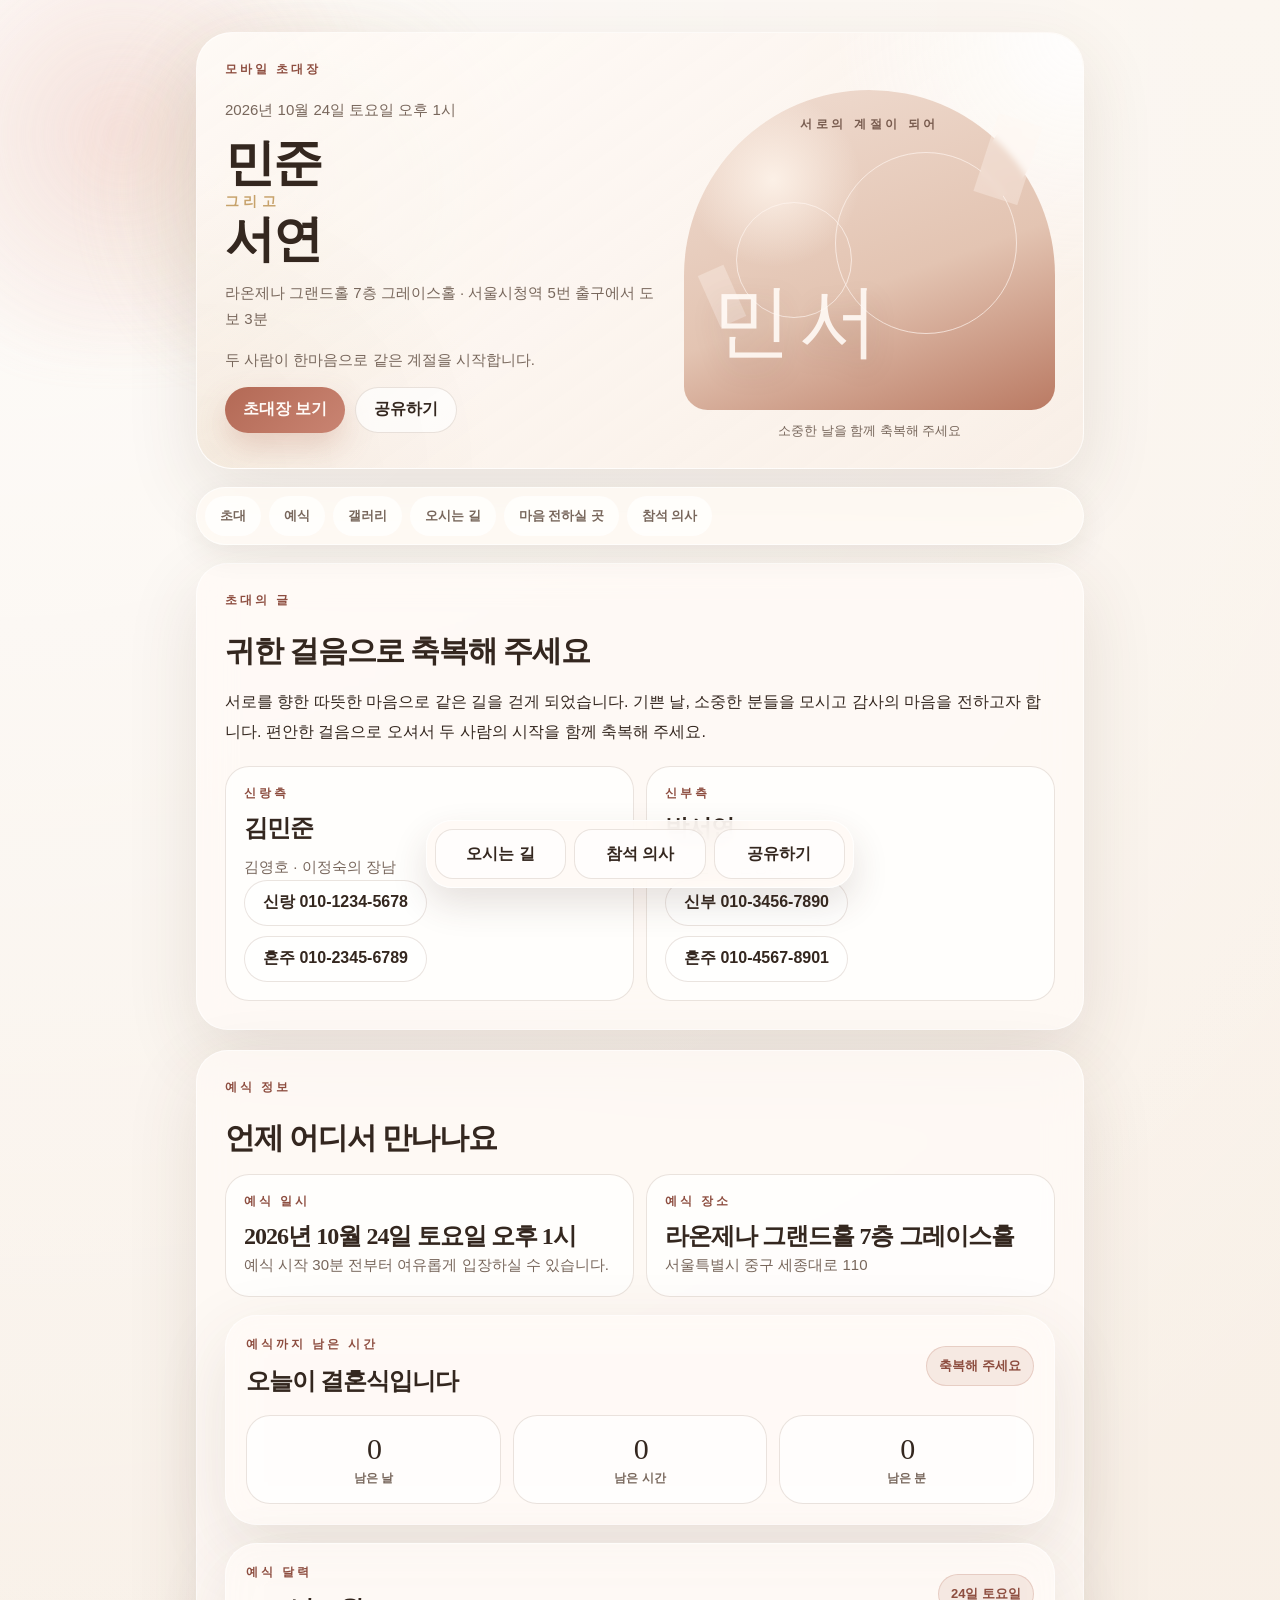
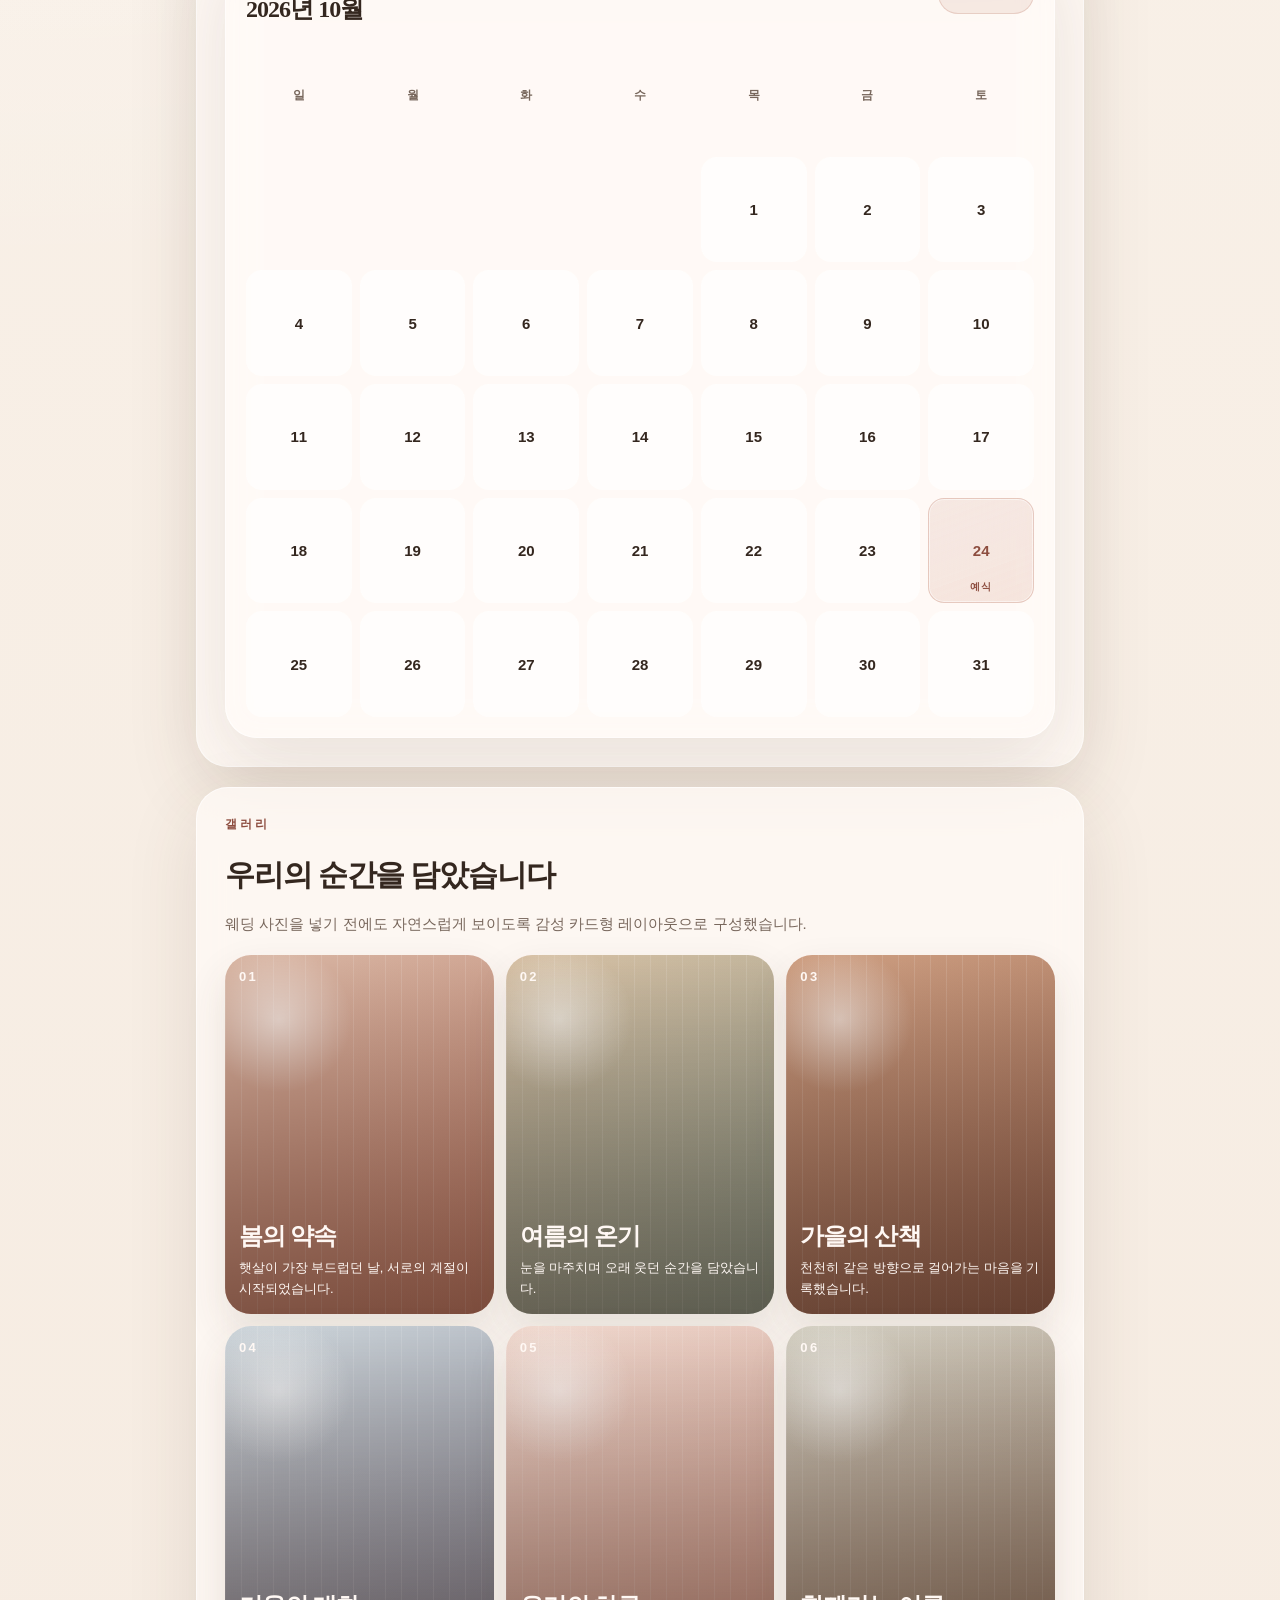
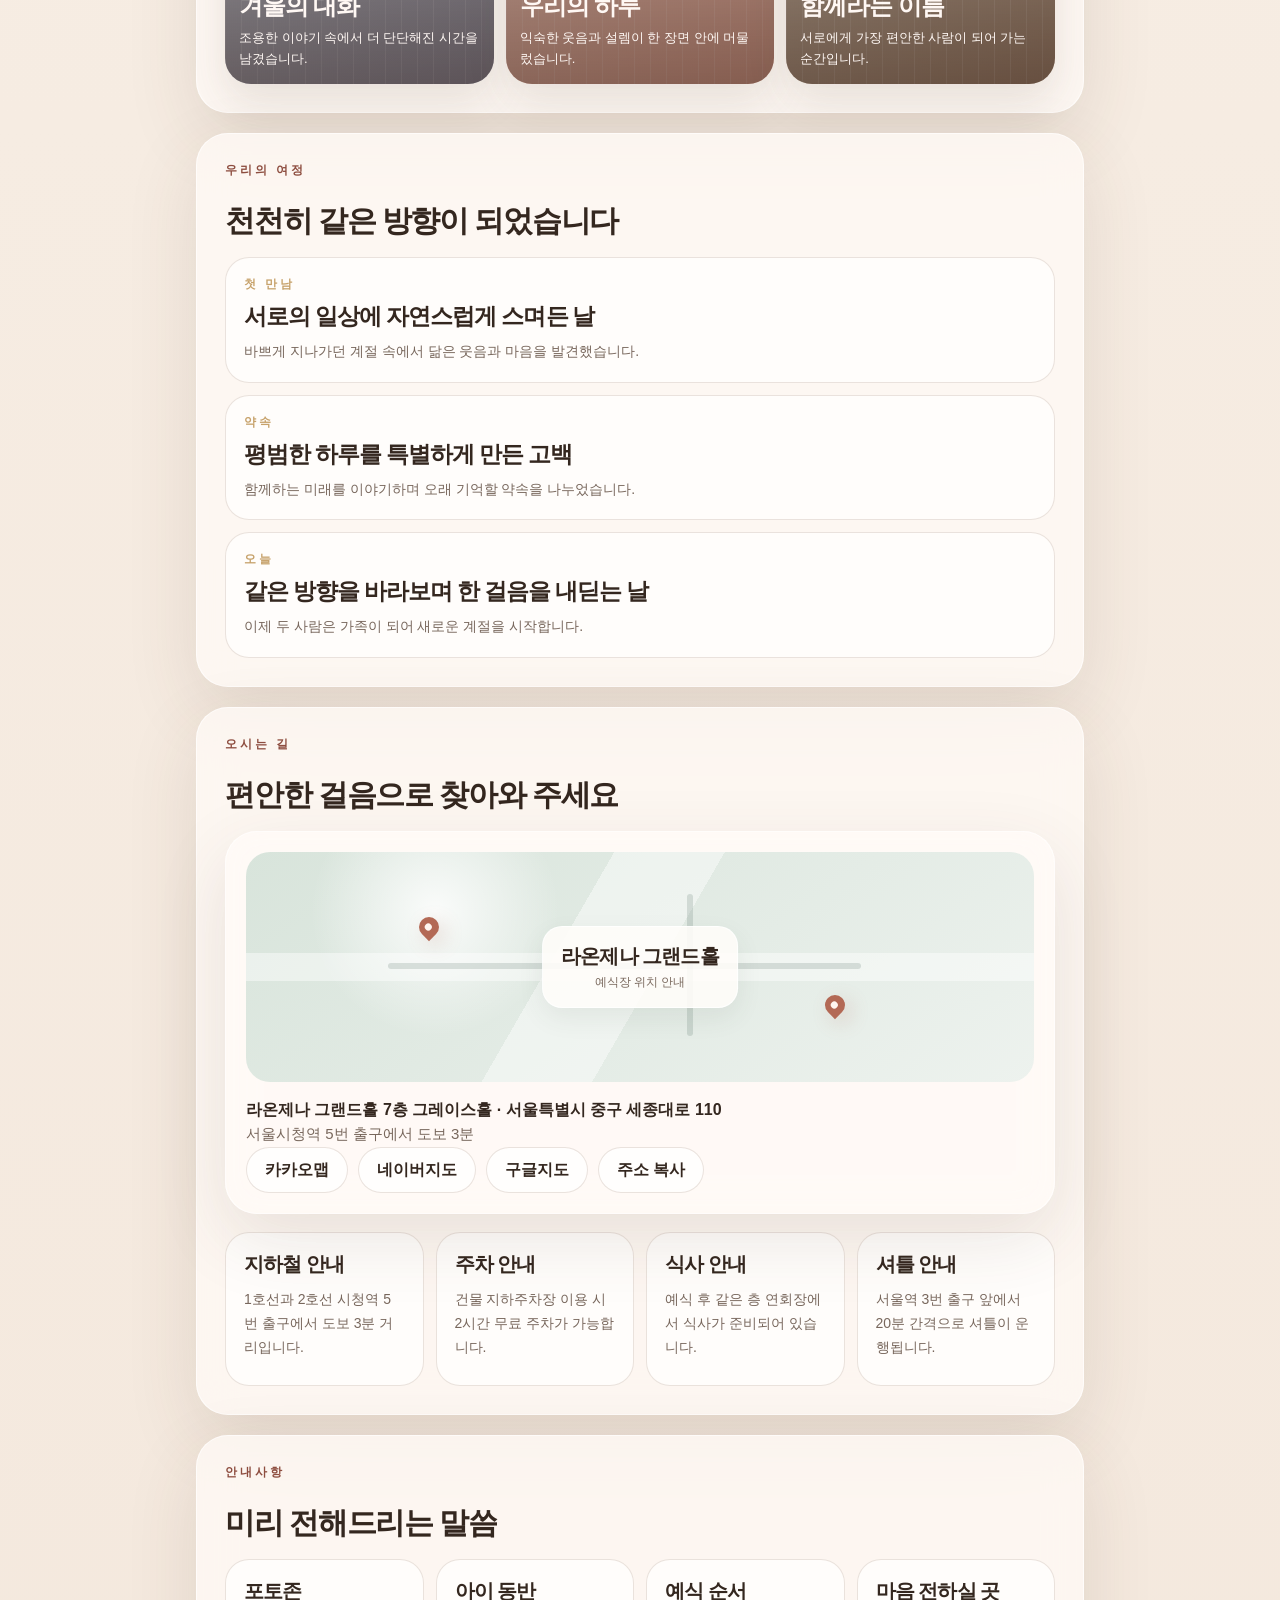
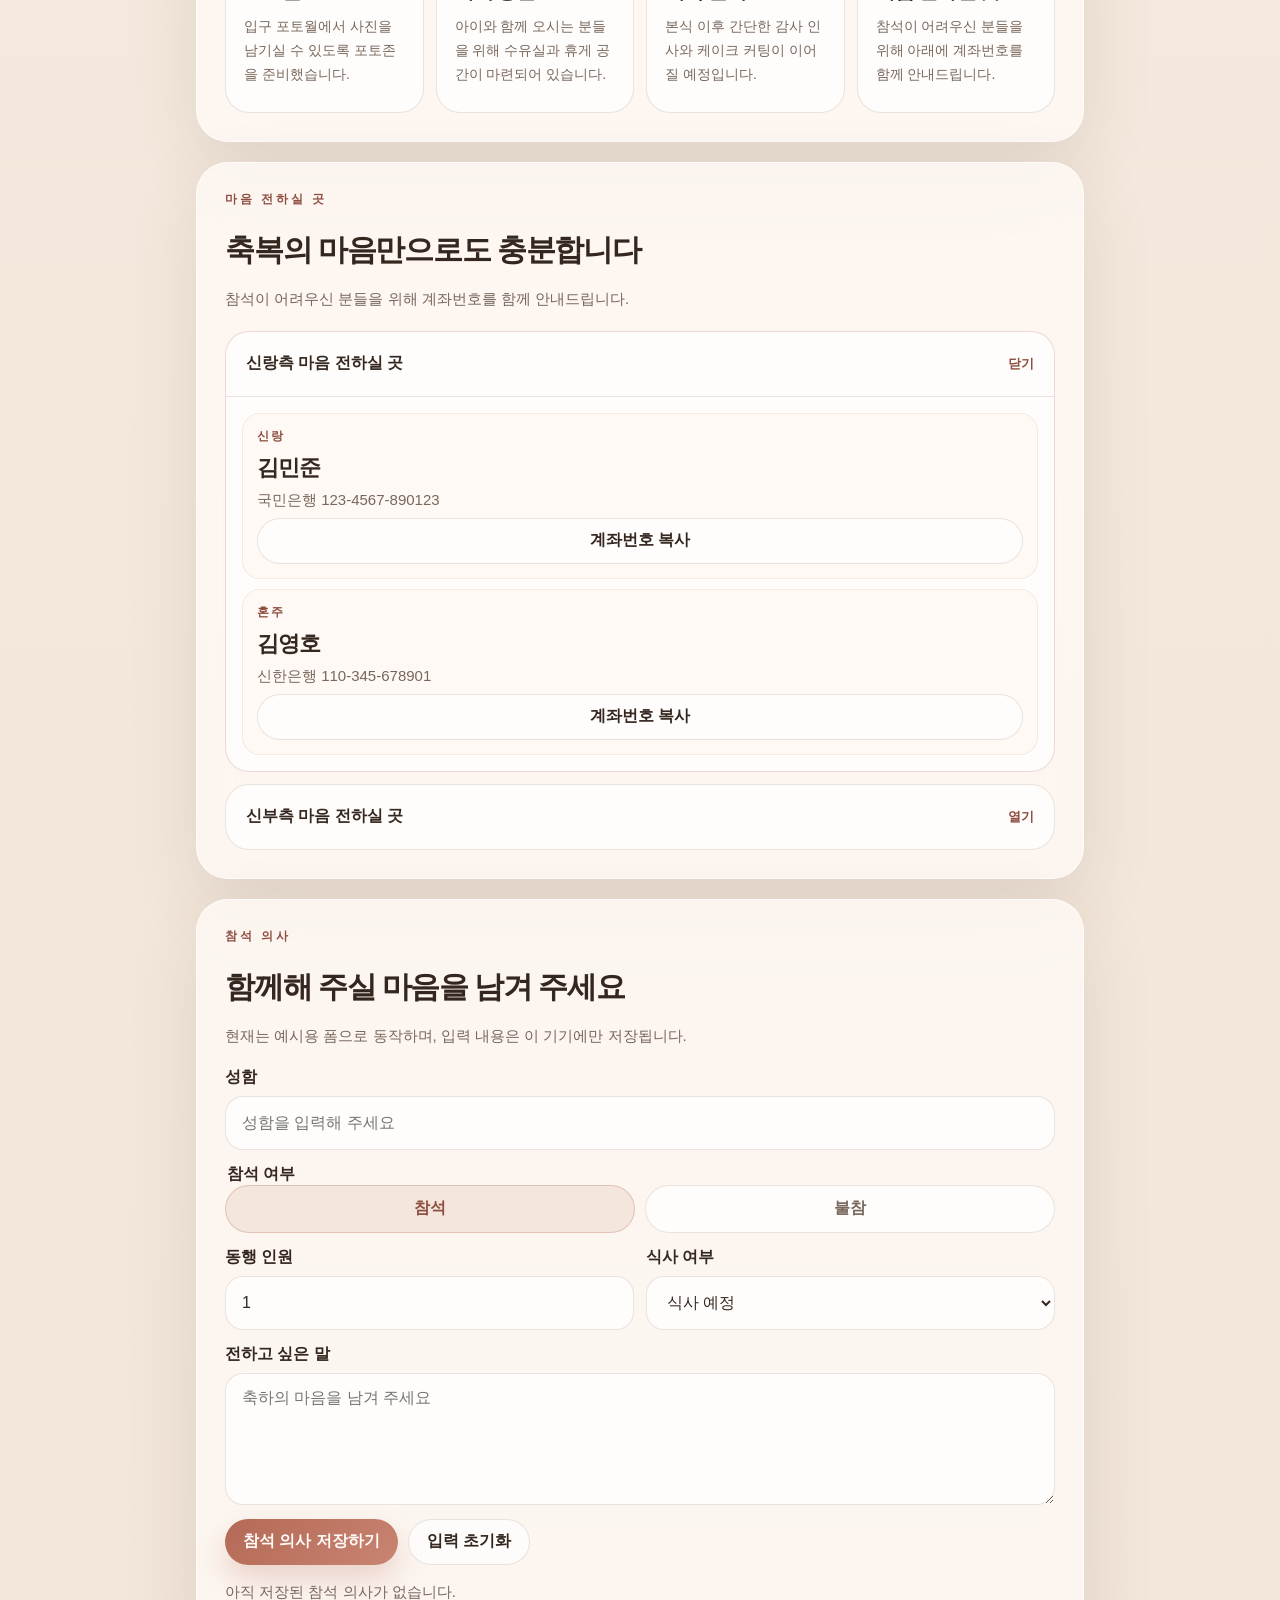
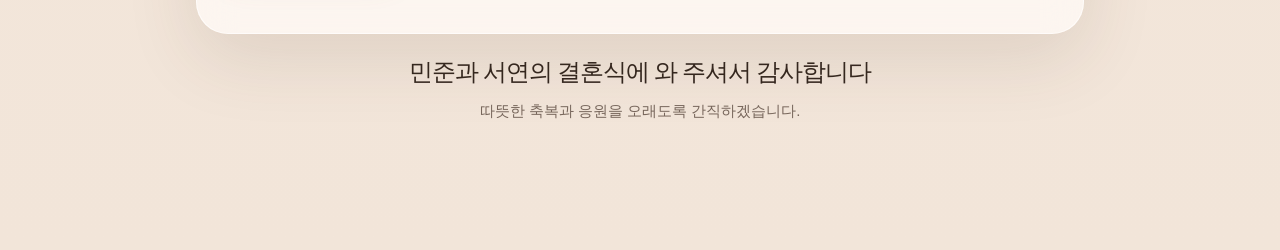
==== index.html @ 0a8babf7 "Initial wedding invitation site" ====
<!doctype html>
<html lang="ko">
  <head>
    <meta charset="utf-8" />
    <meta
      name="viewport"
      content="width=device-width, initial-scale=1, viewport-fit=cover"
    />
    <title>민준과 서연의 모바일 청첩장</title>
    <meta
      name="description"
      content="소중한 분들을 민준과 서연의 결혼식에 초대합니다."
    />
    <meta name="theme-color" content="#f4e9df" />
    <meta name="apple-mobile-web-app-capable" content="yes" />
    <meta name="apple-mobile-web-app-status-bar-style" content="default" />
    <meta name="apple-mobile-web-app-title" content="모바일 청첩장" />
    <link rel="manifest" href="manifest.webmanifest" />
    <link rel="icon" href="assets/icon.svg" type="image/svg+xml" />
    <link rel="apple-touch-icon" href="assets/icon.svg" />
    <link rel="stylesheet" href="styles.css" />
    <script defer src="app.js"></script>
  </head>
  <body>
    <div class="background-bloom bloom-a" aria-hidden="true"></div>
    <div class="background-bloom bloom-b" aria-hidden="true"></div>
    <div class="background-grain" aria-hidden="true"></div>

    <div class="shell">
      <header class="hero" id="top">
        <div class="hero-card">
          <p class="hero-kicker">모바일 초대장</p>
          <div class="hero-layout">
            <div class="hero-copy">
              <p class="hero-date" id="heroDate"></p>
              <h1 class="hero-title">
                <span id="groomName"></span>
                <span class="hero-connector">그리고</span>
                <span id="brideName"></span>
              </h1>
              <p class="hero-venue" id="heroVenue"></p>
              <p class="hero-message">
                두 사람이 한마음으로 같은 계절을 시작합니다.
              </p>
              <div class="hero-actions">
                <a class="primary-button" href="#intro">초대장 보기</a>
                <button class="secondary-button" id="shareButton" type="button">
                  공유하기
                </button>
              </div>
            </div>

            <figure class="hero-art" aria-hidden="true">
              <div class="hero-arch">
                <p class="hero-art-label">서로의 계절이 되어</p>
                <div class="hero-ring hero-ring-a"></div>
                <div class="hero-ring hero-ring-b"></div>
                <div class="hero-petal hero-petal-a"></div>
                <div class="hero-petal hero-petal-b"></div>
                <div class="hero-monogram" id="heroMonogram"></div>
              </div>
              <figcaption>소중한 날을 함께 축복해 주세요</figcaption>
            </figure>
          </div>
        </div>

        <nav class="quick-nav" aria-label="바로가기">
          <a href="#intro">초대</a>
          <a href="#schedule">예식</a>
          <a href="#gallery">갤러리</a>
          <a href="#location">오시는 길</a>
          <a href="#accounts">마음 전하실 곳</a>
          <a href="#rsvp">참석 의사</a>
        </nav>
      </header>

      <main>
        <section class="section-card" id="intro">
          <p class="section-tag">초대의 글</p>
          <h2 class="section-title">귀한 걸음으로 축복해 주세요</h2>
          <p class="lead" id="invitationMessage"></p>

          <div class="family-grid">
            <article class="family-card">
              <p class="family-role">신랑측</p>
              <h3 class="family-name" id="groomFullName"></h3>
              <p class="family-parents" id="groomParents"></p>
              <div class="contact-row">
                <a class="line-button" id="groomPhoneLink" href="#">신랑에게 연락하기</a>
                <a class="line-button" id="groomParentPhoneLink" href="#">혼주에게 연락하기</a>
              </div>
            </article>

            <article class="family-card">
              <p class="family-role">신부측</p>
              <h3 class="family-name" id="brideFullName"></h3>
              <p class="family-parents" id="brideParents"></p>
              <div class="contact-row">
                <a class="line-button" id="bridePhoneLink" href="#">신부에게 연락하기</a>
                <a class="line-button" id="brideParentPhoneLink" href="#">혼주에게 연락하기</a>
              </div>
            </article>
          </div>
        </section>

        <section class="section-card" id="schedule">
          <p class="section-tag">예식 정보</p>
          <h2 class="section-title">언제 어디서 만나나요</h2>

          <div class="info-stack">
            <article class="info-card">
              <p class="info-label">예식 일시</p>
              <strong class="info-value" id="ceremonySummary"></strong>
              <p class="info-description" id="ceremonyDescription"></p>
            </article>

            <article class="info-card">
              <p class="info-label">예식 장소</p>
              <strong class="info-value" id="venueName"></strong>
              <p class="info-description" id="venueAddress"></p>
            </article>
          </div>

          <article class="countdown-card">
            <div class="countdown-head">
              <div>
                <p class="info-label">예식까지 남은 시간</p>
                <strong class="countdown-title" id="countdownTitle"></strong>
              </div>
              <span class="countdown-badge" id="countdownBadge"></span>
            </div>
            <div class="countdown-grid">
              <div class="countdown-item">
                <span class="count-value" id="countDays">0</span>
                <span class="count-label">남은 날</span>
              </div>
              <div class="countdown-item">
                <span class="count-value" id="countHours">0</span>
                <span class="count-label">남은 시간</span>
              </div>
              <div class="countdown-item">
                <span class="count-value" id="countMinutes">0</span>
                <span class="count-label">남은 분</span>
              </div>
            </div>
          </article>

          <article class="calendar-card">
            <div class="calendar-head">
              <div>
                <p class="info-label">예식 달력</p>
                <strong class="calendar-title" id="calendarTitle"></strong>
              </div>
              <span class="calendar-badge" id="calendarBadge"></span>
            </div>
            <div class="calendar-weekdays" aria-hidden="true">
              <span>일</span>
              <span>월</span>
              <span>화</span>
              <span>수</span>
              <span>목</span>
              <span>금</span>
              <span>토</span>
            </div>
            <div class="calendar-grid" id="calendarGrid"></div>
          </article>
        </section>

        <section class="section-card" id="gallery">
          <p class="section-tag">갤러리</p>
          <h2 class="section-title">우리의 순간을 담았습니다</h2>
          <p class="section-note">
            웨딩 사진을 넣기 전에도 자연스럽게 보이도록 감성 카드형 레이아웃으로 구성했습니다.
          </p>
          <div class="gallery-grid" id="galleryGrid"></div>
        </section>

        <section class="section-card" id="story">
          <p class="section-tag">우리의 여정</p>
          <h2 class="section-title">천천히 같은 방향이 되었습니다</h2>
          <div class="timeline-list" id="timelineList"></div>
        </section>

        <section class="section-card" id="location">
          <p class="section-tag">오시는 길</p>
          <h2 class="section-title">편안한 걸음으로 찾아와 주세요</h2>

          <article class="map-card">
            <div class="map-art" aria-hidden="true">
              <span class="map-pin pin-a"></span>
              <span class="map-pin pin-b"></span>
              <span class="map-line map-line-a"></span>
              <span class="map-line map-line-b"></span>
              <div class="map-center">
                <strong id="mapVenueName"></strong>
                <span>예식장 위치 안내</span>
              </div>
            </div>

            <div class="map-copy">
              <strong id="locationAddress"></strong>
              <p id="locationDetail"></p>
              <div class="route-buttons">
                <a class="line-button" id="kakaoMapLink" href="#" rel="noreferrer noopener" target="_blank">카카오맵</a>
                <a class="line-button" id="naverMapLink" href="#" rel="noreferrer noopener" target="_blank">네이버지도</a>
                <a class="line-button" id="googleMapLink" href="#" rel="noreferrer noopener" target="_blank">구글지도</a>
                <button class="line-button" id="copyAddressButton" type="button">주소 복사</button>
              </div>
            </div>
          </article>

          <div class="notice-grid" id="transportList"></div>
        </section>

        <section class="section-card" id="notice">
          <p class="section-tag">안내사항</p>
          <h2 class="section-title">미리 전해드리는 말씀</h2>
          <div class="notice-grid" id="noticeList"></div>
        </section>

        <section class="section-card" id="accounts">
          <p class="section-tag">마음 전하실 곳</p>
          <h2 class="section-title">축복의 마음만으로도 충분합니다</h2>
          <p class="section-note">
            참석이 어려우신 분들을 위해 계좌번호를 함께 안내드립니다.
          </p>
          <div class="account-list" id="accountList"></div>
        </section>

        <section class="section-card" id="rsvp">
          <p class="section-tag">참석 의사</p>
          <h2 class="section-title">함께해 주실 마음을 남겨 주세요</h2>
          <p class="section-note">
            현재는 예시용 폼으로 동작하며, 입력 내용은 이 기기에만 저장됩니다.
          </p>

          <form class="rsvp-form" id="rsvpForm">
            <label class="field">
              <span>성함</span>
              <input id="guestName" name="guestName" type="text" placeholder="성함을 입력해 주세요" required />
            </label>

            <fieldset class="field">
              <legend>참석 여부</legend>
              <div class="radio-group">
                <label class="radio-pill">
                  <input type="radio" name="attendance" value="참석" checked />
                  <span>참석</span>
                </label>
                <label class="radio-pill">
                  <input type="radio" name="attendance" value="불참" />
                  <span>불참</span>
                </label>
              </div>
            </fieldset>

            <div class="field-row">
              <label class="field">
                <span>동행 인원</span>
                <input name="companions" type="number" min="0" max="9" value="1" />
              </label>

              <label class="field">
                <span>식사 여부</span>
                <select name="meal">
                  <option value="식사 예정">식사 예정</option>
                  <option value="식사 안 함">식사 안 함</option>
                </select>
              </label>
            </div>

            <label class="field">
              <span>전하고 싶은 말</span>
              <textarea
                name="message"
                rows="4"
                placeholder="축하의 마음을 남겨 주세요"
              ></textarea>
            </label>

            <div class="form-actions">
              <button class="primary-button" type="submit">참석 의사 저장하기</button>
              <button class="secondary-button" id="resetRsvpButton" type="button">입력 초기화</button>
            </div>

            <p class="save-note" id="saveNote">아직 저장된 참석 의사가 없습니다.</p>
          </form>
        </section>
      </main>

      <footer class="footer">
        <p class="footer-title">민준과 서연의 결혼식에 와 주셔서 감사합니다</p>
        <p class="footer-copy">
          따뜻한 축복과 응원을 오래도록 간직하겠습니다.
        </p>
      </footer>
    </div>

    <div class="bottom-bar" aria-label="빠른 실행">
      <a class="bottom-action" href="#location">오시는 길</a>
      <a class="bottom-action" href="#rsvp">참석 의사</a>
      <button class="bottom-action" id="bottomShareButton" type="button">공유하기</button>
    </div>

    <div class="modal" id="lightbox" hidden>
      <div class="modal-backdrop" id="lightboxBackdrop"></div>
      <section class="modal-panel" aria-labelledby="lightboxTitle" aria-modal="true" role="dialog">
        <button class="modal-close" id="lightboxClose" type="button">닫기</button>
        <div class="modal-art" id="lightboxArt" aria-hidden="true"></div>
        <p class="modal-index" id="lightboxIndex"></p>
        <h2 class="modal-title" id="lightboxTitle"></h2>
        <p class="modal-caption" id="lightboxCaption"></p>
      </section>
    </div>

    <div class="toast" id="toast" aria-live="polite" aria-atomic="true"></div>

    <noscript>
      <div class="noscript-banner">
        원활한 이용을 위해 브라우저의 자바스크립트를 켜 주세요.
      </div>
    </noscript>
  </body>
</html>
---- styles.css ----
:root {
  --bg: #f6eee6;
  --bg-strong: #efe0d1;
  --panel: rgba(255, 250, 246, 0.78);
  --panel-solid: #fff8f2;
  --line: rgba(124, 91, 67, 0.16);
  --line-strong: rgba(124, 91, 67, 0.3);
  --text: #34271f;
  --muted: #78675c;
  --accent: #b36955;
  --accent-strong: #8d4d3f;
  --accent-soft: #e9c7bb;
  --gold: #c7a26b;
  --green: #5c7568;
  --shadow: 0 24px 72px rgba(82, 60, 45, 0.12);
  --radius-xl: 32px;
  --radius-lg: 24px;
  --radius-md: 18px;
  --font-title: "AppleMyungjo", "Nanum Myeongjo", "Noto Serif KR", serif;
  --font-body: "Pretendard Variable", "Apple SD Gothic Neo", "Malgun Gothic", sans-serif;
}

* {
  box-sizing: border-box;
}

html {
  scroll-behavior: smooth;
}

body {
  margin: 0;
  min-height: 100vh;
  background:
    radial-gradient(circle at top left, rgba(255, 255, 255, 0.74), transparent 28%),
    linear-gradient(180deg, #faf3eb 0%, #f2e5d9 100%);
  color: var(--text);
  font-family: var(--font-body);
  -webkit-font-smoothing: antialiased;
  -webkit-tap-highlight-color: transparent;
  text-rendering: optimizeLegibility;
}

body.is-modal-open {
  overflow: hidden;
}

a,
button,
input,
select,
textarea {
  font: inherit;
}

button {
  cursor: pointer;
}

a {
  color: inherit;
  text-decoration: none;
}

img {
  display: block;
  max-width: 100%;
}

.background-bloom,
.background-grain {
  inset: 0;
  pointer-events: none;
  position: fixed;
}

.background-bloom {
  filter: blur(22px);
  opacity: 0.8;
}

.bloom-a {
  background: radial-gradient(circle, rgba(235, 190, 179, 0.55), transparent 60%);
  left: -18vw;
  top: -10vh;
  width: 55vw;
  height: 50vh;
}

.bloom-b {
  background: radial-gradient(circle, rgba(220, 203, 166, 0.4), transparent 62%);
  bottom: -10vh;
  right: -10vw;
  width: 48vw;
  height: 42vh;
}

.background-grain {
  background-image:
    linear-gradient(rgba(255, 255, 255, 0.35) 1px, transparent 1px),
    linear-gradient(90deg, rgba(255, 255, 255, 0.35) 1px, transparent 1px);
  background-size: 22px 22px;
  mask-image: linear-gradient(180deg, rgba(0, 0, 0, 0.5), transparent 88%);
  opacity: 0.16;
}

.shell {
  margin: 0 auto;
  max-width: 460px;
  padding:
    calc(16px + env(safe-area-inset-top, 0px))
    max(16px, env(safe-area-inset-right, 0px))
    calc(116px + env(safe-area-inset-bottom, 0px))
    max(16px, env(safe-area-inset-left, 0px));
  position: relative;
}

.hero {
  display: grid;
  gap: 18px;
}

.hero-card {
  background:
    linear-gradient(145deg, rgba(255, 251, 247, 0.84), rgba(247, 235, 225, 0.7)),
    rgba(255, 255, 255, 0.3);
  border: 1px solid rgba(255, 255, 255, 0.6);
  border-radius: 36px;
  box-shadow: var(--shadow);
  overflow: hidden;
  padding: 22px;
  position: relative;
}

.hero-card::before {
  background:
    radial-gradient(circle at top right, rgba(255, 255, 255, 0.9), transparent 25%),
    radial-gradient(circle at bottom left, rgba(203, 169, 125, 0.16), transparent 30%);
  content: "";
  inset: 0;
  position: absolute;
}

.hero-card > * {
  position: relative;
}

.hero-kicker,
.section-tag,
.info-label,
.modal-index,
.family-role {
  color: var(--accent-strong);
  font-size: 12px;
  font-weight: 700;
  letter-spacing: 0.24em;
  margin: 0 0 12px;
  text-transform: uppercase;
}

.hero-layout {
  display: grid;
  gap: 20px;
}

.hero-copy {
  display: grid;
  gap: 14px;
}

.hero-date,
.hero-venue,
.hero-message,
.section-note,
.info-description,
.save-note,
.footer-copy,
.modal-caption,
.family-parents,
.map-copy p {
  color: var(--muted);
  font-size: 15px;
  line-height: 1.75;
  margin: 0;
}

.hero-title,
.section-title,
.countdown-title,
.calendar-title,
.footer-title,
.modal-title,
.family-name,
.info-value {
  font-family: var(--font-title);
}

.hero-title {
  display: grid;
  font-size: clamp(34px, 11vw, 50px);
  gap: 4px;
  letter-spacing: -0.04em;
  line-height: 1.06;
  margin: 0;
}

.hero-connector {
  color: var(--gold);
  font-family: var(--font-body);
  font-size: 14px;
  letter-spacing: 0.32em;
  text-transform: uppercase;
}

.hero-actions,
.form-actions,
.route-buttons,
.contact-row {
  display: flex;
  flex-wrap: wrap;
  gap: 10px;
}

.primary-button,
.secondary-button,
.line-button,
.bottom-action,
.gallery-card,
.radio-pill span,
.modal-close {
  transition:
    transform 180ms ease,
    box-shadow 180ms ease,
    background-color 180ms ease,
    border-color 180ms ease,
    color 180ms ease;
}

.primary-button,
.secondary-button,
.line-button {
  align-items: center;
  border-radius: 999px;
  display: inline-flex;
  justify-content: center;
  min-height: 46px;
  padding: 0 18px;
}

.primary-button {
  background: linear-gradient(135deg, var(--accent) 0%, #c98472 100%);
  border: 0;
  box-shadow: 0 14px 30px rgba(179, 105, 85, 0.25);
  color: #fffaf7;
  font-weight: 700;
}

.secondary-button,
.line-button {
  background: rgba(255, 255, 255, 0.66);
  border: 1px solid var(--line);
  color: var(--text);
  font-weight: 600;
}

.primary-button:hover,
.secondary-button:hover,
.line-button:hover,
.bottom-action:hover,
.gallery-card:hover,
.modal-close:hover {
  transform: translateY(-1px);
}

.hero-art {
  display: grid;
  gap: 12px;
  margin: 0;
}

.hero-arch {
  background:
    radial-gradient(circle at 24% 28%, rgba(255, 245, 236, 0.86), transparent 24%),
    linear-gradient(160deg, #f0ddd2 0%, #e3c4b2 58%, #ba7a63 100%);
  border-radius: 220px 220px 28px 28px;
  min-height: 320px;
  overflow: hidden;
  position: relative;
}

.hero-art-label {
  color: rgba(75, 45, 32, 0.72);
  font-size: 12px;
  font-weight: 700;
  left: 0;
  letter-spacing: 0.3em;
  margin: 0;
  position: absolute;
  text-align: center;
  top: 26px;
  width: 100%;
}

.hero-monogram {
  bottom: 34px;
  color: rgba(255, 249, 245, 0.9);
  font-family: var(--font-title);
  font-size: clamp(58px, 16vw, 80px);
  left: 28px;
  letter-spacing: -0.08em;
  position: absolute;
  text-shadow: 0 10px 30px rgba(91, 56, 46, 0.18);
}

.hero-ring,
.hero-petal {
  position: absolute;
}

.hero-ring {
  border: 1px solid rgba(255, 246, 240, 0.7);
  border-radius: 999px;
}

.hero-ring-a {
  height: 182px;
  right: 38px;
  top: 62px;
  width: 182px;
}

.hero-ring-b {
  height: 116px;
  left: 52px;
  top: 112px;
  width: 116px;
}

.hero-petal {
  backdrop-filter: blur(3px);
  background: rgba(255, 246, 240, 0.34);
  border: 1px solid rgba(255, 247, 244, 0.3);
}

.hero-petal-a {
  border-radius: 60% 40% 60% 40%;
  height: 82px;
  right: 24px;
  top: 28px;
  transform: rotate(18deg);
  width: 46px;
}

.hero-petal-b {
  border-radius: 46% 54% 46% 54%;
  bottom: 86px;
  height: 56px;
  left: 24px;
  transform: rotate(-24deg);
  width: 28px;
}

.hero-art figcaption {
  color: var(--muted);
  font-size: 13px;
  text-align: center;
}

.quick-nav {
  backdrop-filter: blur(10px);
  background: rgba(255, 250, 245, 0.82);
  border: 1px solid rgba(255, 255, 255, 0.6);
  border-radius: 999px;
  box-shadow: 0 10px 30px rgba(68, 45, 31, 0.08);
  display: flex;
  gap: 8px;
  overflow-x: auto;
  padding: 8px;
  scroll-snap-type: x proximity;
  position: sticky;
  top: 12px;
  z-index: 10;
}

.quick-nav::-webkit-scrollbar {
  display: none;
}

.quick-nav a {
  background: rgba(255, 255, 255, 0.72);
  border: 1px solid transparent;
  border-radius: 999px;
  color: var(--muted);
  flex: 0 0 auto;
  font-size: 13px;
  font-weight: 700;
  min-height: 40px;
  padding: 10px 14px;
  scroll-snap-align: start;
}

.quick-nav a:hover,
.quick-nav a:focus-visible {
  border-color: var(--accent-soft);
  color: var(--accent-strong);
}

main {
  display: grid;
  gap: 18px;
  margin-top: 18px;
}

.section-card,
.countdown-card,
.calendar-card,
.map-card {
  background: var(--panel);
  backdrop-filter: blur(18px);
  border: 1px solid rgba(255, 255, 255, 0.66);
  border-radius: var(--radius-xl);
  box-shadow: var(--shadow);
}

.section-card {
  display: grid;
  gap: 18px;
  padding: 24px;
}

.section-title {
  font-size: 30px;
  letter-spacing: -0.04em;
  line-height: 1.2;
  margin: -6px 0 0;
}

.lead {
  font-size: 16px;
  line-height: 1.9;
  margin: 0;
}

.family-grid,
.info-stack,
.notice-grid,
.field-row {
  display: grid;
  gap: 12px;
}

.family-card,
.info-card,
.notice-card,
.timeline-item {
  background: rgba(255, 255, 255, 0.68);
  border: 1px solid var(--line);
  border-radius: var(--radius-lg);
  padding: 18px;
}

.family-name,
.info-value {
  font-size: 24px;
  letter-spacing: -0.04em;
  line-height: 1.24;
  margin: 0 0 10px;
}

.countdown-card,
.calendar-card,
.map-card {
  padding: 20px;
}

.countdown-head,
.calendar-head {
  align-items: center;
  display: flex;
  gap: 14px;
  justify-content: space-between;
}

.countdown-title,
.calendar-title {
  display: block;
  font-size: 24px;
  letter-spacing: -0.04em;
  margin-top: 4px;
}

.countdown-badge,
.calendar-badge {
  background: rgba(179, 105, 85, 0.12);
  border: 1px solid rgba(179, 105, 85, 0.22);
  border-radius: 999px;
  color: var(--accent-strong);
  flex: 0 0 auto;
  font-size: 13px;
  font-weight: 700;
  padding: 10px 12px;
}

.countdown-grid {
  display: grid;
  gap: 12px;
  grid-template-columns: repeat(3, minmax(0, 1fr));
  margin-top: 18px;
}

.countdown-item {
  background: rgba(255, 255, 255, 0.68);
  border: 1px solid var(--line);
  border-radius: var(--radius-lg);
  display: grid;
  gap: 4px;
  padding: 16px 12px;
  text-align: center;
}

.count-value {
  font-family: var(--font-title);
  font-size: 30px;
  letter-spacing: -0.08em;
}

.count-label {
  color: var(--muted);
  font-size: 12px;
  font-weight: 700;
}

.calendar-weekdays,
.calendar-grid {
  display: grid;
  gap: 8px;
  grid-template-columns: repeat(7, minmax(0, 1fr));
}

.calendar-weekdays {
  margin-top: 18px;
}

.calendar-weekdays span,
.calendar-cell {
  align-items: center;
  aspect-ratio: 1 / 1;
  display: grid;
  justify-items: center;
}

.calendar-weekdays span {
  color: var(--muted);
  font-size: 12px;
  font-weight: 700;
}

.calendar-grid {
  margin-top: 8px;
}

.calendar-cell {
  background: rgba(255, 255, 255, 0.64);
  border: 1px solid transparent;
  border-radius: 16px;
  color: var(--text);
  position: relative;
}

.calendar-cell.is-empty {
  background: transparent;
}

.calendar-cell.is-event {
  background: linear-gradient(160deg, rgba(179, 105, 85, 0.12), rgba(233, 199, 187, 0.42));
  border-color: rgba(179, 105, 85, 0.24);
  box-shadow: inset 0 0 0 1px rgba(255, 255, 255, 0.5);
  color: var(--accent-strong);
}

.calendar-date {
  font-size: 15px;
  font-weight: 700;
}

.calendar-note {
  bottom: 8px;
  font-size: 10px;
  font-weight: 700;
  left: 50%;
  letter-spacing: 0.12em;
  position: absolute;
  transform: translateX(-50%);
}

.gallery-grid {
  display: grid;
  gap: 12px;
  grid-template-columns: repeat(2, minmax(0, 1fr));
}

.gallery-card {
  aspect-ratio: 3 / 4;
  background:
    radial-gradient(circle at 20% 18%, rgba(255, 255, 255, 0.55), transparent 20%),
    linear-gradient(160deg, var(--tone-a), var(--tone-b));
  border: 0;
  border-radius: 26px;
  box-shadow: 0 18px 40px rgba(77, 54, 41, 0.12);
  color: #fff8f4;
  display: grid;
  overflow: hidden;
  padding: 14px;
  position: relative;
  text-align: left;
}

.gallery-card::after {
  background:
    linear-gradient(180deg, transparent, rgba(56, 35, 25, 0.45)),
    repeating-linear-gradient(
      90deg,
      rgba(255, 255, 255, 0.12) 0,
      rgba(255, 255, 255, 0.12) 1px,
      transparent 1px,
      transparent 16px
    );
  content: "";
  inset: 0;
  position: absolute;
}

.gallery-card > * {
  position: relative;
  z-index: 1;
}

.gallery-index {
  align-self: start;
  font-size: 13px;
  font-weight: 700;
  letter-spacing: 0.18em;
}

.gallery-copy {
  align-self: end;
  display: grid;
  gap: 6px;
}

.gallery-title {
  font-family: var(--font-title);
  font-size: 24px;
  letter-spacing: -0.04em;
}

.gallery-caption {
  font-size: 13px;
  line-height: 1.6;
}

.timeline-list {
  display: grid;
  gap: 12px;
}

.timeline-item {
  display: grid;
  gap: 8px;
}

.timeline-step {
  color: var(--gold);
  font-size: 12px;
  font-weight: 700;
  letter-spacing: 0.24em;
  text-transform: uppercase;
}

.timeline-title {
  font-family: var(--font-title);
  font-size: 23px;
  letter-spacing: -0.04em;
}

.map-card {
  display: grid;
  gap: 18px;
}

.map-art {
  background:
    radial-gradient(circle at 24% 26%, rgba(255, 255, 255, 0.86), transparent 20%),
    linear-gradient(145deg, #d8e4db 0%, #edf2ee 100%);
  border-radius: 24px;
  min-height: 230px;
  overflow: hidden;
  position: relative;
}

.map-art::before {
  background:
    linear-gradient(120deg, transparent 40%, rgba(255, 255, 255, 0.68) 40%, rgba(255, 255, 255, 0.68) 52%, transparent 52%),
    linear-gradient(0deg, transparent 44%, rgba(255, 255, 255, 0.7) 44%, rgba(255, 255, 255, 0.7) 56%, transparent 56%);
  content: "";
  inset: 0;
  opacity: 0.65;
  position: absolute;
}

.map-pin,
.map-line {
  position: absolute;
}

.map-pin {
  background: var(--accent);
  border-radius: 50% 50% 50% 0;
  box-shadow: 0 8px 20px rgba(179, 105, 85, 0.22);
  height: 20px;
  transform: rotate(-45deg);
  width: 20px;
}

.map-pin::after {
  background: #fff6f0;
  border-radius: 999px;
  content: "";
  height: 7px;
  left: 6px;
  position: absolute;
  top: 6px;
  width: 7px;
}

.pin-a {
  left: 22%;
  top: 28%;
}

.pin-b {
  right: 24%;
  top: 62%;
}

.map-line {
  background: rgba(92, 117, 104, 0.2);
  border-radius: 999px;
}

.map-line-a {
  height: 6px;
  left: 18%;
  top: 48%;
  width: 60%;
}

.map-line-b {
  height: 62%;
  left: 56%;
  top: 18%;
  width: 6px;
}

.map-center {
  align-items: center;
  background: rgba(255, 253, 250, 0.88);
  border: 1px solid rgba(255, 255, 255, 0.78);
  border-radius: 20px;
  box-shadow: 0 10px 26px rgba(65, 71, 66, 0.08);
  display: grid;
  gap: 4px;
  inset: 50% auto auto 50%;
  padding: 16px 18px;
  position: absolute;
  text-align: center;
  transform: translate(-50%, -50%);
  z-index: 1;
}

.map-center strong {
  font-family: var(--font-title);
  font-size: 20px;
  letter-spacing: -0.04em;
}

.map-center span {
  color: var(--muted);
  font-size: 12px;
}

.notice-grid {
  grid-template-columns: repeat(2, minmax(0, 1fr));
}

.notice-card {
  min-height: 154px;
}

.notice-title {
  font-family: var(--font-title);
  font-size: 20px;
  letter-spacing: -0.04em;
  margin: 0 0 10px;
}

.notice-body {
  color: var(--muted);
  font-size: 14px;
  line-height: 1.7;
  margin: 0;
}

.account-list {
  display: grid;
  gap: 12px;
}

.account-card {
  background: rgba(255, 255, 255, 0.68);
  border: 1px solid var(--line);
  border-radius: 24px;
  overflow: hidden;
}

.account-card[open] {
  border-color: rgba(179, 105, 85, 0.24);
}

.account-card summary {
  align-items: center;
  cursor: pointer;
  display: flex;
  font-weight: 700;
  justify-content: space-between;
  list-style: none;
  min-height: 64px;
  padding: 18px 20px;
}

.account-card summary::-webkit-details-marker {
  display: none;
}

.account-card summary::after {
  color: var(--accent-strong);
  content: "열기";
  font-size: 13px;
  font-weight: 700;
}

.account-card[open] summary::after {
  content: "닫기";
}

.account-body {
  border-top: 1px solid var(--line);
  display: grid;
  gap: 10px;
  padding: 16px;
}

.account-entry {
  background: rgba(255, 248, 243, 0.82);
  border: 1px solid rgba(179, 105, 85, 0.12);
  border-radius: 18px;
  display: grid;
  gap: 8px;
  padding: 14px;
}

.account-role {
  color: var(--accent-strong);
  font-size: 12px;
  font-weight: 700;
  letter-spacing: 0.2em;
}

.account-holder {
  font-family: var(--font-title);
  font-size: 22px;
  letter-spacing: -0.04em;
}

.account-number {
  color: var(--muted);
  font-size: 15px;
}

.rsvp-form {
  display: grid;
  gap: 14px;
}

.field {
  display: grid;
  gap: 8px;
}

.field span,
.field legend {
  font-weight: 700;
}

.field input,
.field textarea,
.field select {
  background: rgba(255, 255, 255, 0.74);
  border: 1px solid var(--line);
  border-radius: 18px;
  color: var(--text);
  font-size: 16px;
  min-height: 54px;
  outline: none;
  padding: 14px 16px;
  width: 100%;
}

.field textarea {
  min-height: 132px;
  resize: vertical;
}

.field input:focus,
.field textarea:focus,
.field select:focus {
  border-color: rgba(179, 105, 85, 0.36);
  box-shadow: 0 0 0 4px rgba(179, 105, 85, 0.08);
}

fieldset.field {
  border: 0;
  margin: 0;
  padding: 0;
}

.radio-group {
  display: flex;
  gap: 10px;
}

.radio-pill {
  flex: 1 1 0;
  position: relative;
}

.radio-pill input {
  inset: 0;
  opacity: 0;
  pointer-events: none;
  position: absolute;
}

.radio-pill span {
  align-items: center;
  background: rgba(255, 255, 255, 0.68);
  border: 1px solid var(--line);
  border-radius: 999px;
  color: var(--muted);
  display: flex;
  justify-content: center;
  min-height: 48px;
  padding: 0 14px;
}

.radio-pill input:checked + span {
  background: rgba(179, 105, 85, 0.12);
  border-color: rgba(179, 105, 85, 0.28);
  color: var(--accent-strong);
  font-weight: 700;
}

.save-note {
  min-height: 24px;
}

.footer {
  padding: 22px 10px 10px;
  text-align: center;
}

.footer-title {
  font-size: 24px;
  letter-spacing: -0.04em;
  margin: 0 0 10px;
}

.bottom-bar {
  backdrop-filter: blur(14px);
  background: rgba(255, 250, 245, 0.88);
  border: 1px solid rgba(255, 255, 255, 0.72);
  border-radius: 26px;
  bottom: calc(env(safe-area-inset-bottom, 0px) + 12px);
  box-shadow: 0 16px 36px rgba(76, 53, 39, 0.14);
  display: grid;
  gap: 8px;
  grid-template-columns: repeat(3, minmax(0, 1fr));
  left: 50%;
  max-width: 428px;
  padding: 8px;
  position: fixed;
  transform: translateX(-50%);
  width: calc(100% - 24px);
  z-index: 20;
}

.bottom-action {
  align-items: center;
  background: rgba(255, 255, 255, 0.7);
  border: 1px solid var(--line);
  border-radius: 18px;
  color: var(--text);
  display: inline-flex;
  font-weight: 700;
  justify-content: center;
  min-height: 50px;
  padding: 0 10px;
}

.modal {
  inset: 0;
  position: fixed;
  z-index: 40;
}

.modal-backdrop {
  background: rgba(44, 28, 22, 0.52);
  inset: 0;
  position: absolute;
}

.modal-panel {
  background: rgba(255, 249, 244, 0.94);
  border: 1px solid rgba(255, 255, 255, 0.7);
  border-radius: 32px;
  box-shadow: 0 24px 80px rgba(38, 23, 16, 0.22);
  left: 50%;
  max-width: 420px;
  padding: 18px;
  position: absolute;
  top: 50%;
  transform: translate(-50%, -50%);
  width: calc(100% - 24px);
}

.modal-close {
  background: rgba(255, 255, 255, 0.72);
  border: 1px solid var(--line);
  border-radius: 999px;
  min-height: 42px;
  min-width: 72px;
  padding: 0 14px;
}

.modal-art {
  aspect-ratio: 3 / 4;
  background:
    radial-gradient(circle at 20% 18%, rgba(255, 255, 255, 0.55), transparent 20%),
    linear-gradient(160deg, var(--tone-a), var(--tone-b));
  border-radius: 26px;
  margin-top: 14px;
}

.modal-title {
  font-size: 30px;
  letter-spacing: -0.04em;
  margin: 10px 0 10px;
}

.toast {
  background: rgba(52, 39, 31, 0.92);
  border-radius: 999px;
  bottom: calc(env(safe-area-inset-bottom, 0px) + 94px);
  color: #fff7f2;
  left: 50%;
  max-width: calc(100% - 36px);
  opacity: 0;
  padding: 12px 18px;
  pointer-events: none;
  position: fixed;
  transform: translate(-50%, 16px);
  transition:
    opacity 180ms ease,
    transform 180ms ease;
  z-index: 50;
}

.toast.is-visible {
  opacity: 1;
  transform: translate(-50%, 0);
}

.noscript-banner {
  background: #fff6ef;
  border-top: 1px solid var(--line);
  bottom: 0;
  color: var(--text);
  left: 0;
  padding: 14px 16px;
  position: fixed;
  width: 100%;
  z-index: 60;
}

@media (min-width: 680px) {
  .shell {
    max-width: 920px;
    padding-top: 32px;
  }

  .hero-card {
    padding: 28px;
  }

  .hero-layout {
    align-items: center;
    gap: 24px;
    grid-template-columns: 1.08fr 0.92fr;
  }

  main {
    gap: 20px;
  }

  .section-card {
    padding: 28px;
  }

  .family-grid,
  .info-stack,
  .field-row {
    grid-template-columns: repeat(2, minmax(0, 1fr));
  }

  .notice-grid {
    grid-template-columns: repeat(4, minmax(0, 1fr));
  }

  .gallery-grid {
    grid-template-columns: repeat(3, minmax(0, 1fr));
  }
}

@media (prefers-reduced-motion: reduce) {
  html {
    scroll-behavior: auto;
  }

  *,
  *::before,
  *::after {
    animation: none !important;
    transition: none !important;
  }
}
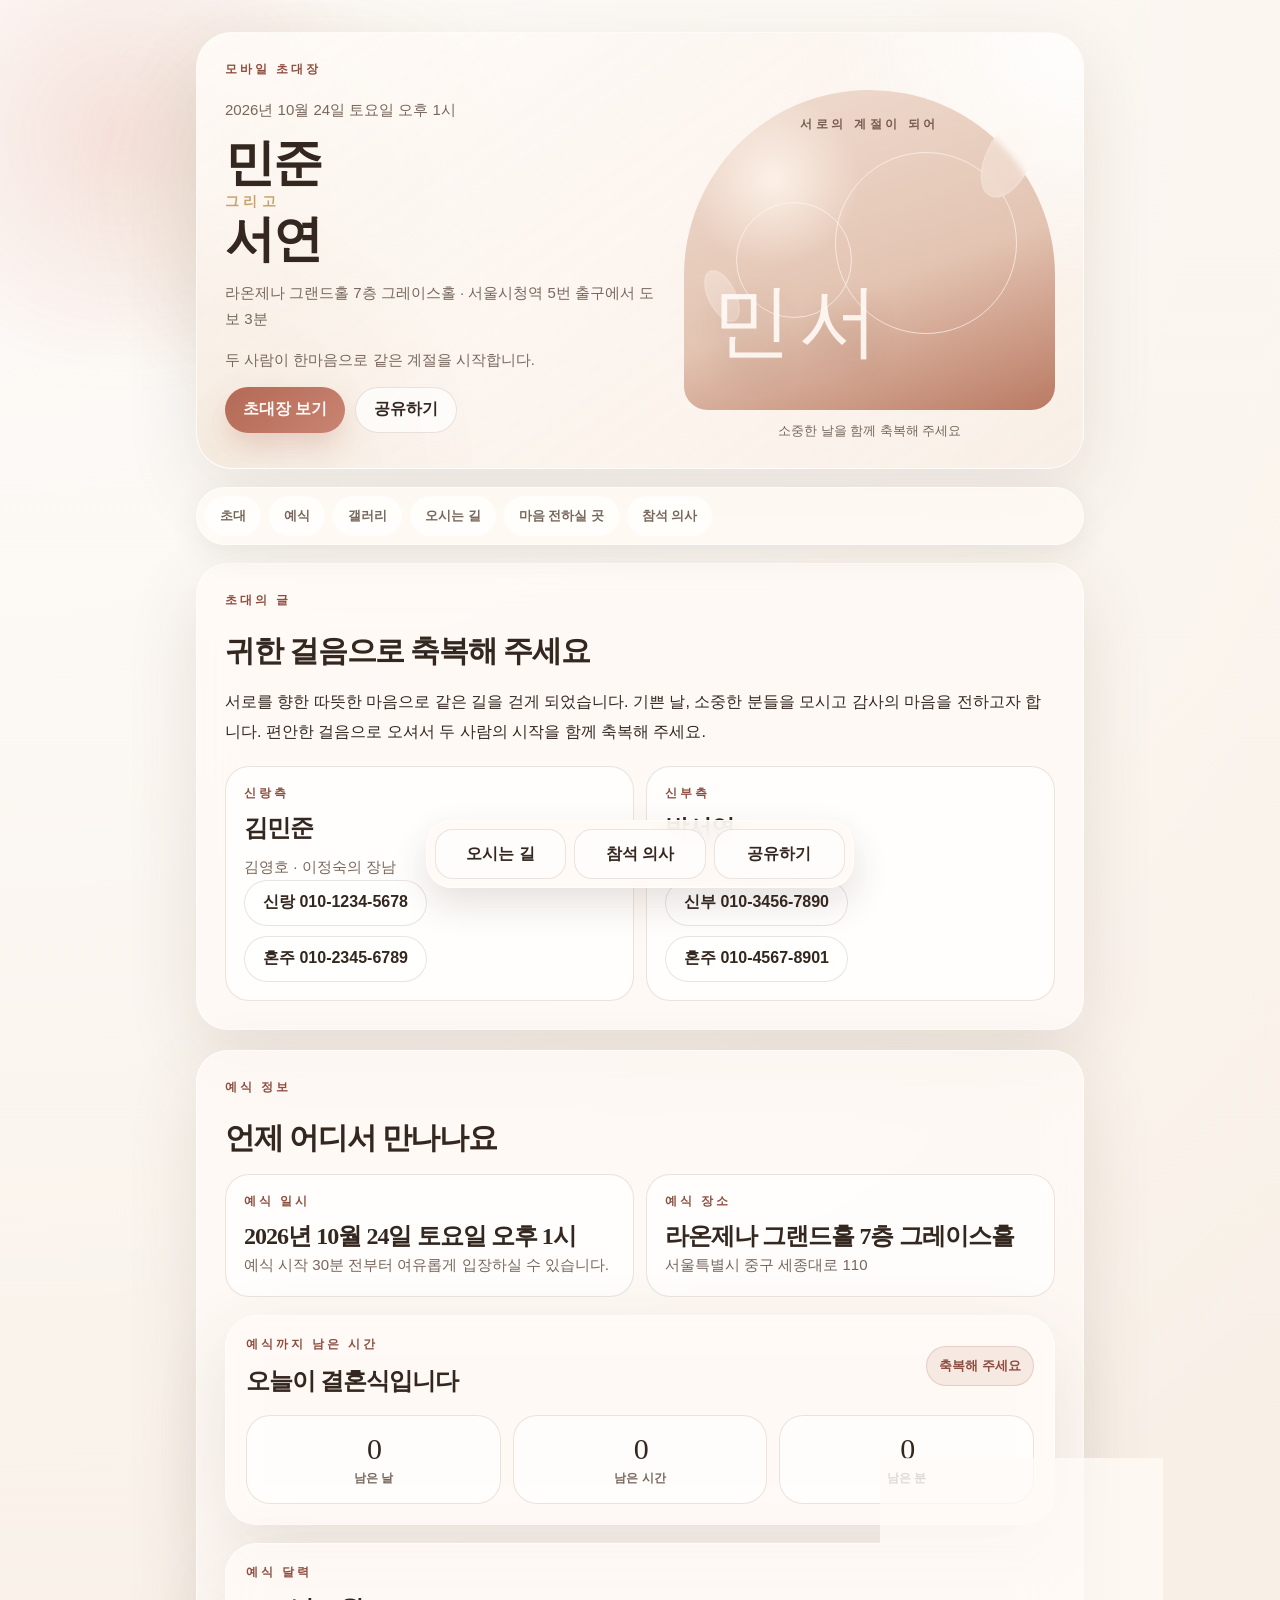
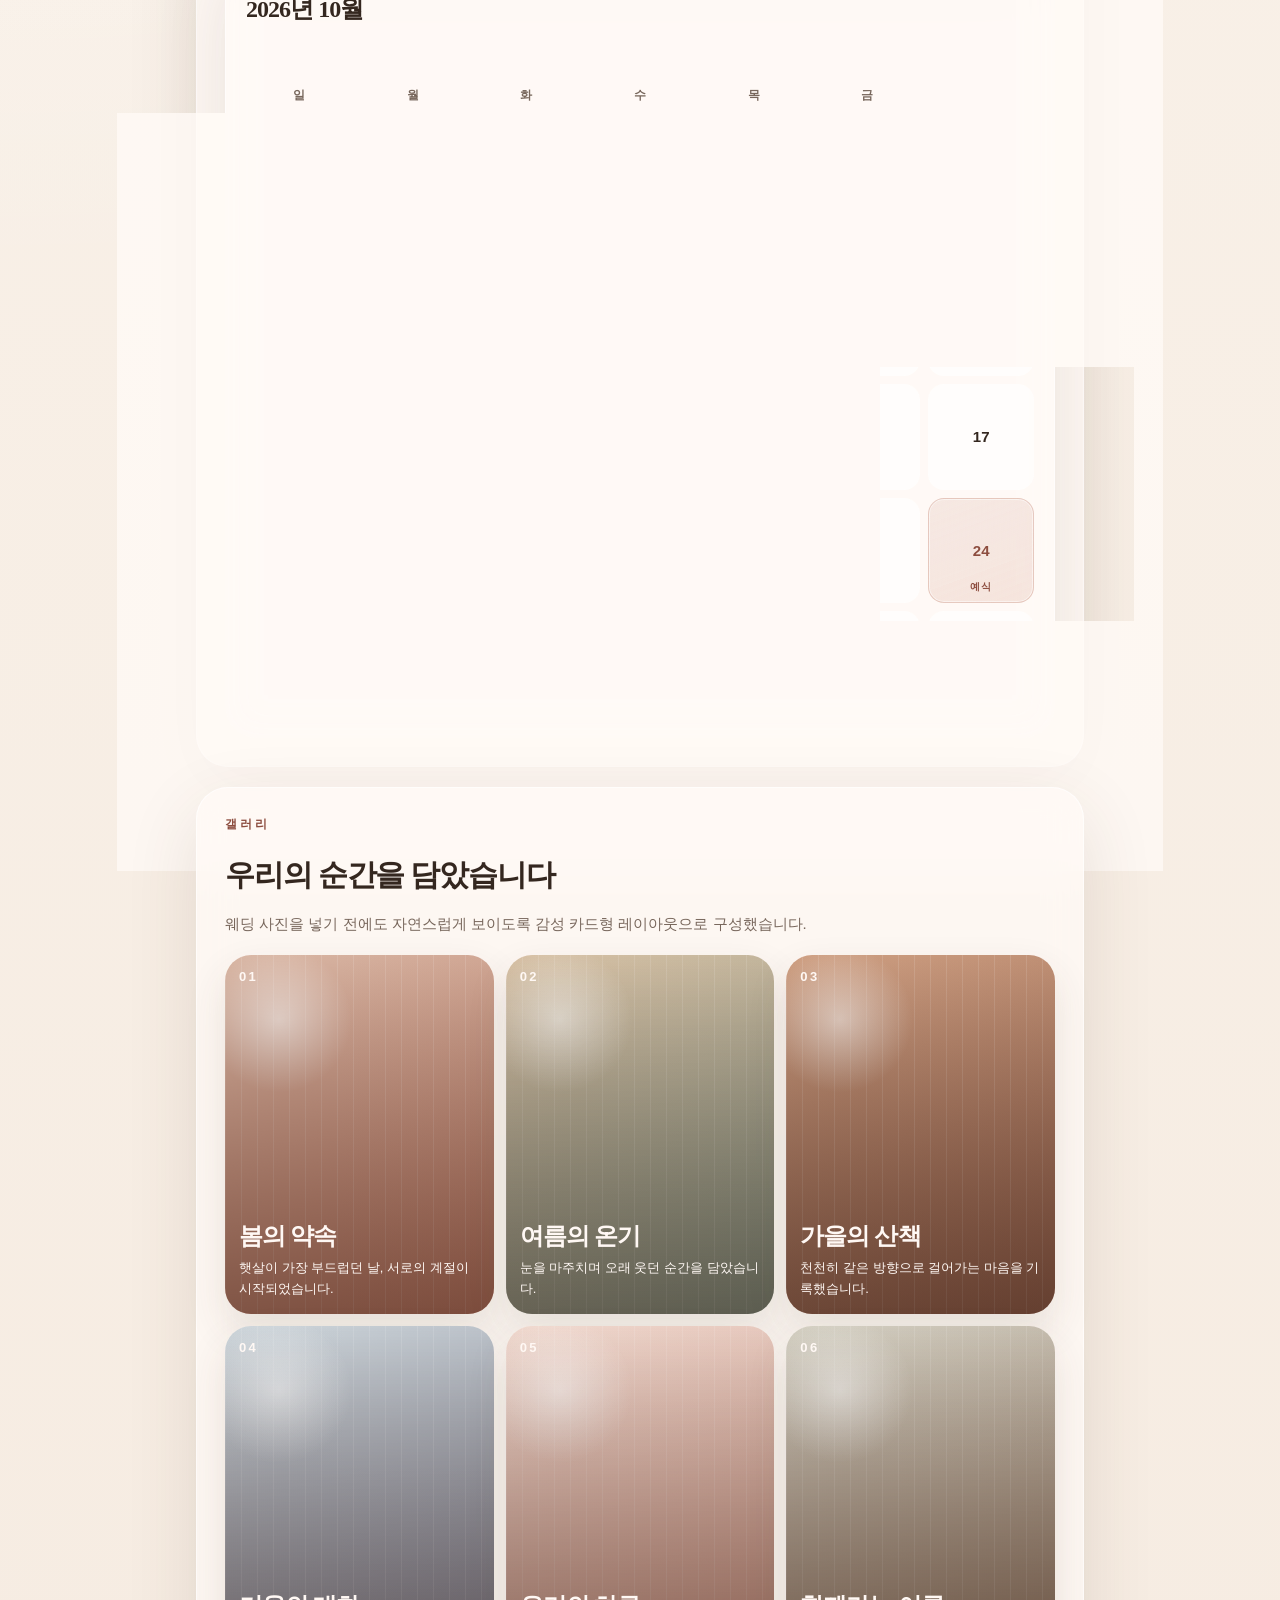
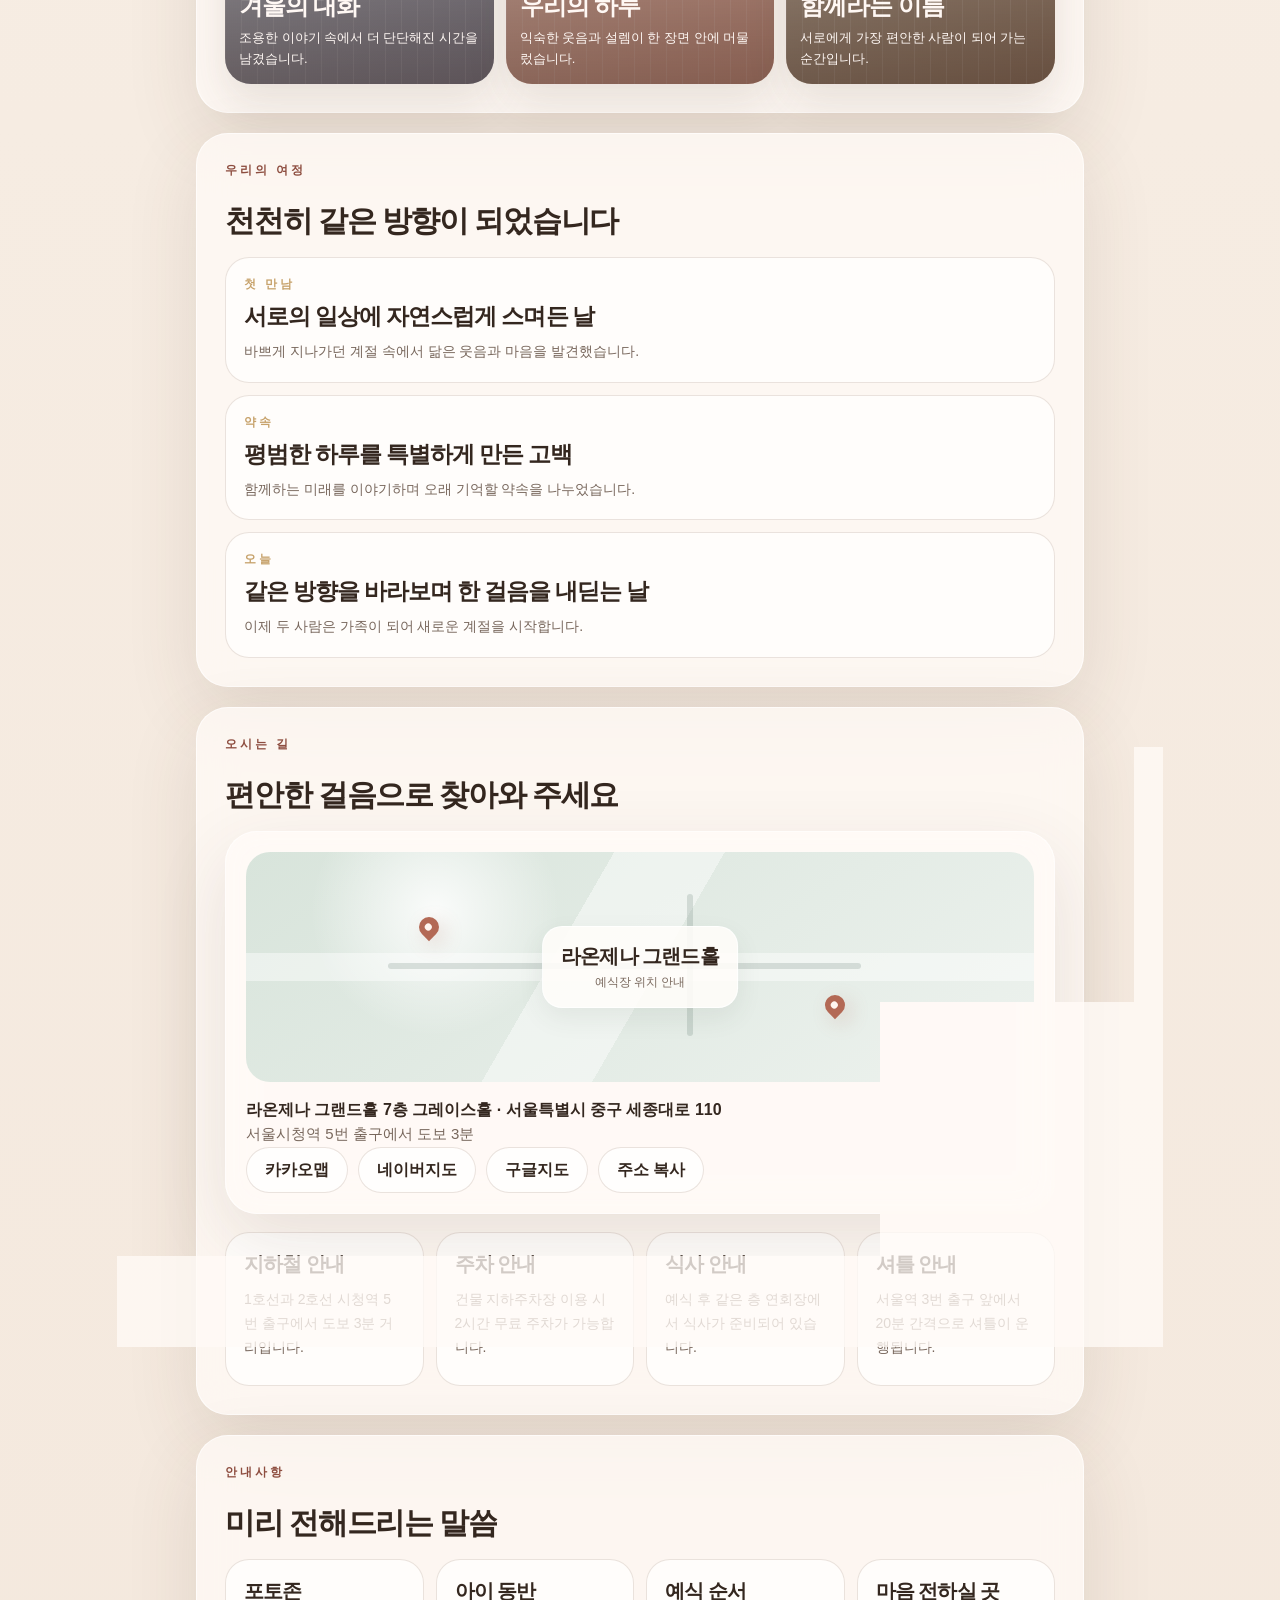
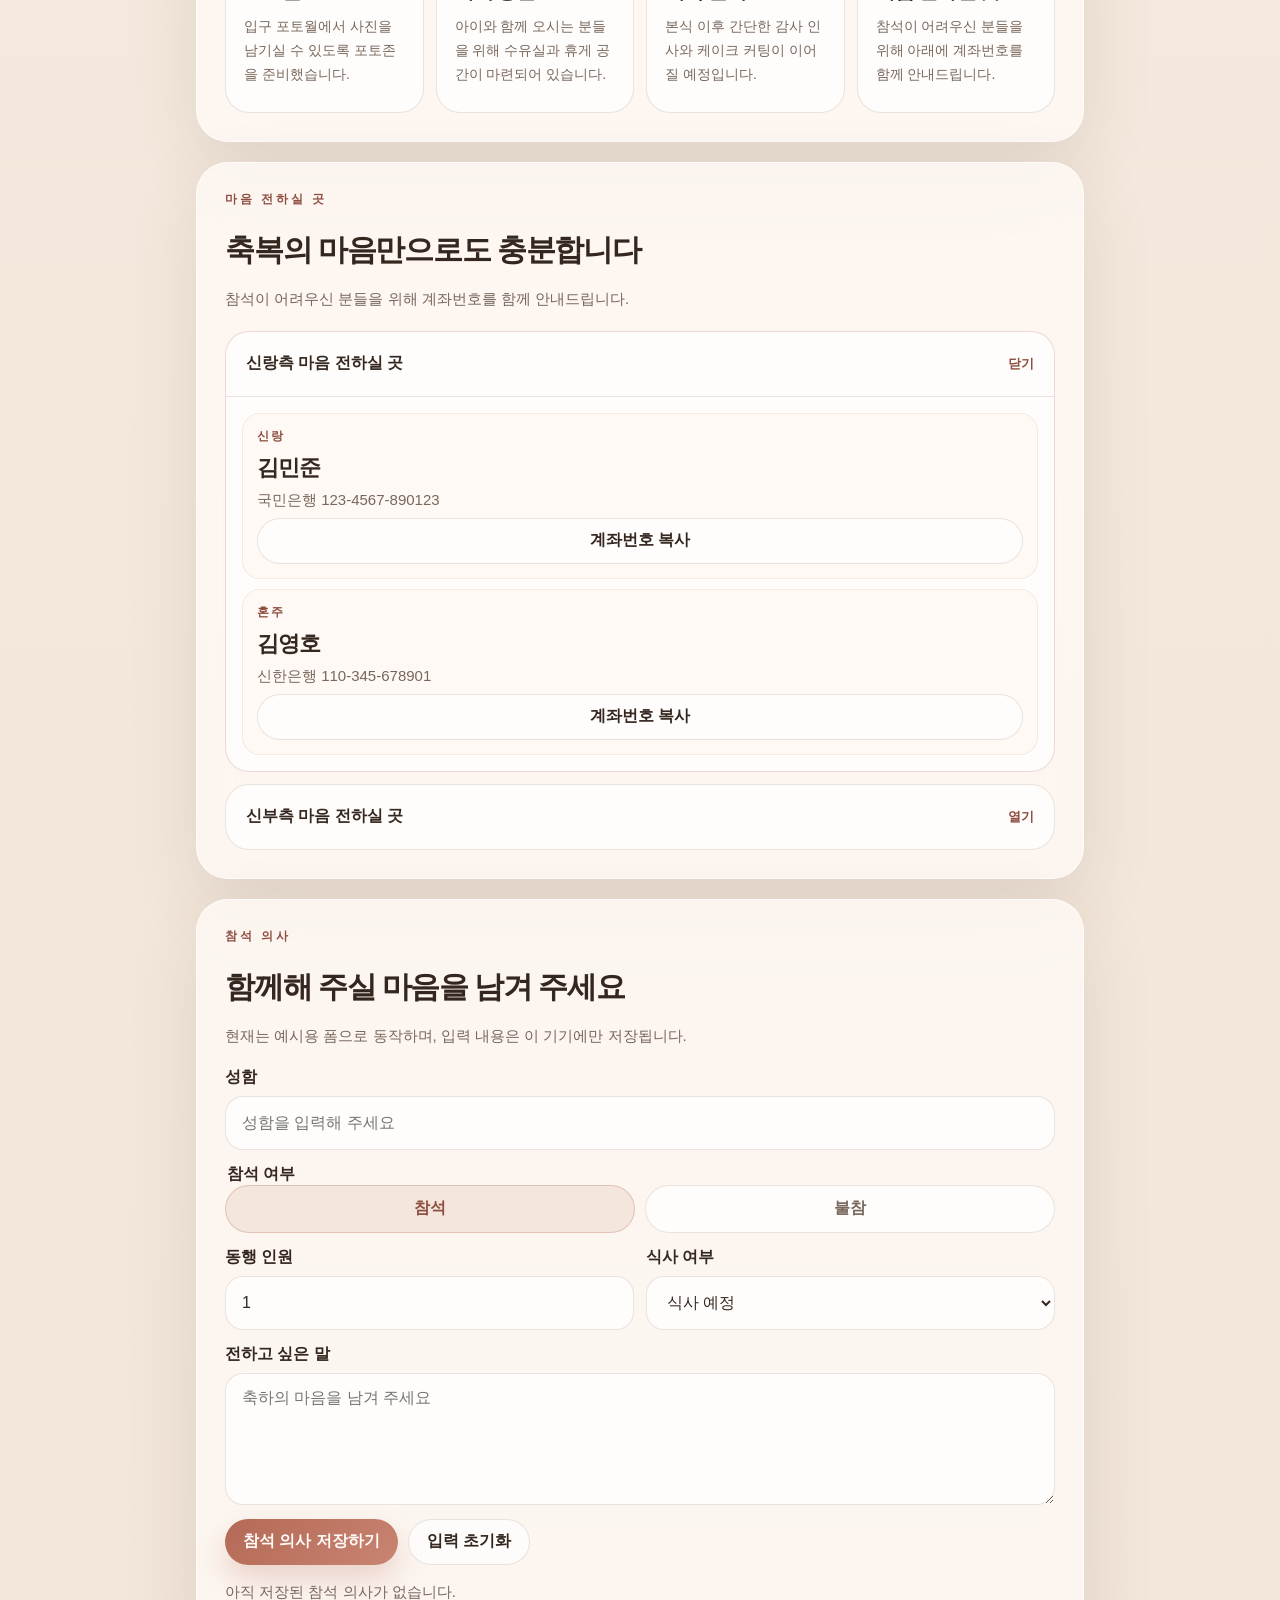
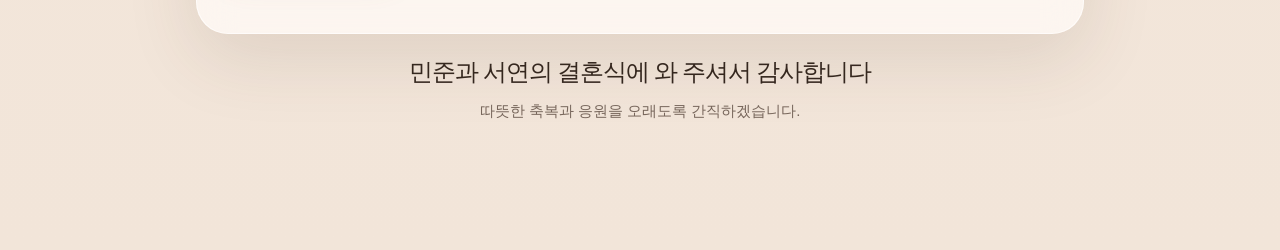
==== commit 51d6bea6: "Add invitation editor page" ====
--- a/index.html
+++ b/index.html
@@ -19,6 +19,7 @@
     <link rel="icon" href="assets/icon.svg" type="image/svg+xml" />
     <link rel="apple-touch-icon" href="assets/icon.svg" />
     <link rel="stylesheet" href="styles.css" />
+    <script defer src="data.js"></script>
     <script defer src="app.js"></script>
   </head>
   <body>
@@ -39,9 +40,7 @@
                 <span id="brideName"></span>
               </h1>
               <p class="hero-venue" id="heroVenue"></p>
-              <p class="hero-message">
-                두 사람이 한마음으로 같은 계절을 시작합니다.
-              </p>
+              <p class="hero-message" id="heroMessage"></p>
               <div class="hero-actions">
                 <a class="primary-button" href="#intro">초대장 보기</a>
                 <button class="secondary-button" id="shareButton" type="button">
@@ -52,14 +51,14 @@
 
             <figure class="hero-art" aria-hidden="true">
               <div class="hero-arch">
-                <p class="hero-art-label">서로의 계절이 되어</p>
+                <p class="hero-art-label" id="heroArtLabel"></p>
                 <div class="hero-ring hero-ring-a"></div>
                 <div class="hero-ring hero-ring-b"></div>
                 <div class="hero-petal hero-petal-a"></div>
                 <div class="hero-petal hero-petal-b"></div>
                 <div class="hero-monogram" id="heroMonogram"></div>
               </div>
-              <figcaption>소중한 날을 함께 축복해 주세요</figcaption>
+              <figcaption id="heroArtCaption"></figcaption>
             </figure>
           </div>
         </div>
@@ -169,9 +168,7 @@
         <section class="section-card" id="gallery">
           <p class="section-tag">갤러리</p>
           <h2 class="section-title">우리의 순간을 담았습니다</h2>
-          <p class="section-note">
-            웨딩 사진을 넣기 전에도 자연스럽게 보이도록 감성 카드형 레이아웃으로 구성했습니다.
-          </p>
+          <p class="section-note" id="galleryNote"></p>
           <div class="gallery-grid" id="galleryGrid"></div>
         </section>
 
@@ -221,18 +218,14 @@
         <section class="section-card" id="accounts">
           <p class="section-tag">마음 전하실 곳</p>
           <h2 class="section-title">축복의 마음만으로도 충분합니다</h2>
-          <p class="section-note">
-            참석이 어려우신 분들을 위해 계좌번호를 함께 안내드립니다.
-          </p>
+          <p class="section-note" id="accountNote"></p>
           <div class="account-list" id="accountList"></div>
         </section>
 
         <section class="section-card" id="rsvp">
           <p class="section-tag">참석 의사</p>
           <h2 class="section-title">함께해 주실 마음을 남겨 주세요</h2>
-          <p class="section-note">
-            현재는 예시용 폼으로 동작하며, 입력 내용은 이 기기에만 저장됩니다.
-          </p>
+          <p class="section-note" id="rsvpNote"></p>
 
           <form class="rsvp-form" id="rsvpForm">
             <label class="field">
@@ -289,10 +282,8 @@
       </main>
 
       <footer class="footer">
-        <p class="footer-title">민준과 서연의 결혼식에 와 주셔서 감사합니다</p>
-        <p class="footer-copy">
-          따뜻한 축복과 응원을 오래도록 간직하겠습니다.
-        </p>
+        <p class="footer-title" id="footerTitle"></p>
+        <p class="footer-copy" id="footerCopy"></p>
       </footer>
     </div>
 
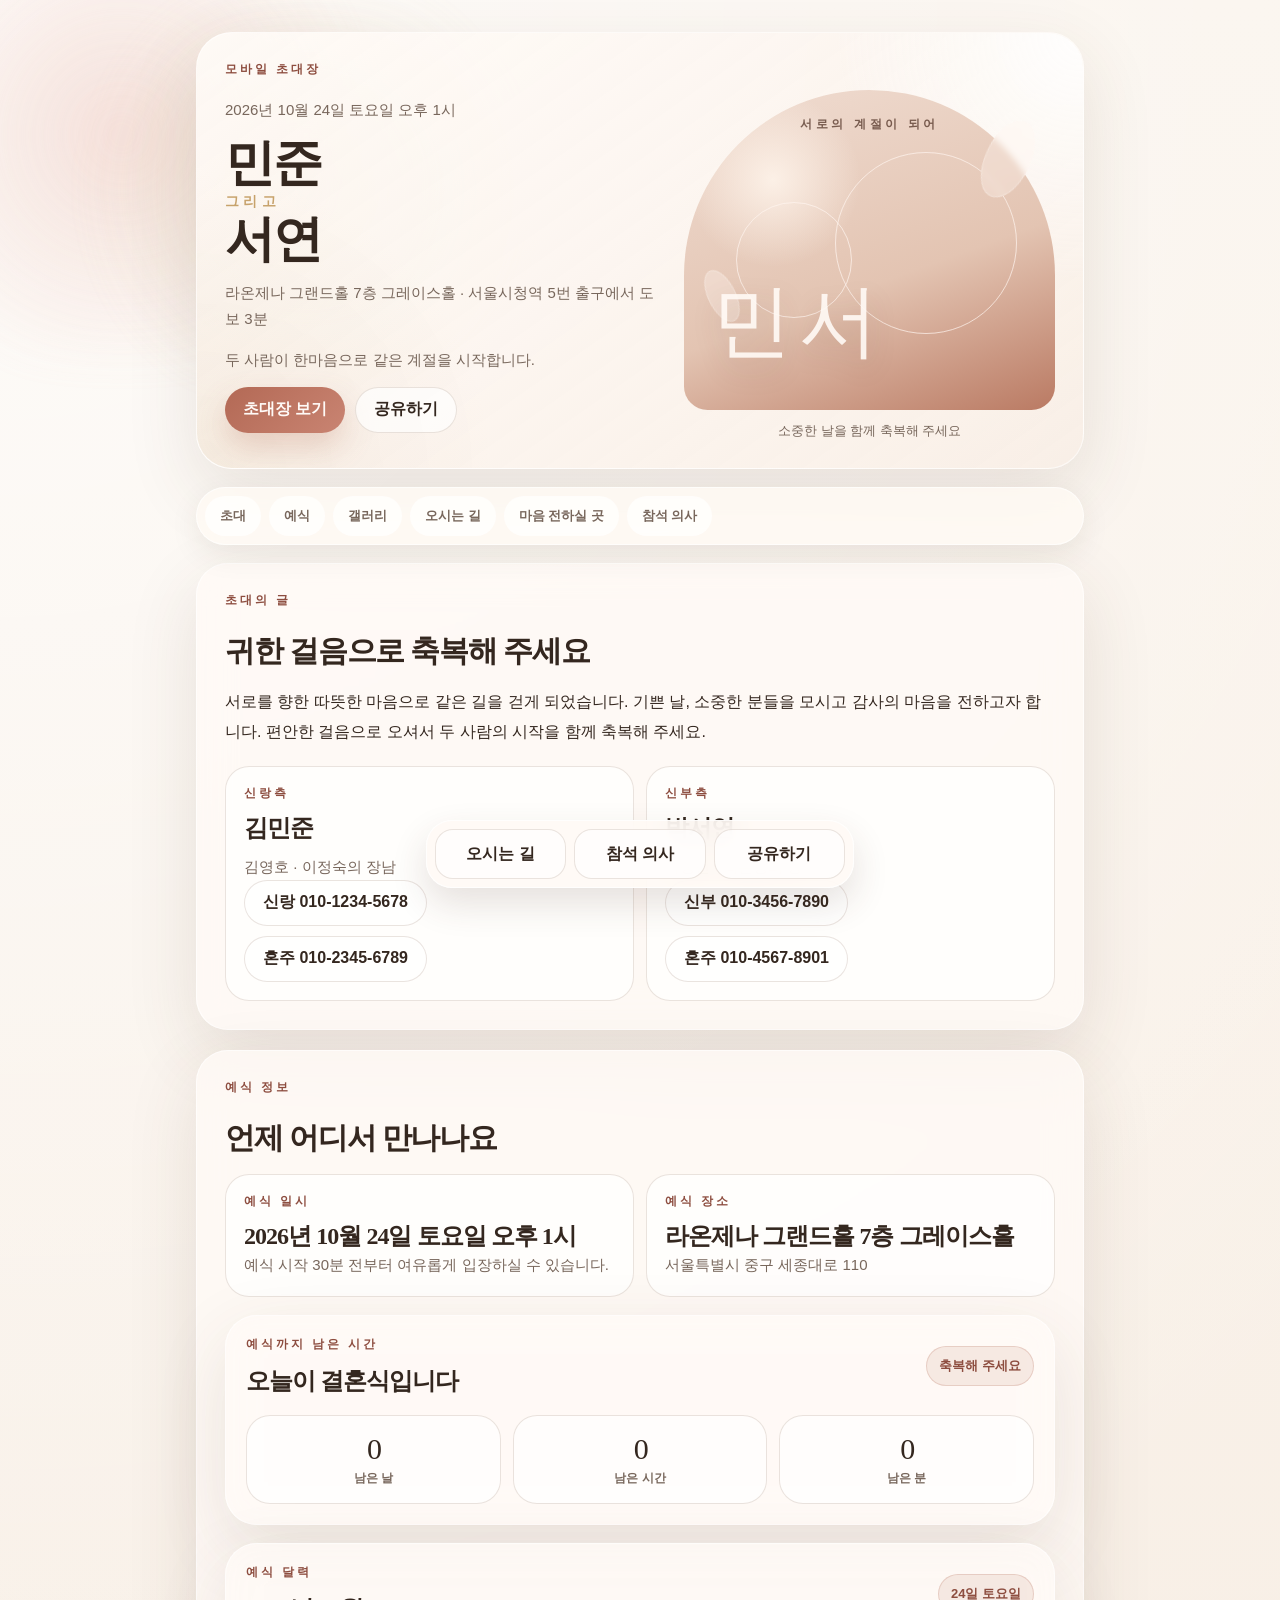
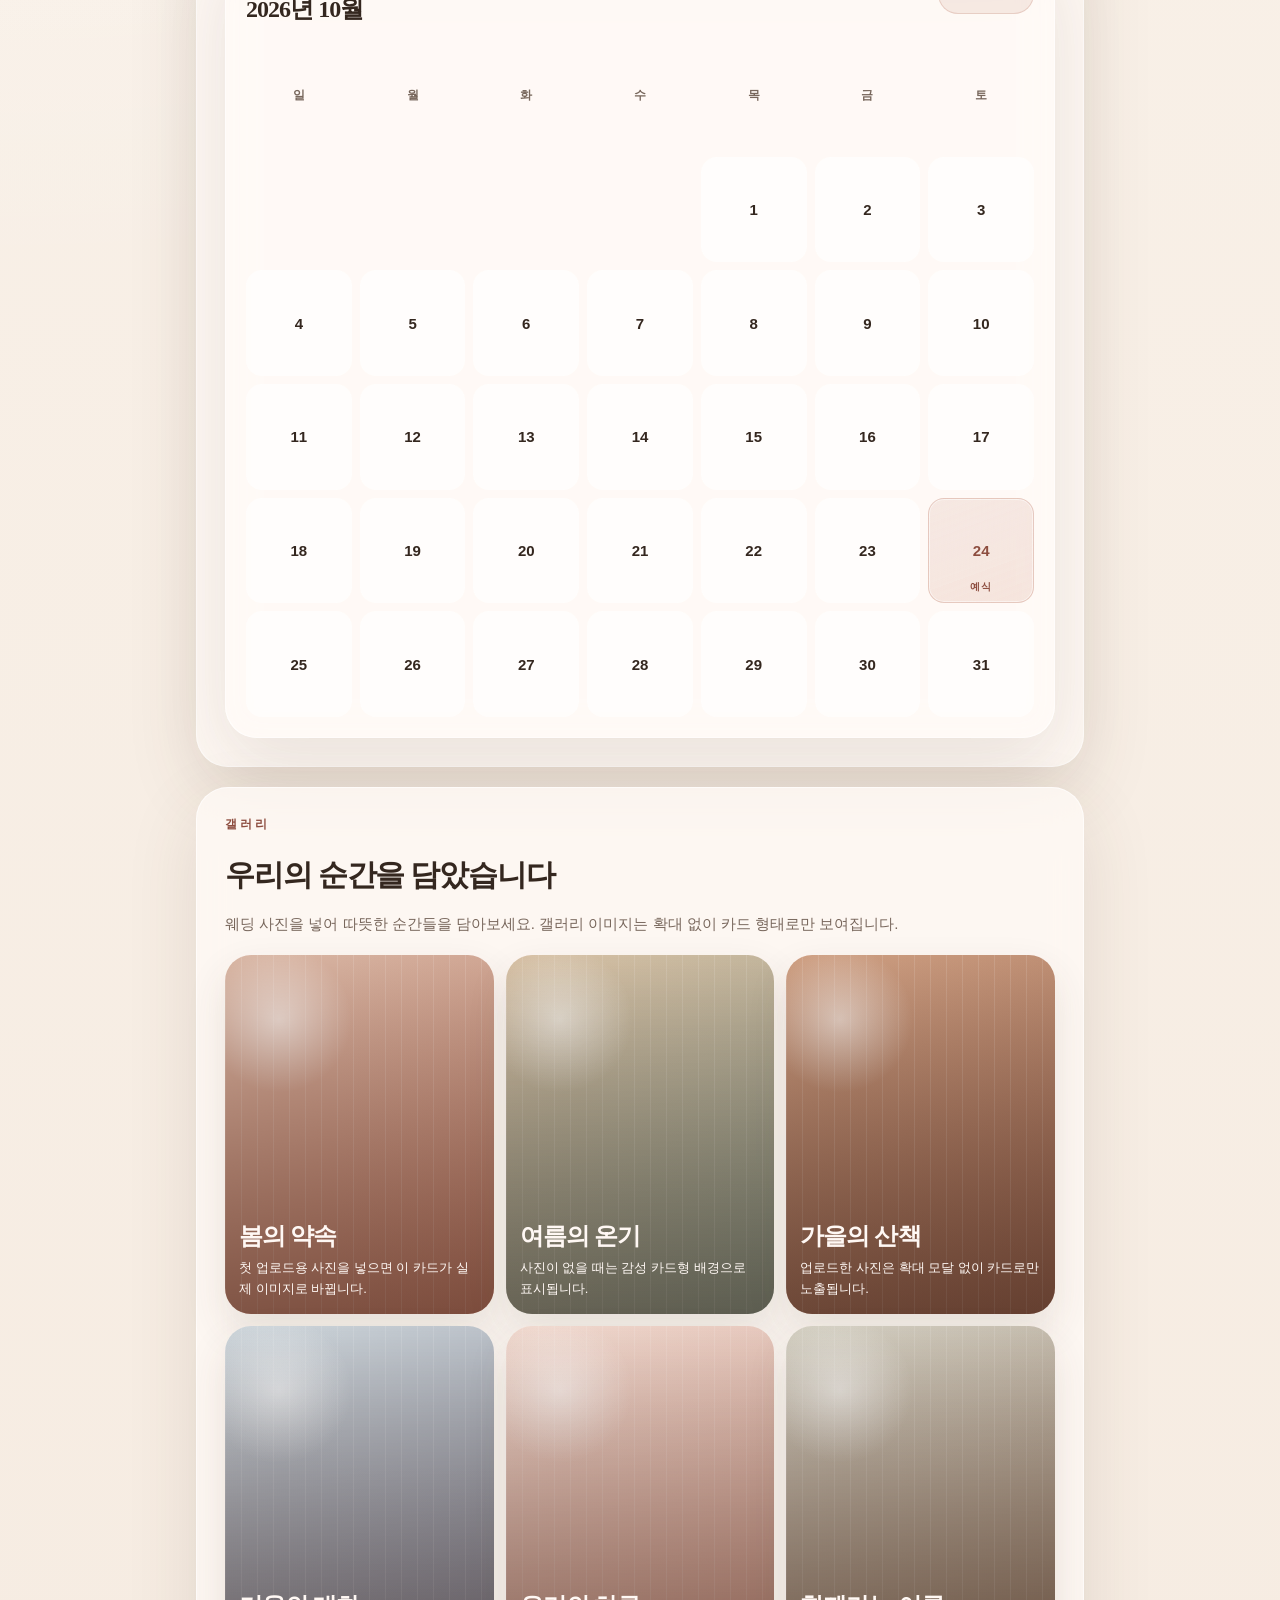
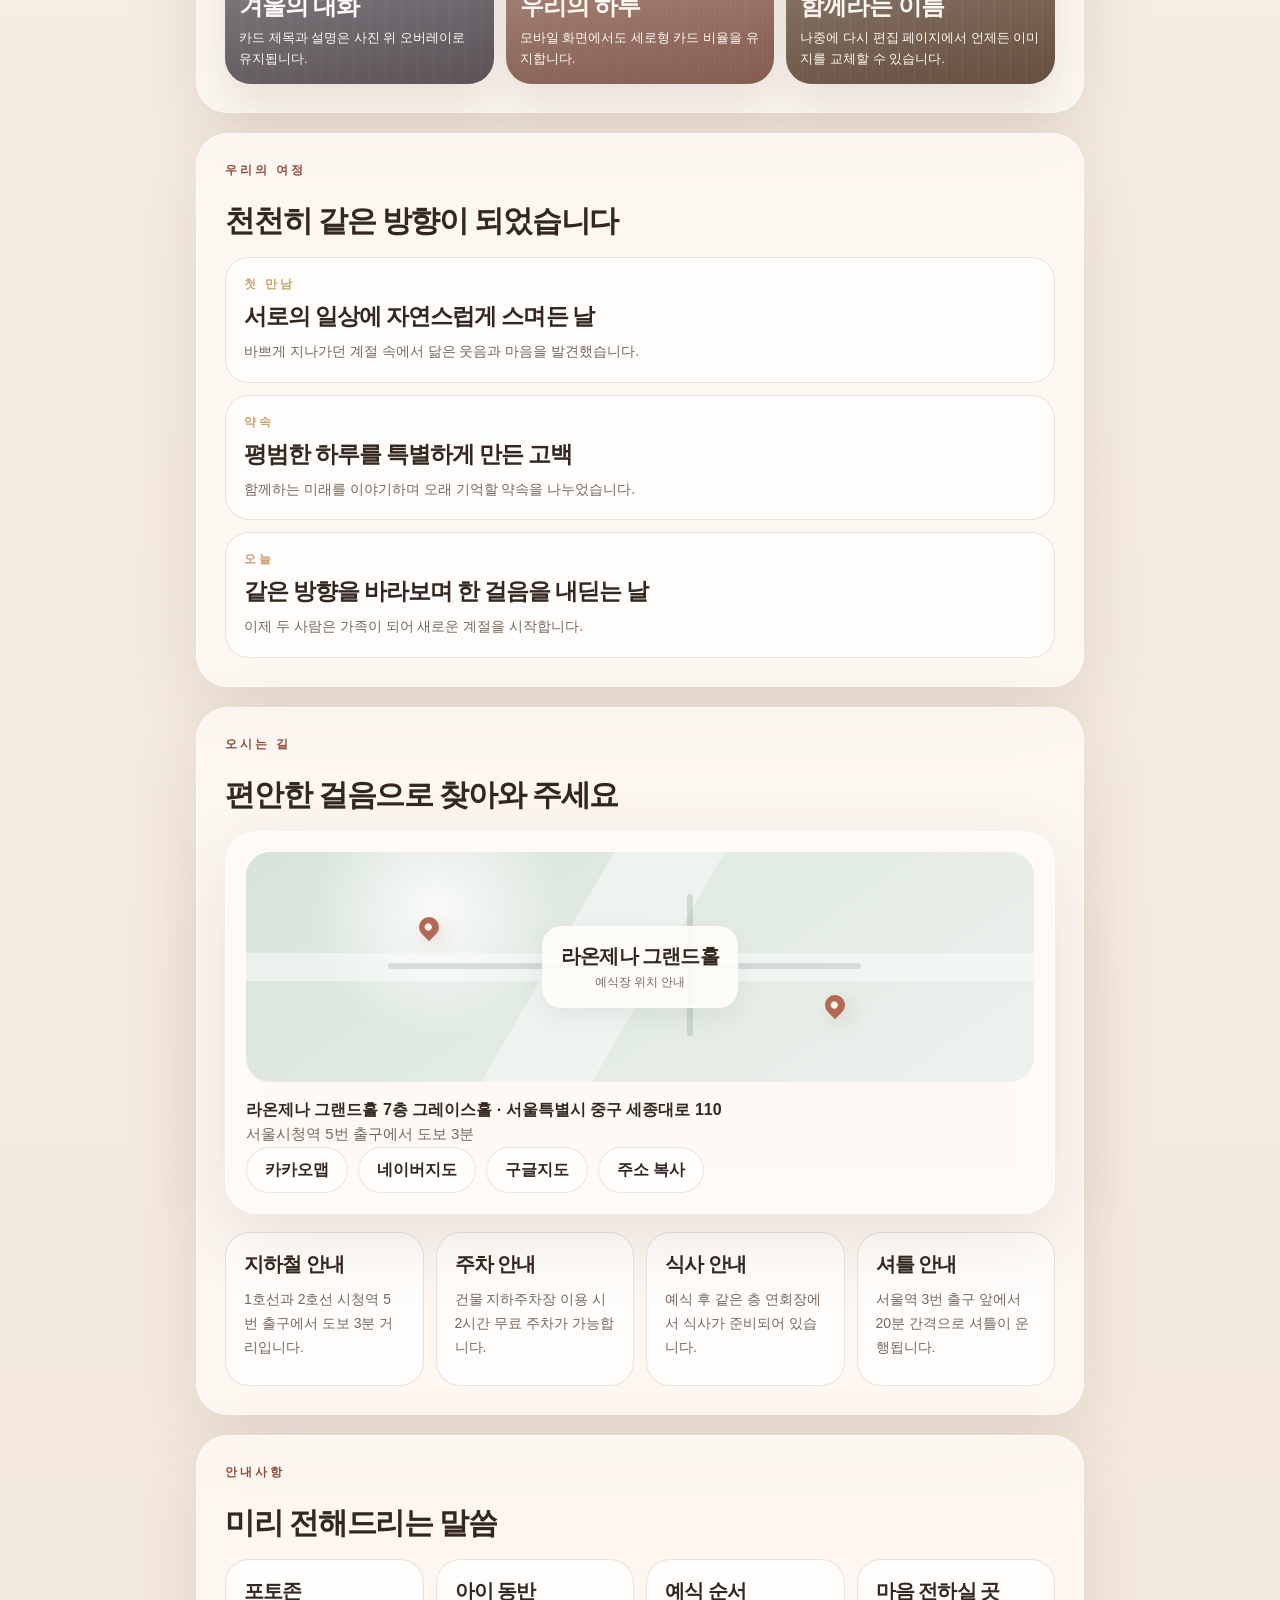
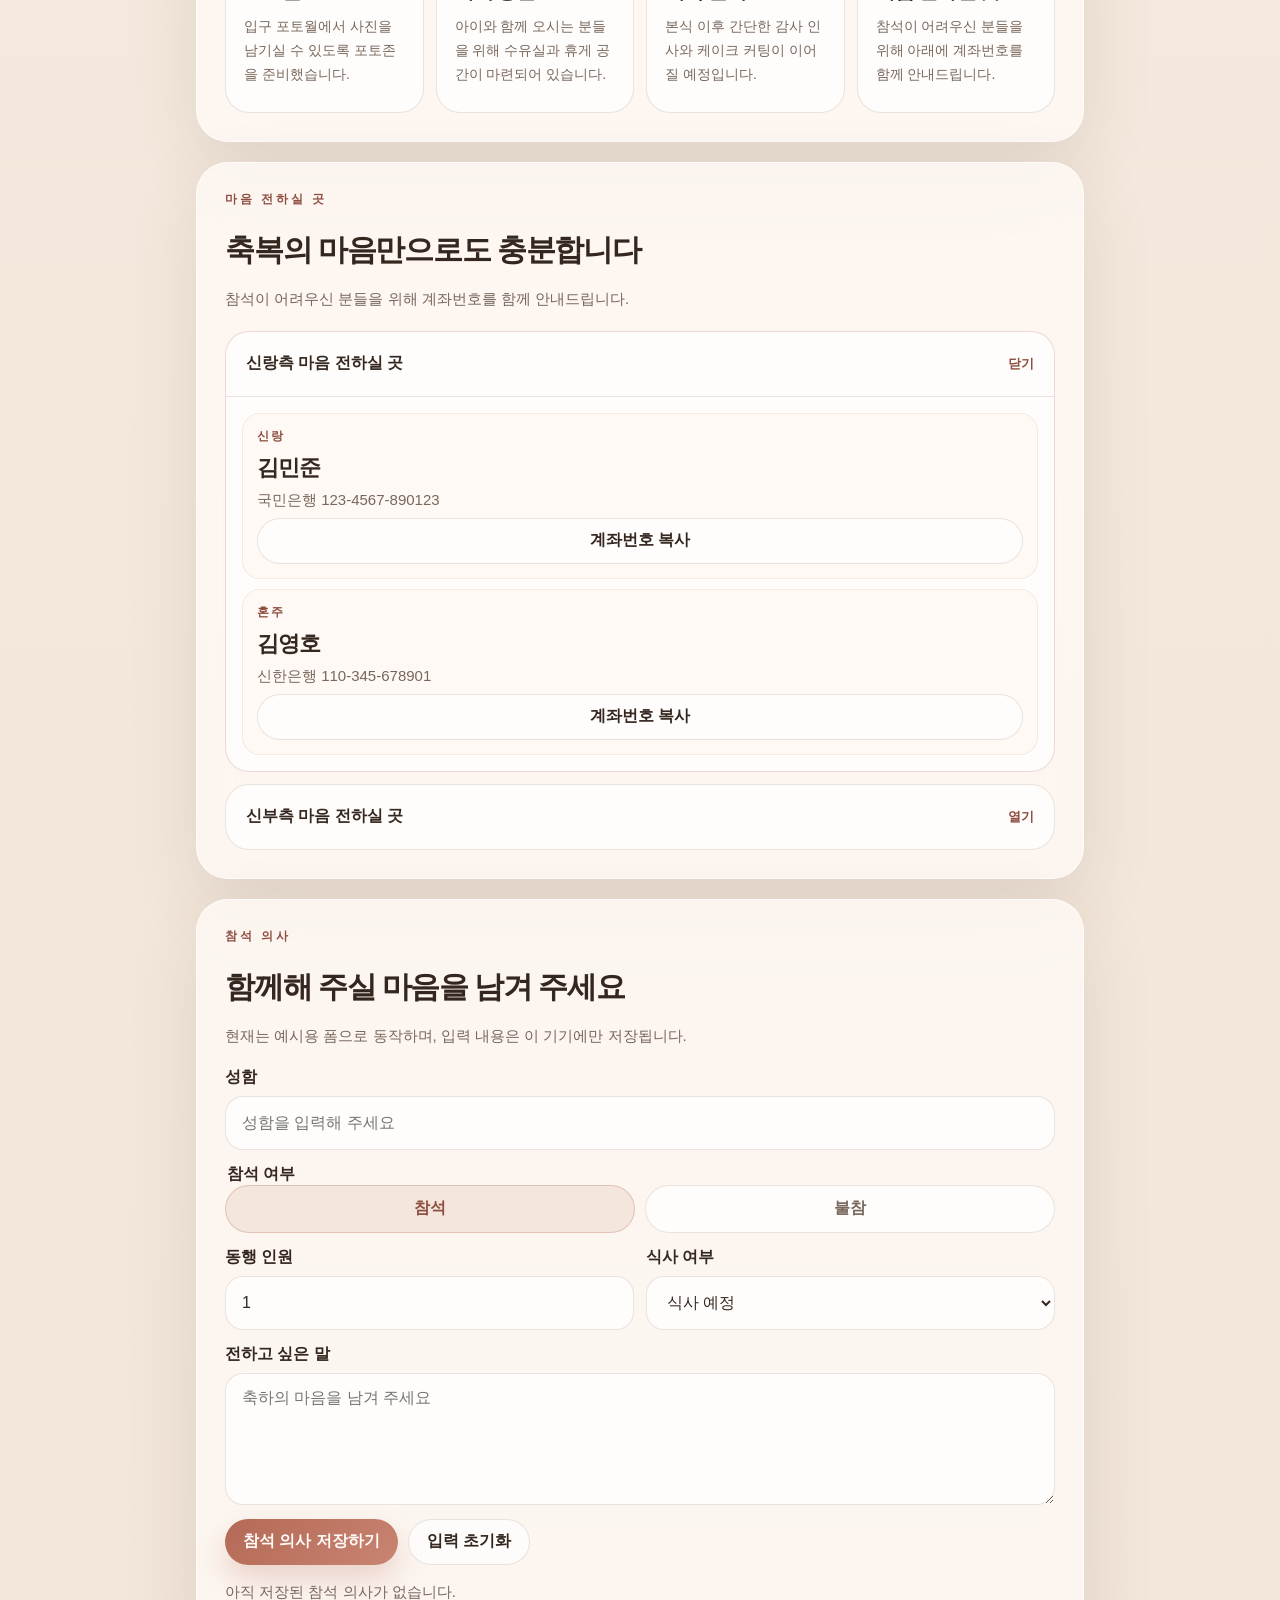
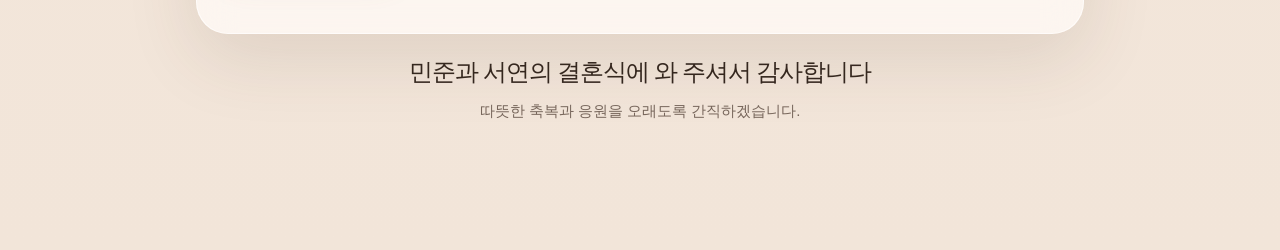
==== commit eec7691f: "Add image publishing editor flow" ====
--- a/index.html
+++ b/index.html
@@ -293,17 +293,6 @@
       <button class="bottom-action" id="bottomShareButton" type="button">공유하기</button>
     </div>
 
-    <div class="modal" id="lightbox" hidden>
-      <div class="modal-backdrop" id="lightboxBackdrop"></div>
-      <section class="modal-panel" aria-labelledby="lightboxTitle" aria-modal="true" role="dialog">
-        <button class="modal-close" id="lightboxClose" type="button">닫기</button>
-        <div class="modal-art" id="lightboxArt" aria-hidden="true"></div>
-        <p class="modal-index" id="lightboxIndex"></p>
-        <h2 class="modal-title" id="lightboxTitle"></h2>
-        <p class="modal-caption" id="lightboxCaption"></p>
-      </section>
-    </div>
-
     <div class="toast" id="toast" aria-live="polite" aria-atomic="true"></div>
 
     <noscript>
--- a/styles.css
+++ b/styles.css
@@ -225,7 +225,6 @@
 .secondary-button,
 .line-button,
 .bottom-action,
-.gallery-card,
 .radio-pill span,
 .modal-close {
   transition:
@@ -267,7 +266,6 @@
 .secondary-button:hover,
 .line-button:hover,
 .bottom-action:hover,
-.gallery-card:hover,
 .modal-close:hover {
   transform: translateY(-1px);
 }
@@ -608,11 +606,17 @@
   border-radius: 26px;
   box-shadow: 0 18px 40px rgba(77, 54, 41, 0.12);
   color: #fff8f4;
+  cursor: default;
   display: grid;
   overflow: hidden;
   padding: 14px;
   position: relative;
   text-align: left;
+  touch-action: pan-x pan-y;
+}
+
+.gallery-card.has-image {
+  background: #bda291;
 }
 
 .gallery-card::after {
@@ -630,11 +634,28 @@
   position: absolute;
 }
 
+.gallery-card.has-image::after {
+  background:
+    linear-gradient(180deg, rgba(33, 20, 13, 0.06), rgba(33, 20, 13, 0.62)),
+    linear-gradient(180deg, transparent 42%, rgba(33, 20, 13, 0.12) 68%, rgba(33, 20, 13, 0.74) 100%);
+}
+
 .gallery-card > * {
   position: relative;
   z-index: 1;
 }
 
+.gallery-image {
+  height: 100%;
+  inset: 0;
+  object-fit: cover;
+  pointer-events: none;
+  position: absolute;
+  user-select: none;
+  -webkit-user-drag: none;
+  width: 100%;
+}
+
 .gallery-index {
   align-self: start;
   font-size: 13px;
@@ -646,6 +667,10 @@
   align-self: end;
   display: grid;
   gap: 6px;
+}
+
+.gallery-card.has-image .gallery-copy {
+  text-shadow: 0 6px 18px rgba(20, 10, 6, 0.48);
 }
 
 .gallery-title {
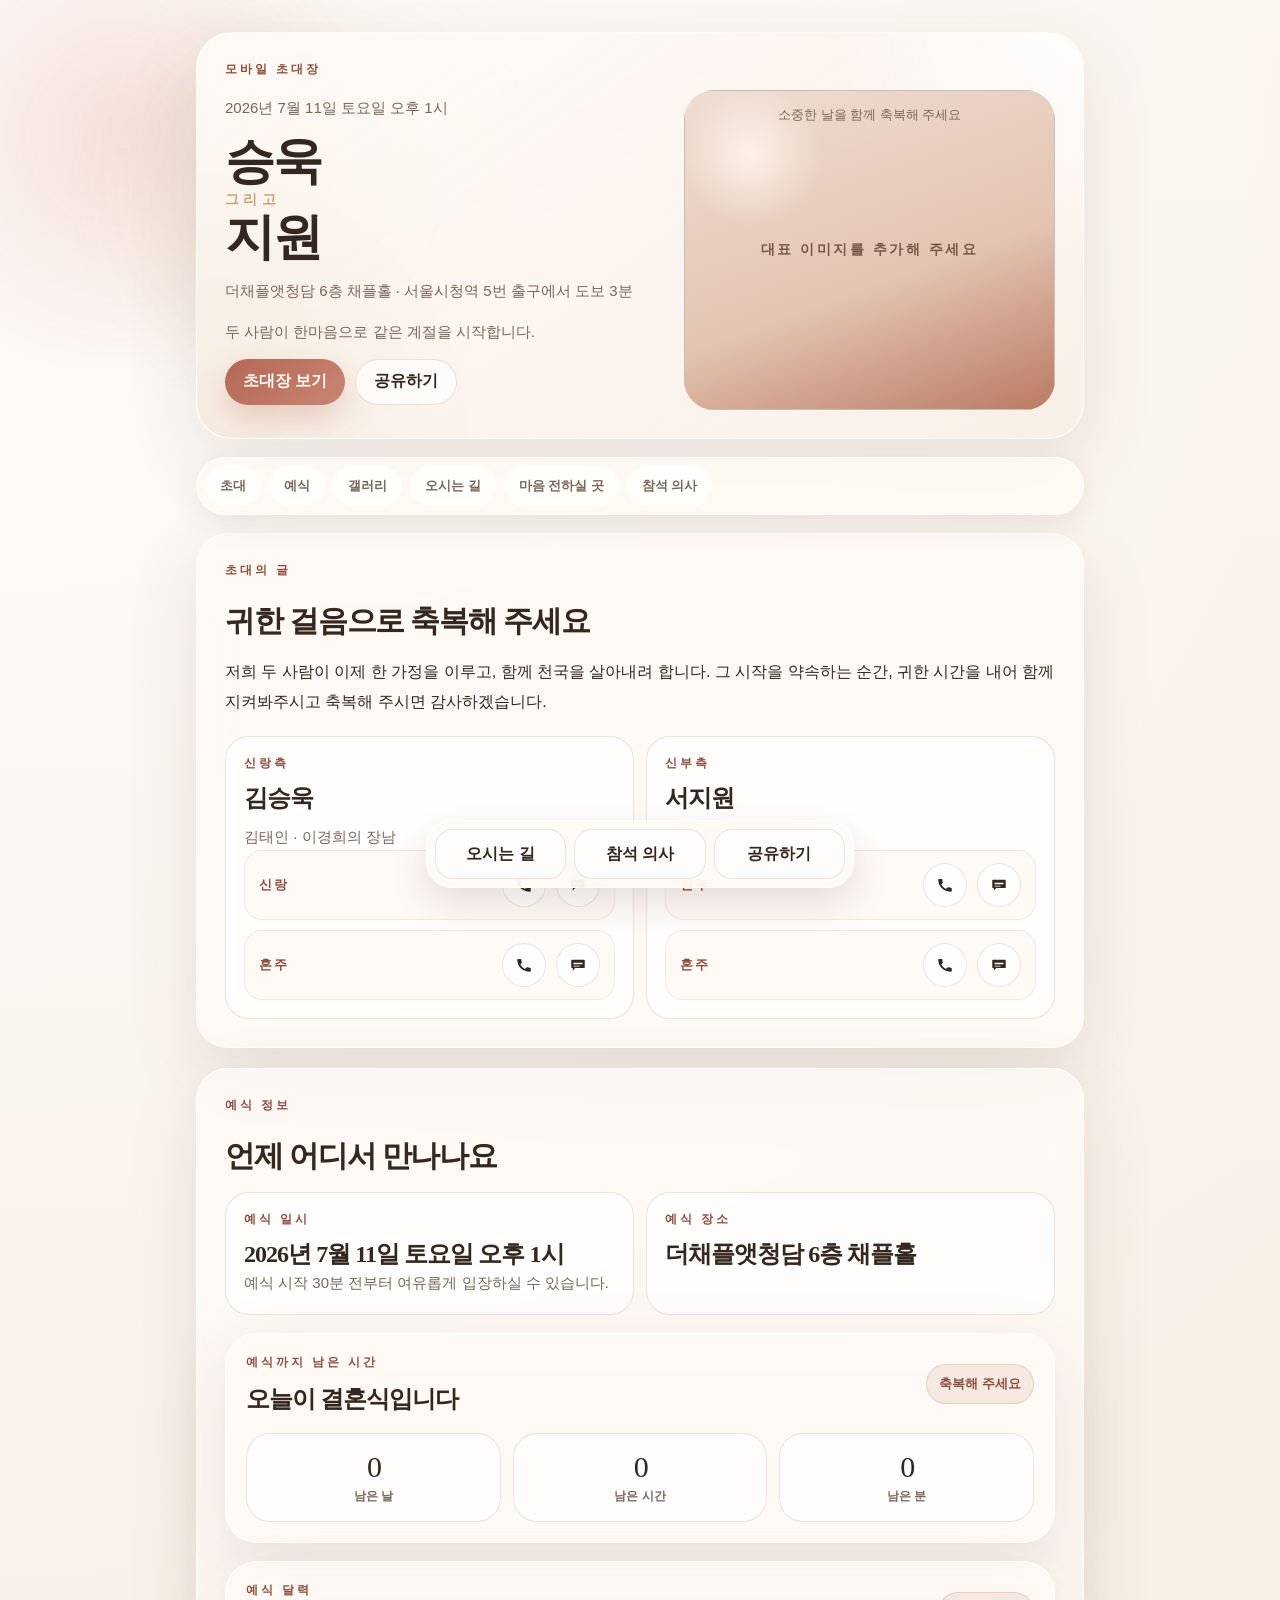
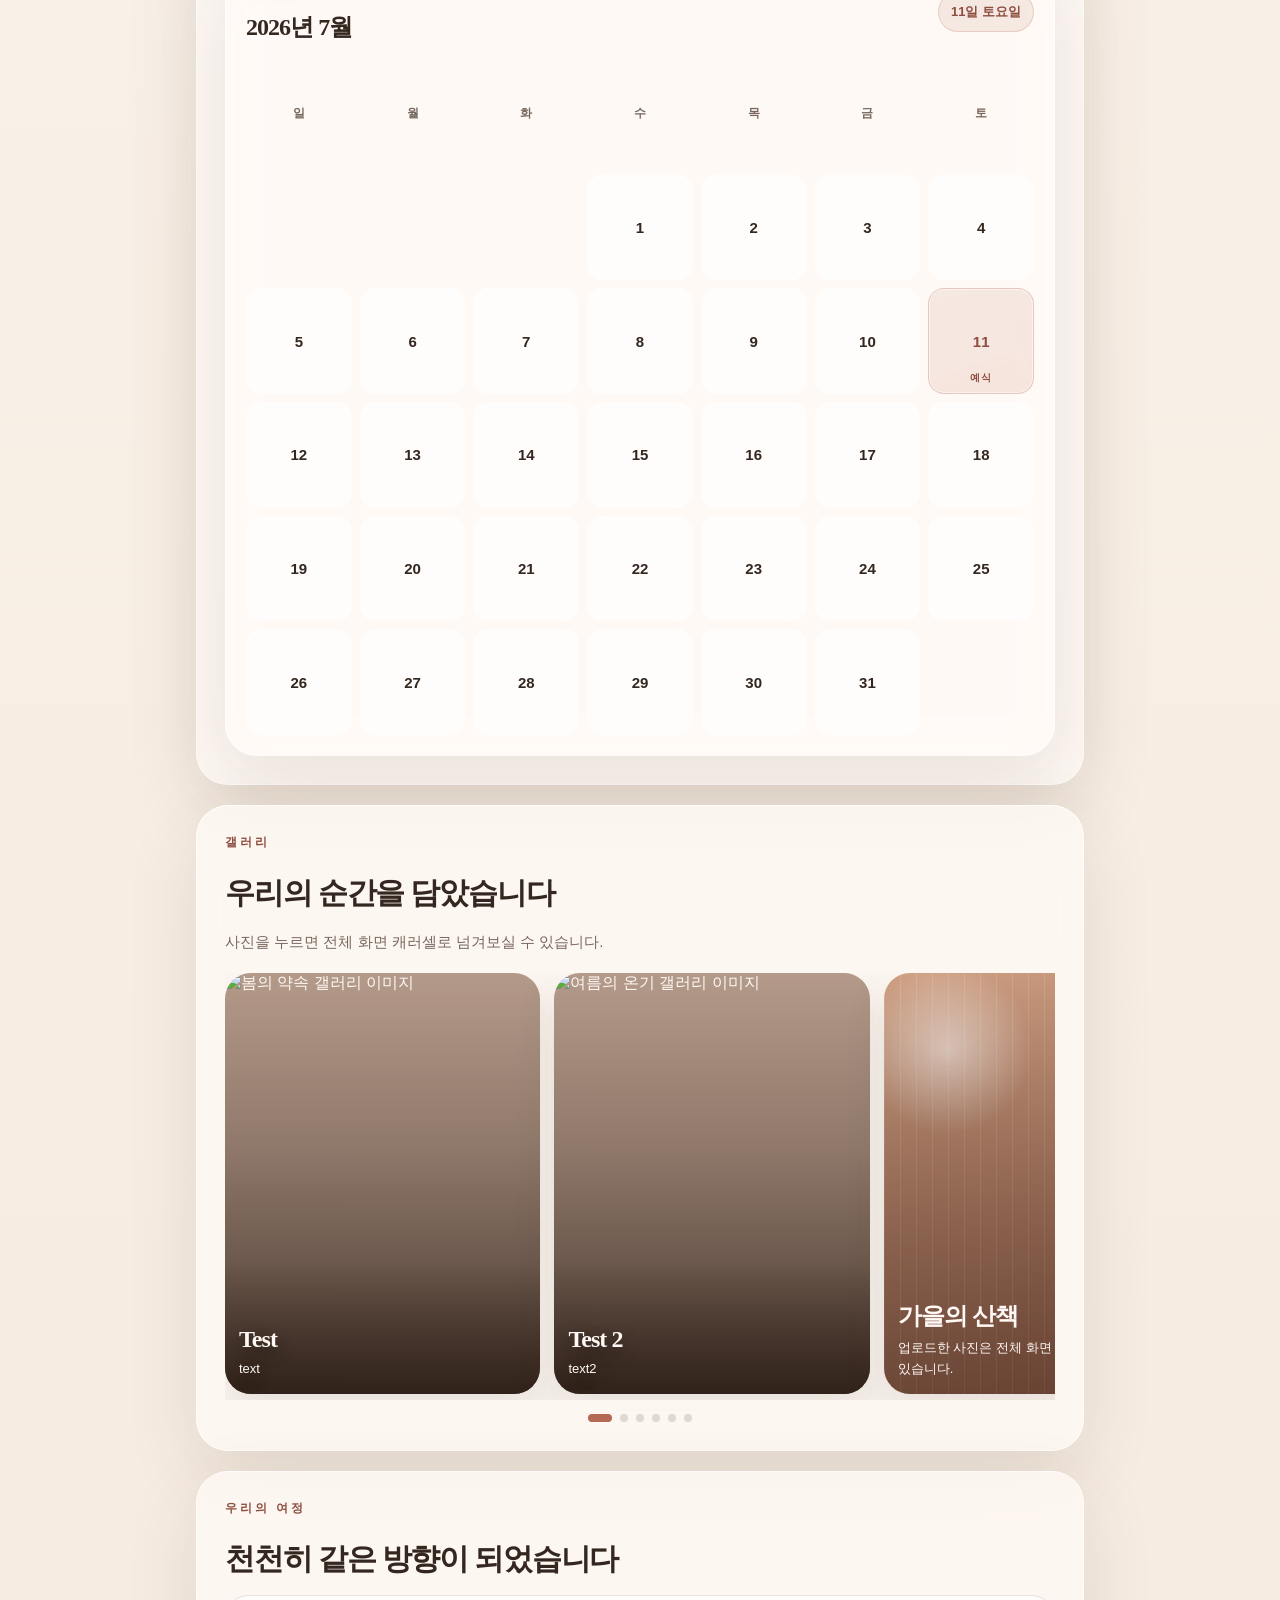
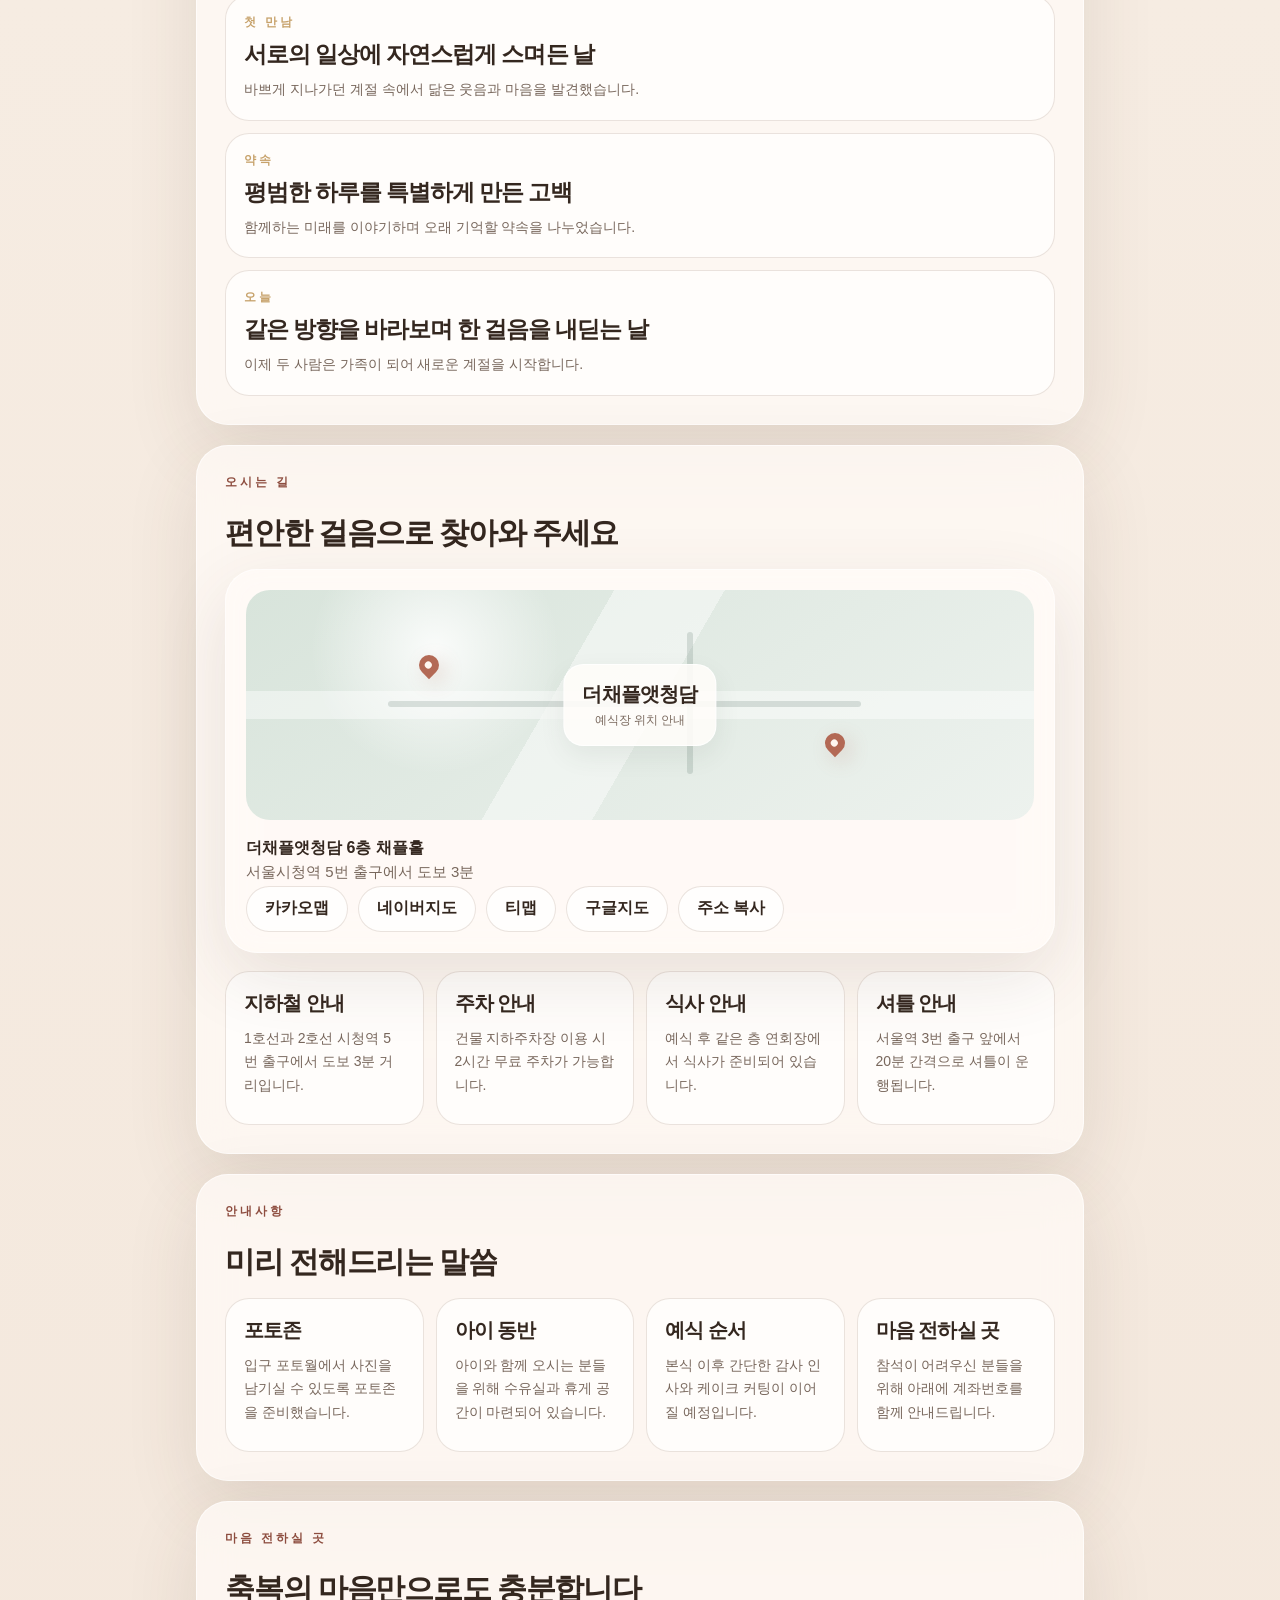
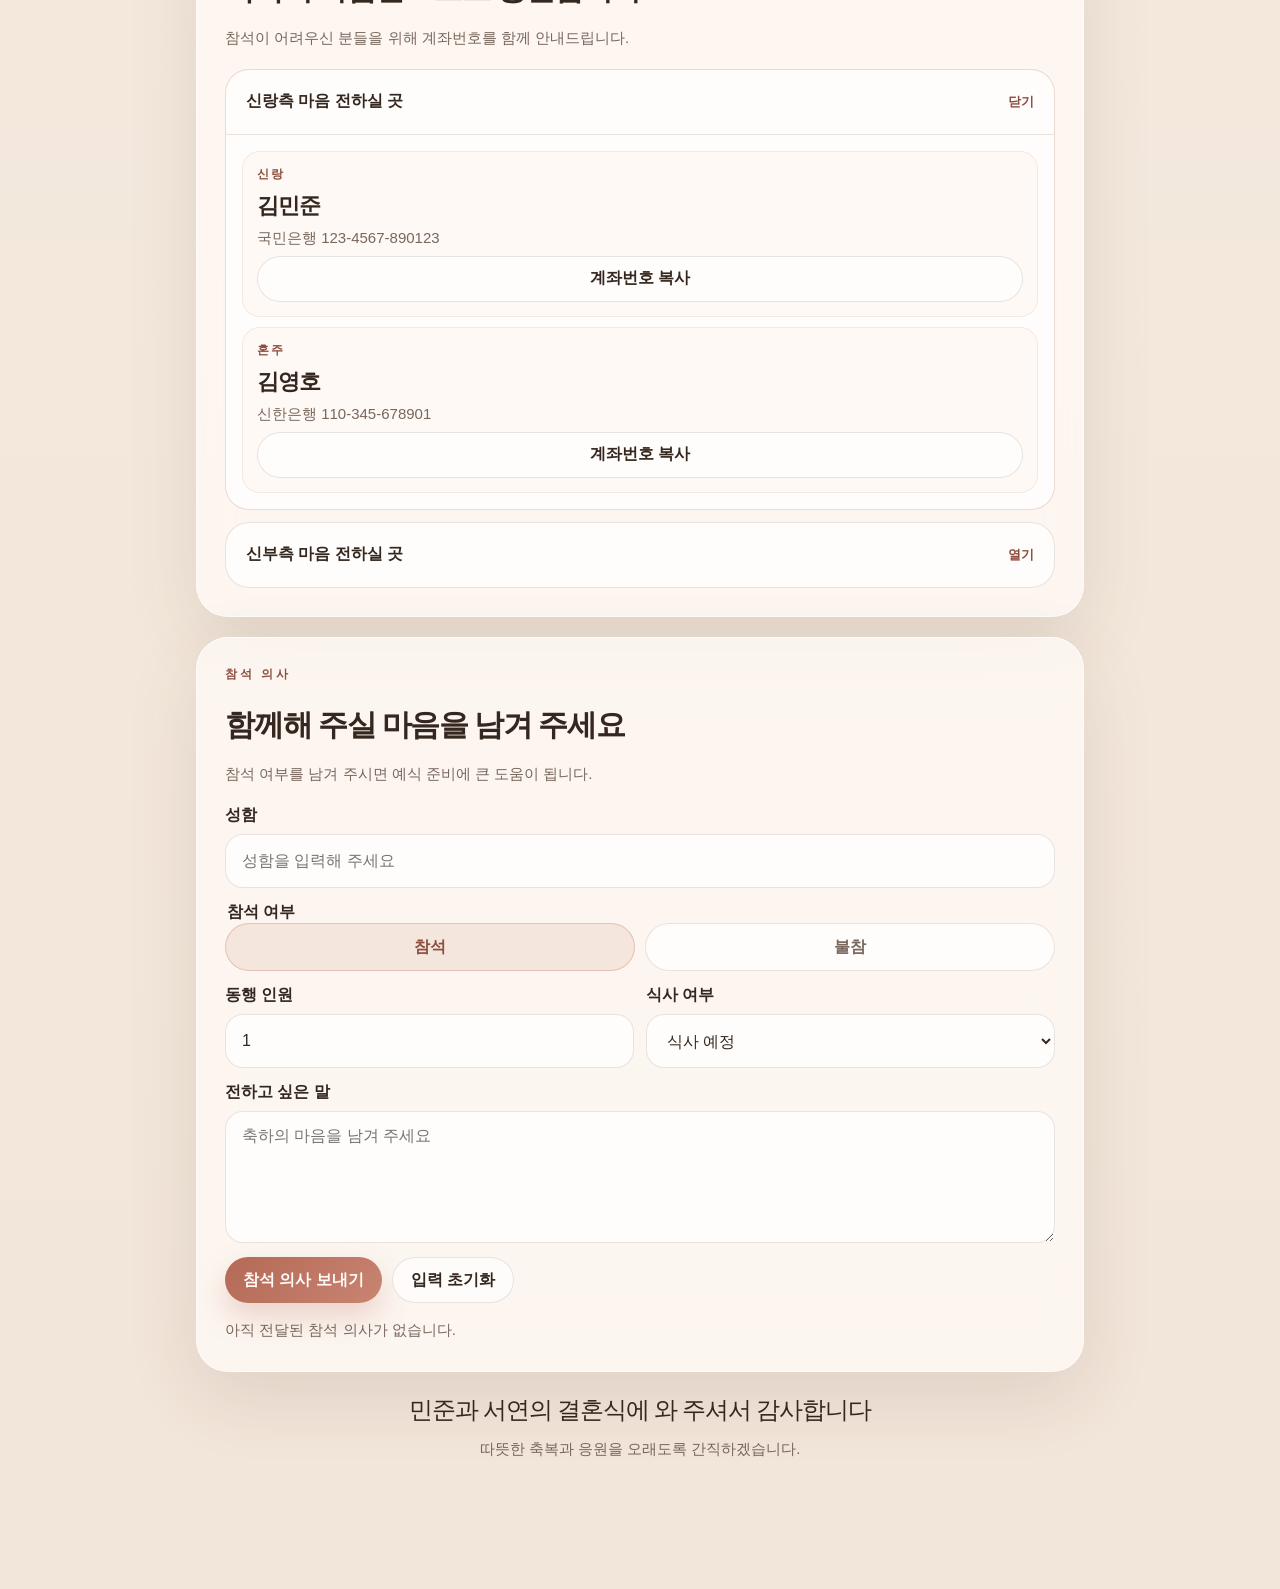
==== commit 3a27edce: "Add carousel gallery and KV-backed RSVP management" ====
--- a/index.html
+++ b/index.html
@@ -49,16 +49,9 @@
               </div>
             </div>
 
-            <figure class="hero-art" aria-hidden="true">
-              <div class="hero-arch">
-                <p class="hero-art-label" id="heroArtLabel"></p>
-                <div class="hero-ring hero-ring-a"></div>
-                <div class="hero-ring hero-ring-b"></div>
-                <div class="hero-petal hero-petal-a"></div>
-                <div class="hero-petal hero-petal-b"></div>
-                <div class="hero-monogram" id="heroMonogram"></div>
-              </div>
-              <figcaption id="heroArtCaption"></figcaption>
+            <figure class="hero-media" id="heroMedia">
+              <img class="hero-image" id="heroImage" alt="" />
+              <figcaption class="hero-image-caption" id="heroImageCaption"></figcaption>
             </figure>
           </div>
         </div>
@@ -84,9 +77,21 @@
               <p class="family-role">신랑측</p>
               <h3 class="family-name" id="groomFullName"></h3>
               <p class="family-parents" id="groomParents"></p>
-              <div class="contact-row">
-                <a class="line-button" id="groomPhoneLink" href="#">신랑에게 연락하기</a>
-                <a class="line-button" id="groomParentPhoneLink" href="#">혼주에게 연락하기</a>
+              <div class="contact-stack">
+                <div class="contact-item">
+                  <span class="contact-label">신랑</span>
+                  <div class="contact-row">
+                    <a class="icon-button" id="groomPhoneLink" href="#" aria-label="신랑에게 전화하기"></a>
+                    <a class="icon-button" id="groomSmsLink" href="#" aria-label="신랑에게 문자 보내기"></a>
+                  </div>
+                </div>
+                <div class="contact-item">
+                  <span class="contact-label">혼주</span>
+                  <div class="contact-row">
+                    <a class="icon-button" id="groomParentPhoneLink" href="#" aria-label="신랑측 혼주에게 전화하기"></a>
+                    <a class="icon-button" id="groomParentSmsLink" href="#" aria-label="신랑측 혼주에게 문자 보내기"></a>
+                  </div>
+                </div>
               </div>
             </article>
 
@@ -94,9 +99,21 @@
               <p class="family-role">신부측</p>
               <h3 class="family-name" id="brideFullName"></h3>
               <p class="family-parents" id="brideParents"></p>
-              <div class="contact-row">
-                <a class="line-button" id="bridePhoneLink" href="#">신부에게 연락하기</a>
-                <a class="line-button" id="brideParentPhoneLink" href="#">혼주에게 연락하기</a>
+              <div class="contact-stack">
+                <div class="contact-item">
+                  <span class="contact-label">신부</span>
+                  <div class="contact-row">
+                    <a class="icon-button" id="bridePhoneLink" href="#" aria-label="신부에게 전화하기"></a>
+                    <a class="icon-button" id="brideSmsLink" href="#" aria-label="신부에게 문자 보내기"></a>
+                  </div>
+                </div>
+                <div class="contact-item">
+                  <span class="contact-label">혼주</span>
+                  <div class="contact-row">
+                    <a class="icon-button" id="brideParentPhoneLink" href="#" aria-label="신부측 혼주에게 전화하기"></a>
+                    <a class="icon-button" id="brideParentSmsLink" href="#" aria-label="신부측 혼주에게 문자 보내기"></a>
+                  </div>
+                </div>
               </div>
             </article>
           </div>
@@ -169,7 +186,10 @@
           <p class="section-tag">갤러리</p>
           <h2 class="section-title">우리의 순간을 담았습니다</h2>
           <p class="section-note" id="galleryNote"></p>
-          <div class="gallery-grid" id="galleryGrid"></div>
+          <div class="gallery-carousel-shell">
+            <div class="gallery-track" id="galleryTrack" aria-label="웨딩 갤러리"></div>
+            <div class="gallery-dots" id="galleryDots" aria-label="갤러리 페이지 선택"></div>
+          </div>
         </section>
 
         <section class="section-card" id="story">
@@ -200,11 +220,17 @@
               <div class="route-buttons">
                 <a class="line-button" id="kakaoMapLink" href="#" rel="noreferrer noopener" target="_blank">카카오맵</a>
                 <a class="line-button" id="naverMapLink" href="#" rel="noreferrer noopener" target="_blank">네이버지도</a>
+                <a class="line-button" id="tmapLink" href="#" rel="noreferrer noopener">티맵</a>
                 <a class="line-button" id="googleMapLink" href="#" rel="noreferrer noopener" target="_blank">구글지도</a>
                 <button class="line-button" id="copyAddressButton" type="button">주소 복사</button>
               </div>
             </div>
           </article>
+
+          <figure class="directions-figure" id="directionsFigure" hidden>
+            <img class="directions-image" id="directionsImage" alt="" />
+            <figcaption class="section-note">직접 업로드한 약도 이미지</figcaption>
+          </figure>
 
           <div class="notice-grid" id="transportList"></div>
         </section>
@@ -272,11 +298,11 @@
             </label>
 
             <div class="form-actions">
-              <button class="primary-button" type="submit">참석 의사 저장하기</button>
+              <button class="primary-button" type="submit">참석 의사 보내기</button>
               <button class="secondary-button" id="resetRsvpButton" type="button">입력 초기화</button>
             </div>
 
-            <p class="save-note" id="saveNote">아직 저장된 참석 의사가 없습니다.</p>
+            <p class="save-note" id="saveNote">아직 전달된 참석 의사가 없습니다.</p>
           </form>
         </section>
       </main>
@@ -291,6 +317,25 @@
       <a class="bottom-action" href="#location">오시는 길</a>
       <a class="bottom-action" href="#rsvp">참석 의사</a>
       <button class="bottom-action" id="bottomShareButton" type="button">공유하기</button>
+    </div>
+
+    <div class="gallery-viewer" id="galleryViewer" hidden>
+      <div class="gallery-viewer-backdrop" id="galleryViewerBackdrop"></div>
+      <div class="gallery-viewer-panel" role="dialog" aria-modal="true" aria-label="갤러리 전체 화면 보기">
+        <div class="gallery-viewer-head">
+          <p class="modal-index" id="galleryViewerIndex"></p>
+          <button class="modal-close" id="galleryViewerClose" type="button">닫기</button>
+        </div>
+        <div class="gallery-viewer-viewport" id="galleryViewerTrack"></div>
+        <div class="gallery-viewer-controls">
+          <button class="line-button" id="galleryViewerPrev" type="button">이전</button>
+          <button class="line-button" id="galleryViewerNext" type="button">다음</button>
+        </div>
+        <div class="gallery-viewer-copy">
+          <h3 class="modal-title" id="galleryViewerTitle"></h3>
+          <p class="modal-caption" id="galleryViewerCaption"></p>
+        </div>
+      </div>
     </div>
 
     <div class="toast" id="toast" aria-live="polite" aria-atomic="true"></div>
--- a/styles.css
+++ b/styles.css
@@ -67,6 +67,19 @@
   max-width: 100%;
 }
 
+.sr-only {
+  border: 0;
+  clip: rect(0, 0, 0, 0);
+  clip-path: inset(50%);
+  height: 1px;
+  margin: -1px;
+  overflow: hidden;
+  padding: 0;
+  position: absolute;
+  white-space: nowrap;
+  width: 1px;
+}
+
 .background-bloom,
 .background-grain {
   inset: 0;
@@ -224,6 +237,7 @@
 .primary-button,
 .secondary-button,
 .line-button,
+.icon-button,
 .bottom-action,
 .radio-pill span,
 .modal-close {
@@ -265,103 +279,57 @@
 .primary-button:hover,
 .secondary-button:hover,
 .line-button:hover,
+.icon-button:hover,
 .bottom-action:hover,
 .modal-close:hover {
   transform: translateY(-1px);
 }
 
-.hero-art {
+.hero-media {
+  background:
+    radial-gradient(circle at 18% 20%, rgba(255, 245, 236, 0.86), transparent 18%),
+    linear-gradient(160deg, #f0ddd2 0%, #e3c4b2 58%, #ba7a63 100%);
+  border-radius: 30px;
   display: grid;
   gap: 12px;
   margin: 0;
-}
-
-.hero-arch {
-  background:
-    radial-gradient(circle at 24% 28%, rgba(255, 245, 236, 0.86), transparent 24%),
-    linear-gradient(160deg, #f0ddd2 0%, #e3c4b2 58%, #ba7a63 100%);
-  border-radius: 220px 220px 28px 28px;
   min-height: 320px;
   overflow: hidden;
   position: relative;
 }
 
-.hero-art-label {
+.hero-media.is-empty::before {
+  align-items: center;
   color: rgba(75, 45, 32, 0.72);
-  font-size: 12px;
-  font-weight: 700;
-  left: 0;
-  letter-spacing: 0.3em;
-  margin: 0;
-  position: absolute;
-  text-align: center;
-  top: 26px;
+  content: "대표 이미지를 추가해 주세요";
+  display: flex;
+  font-size: 14px;
+  font-weight: 700;
+  inset: 0;
+  justify-content: center;
+  letter-spacing: 0.18em;
+  position: absolute;
+  text-transform: uppercase;
+  z-index: 1;
+}
+
+.hero-image {
+  height: 100%;
+  inset: 0;
+  object-fit: cover;
+  position: absolute;
+  user-select: none;
   width: 100%;
-}
-
-.hero-monogram {
-  bottom: 34px;
-  color: rgba(255, 249, 245, 0.9);
-  font-family: var(--font-title);
-  font-size: clamp(58px, 16vw, 80px);
-  left: 28px;
-  letter-spacing: -0.08em;
-  position: absolute;
-  text-shadow: 0 10px 30px rgba(91, 56, 46, 0.18);
-}
-
-.hero-ring,
-.hero-petal {
-  position: absolute;
-}
-
-.hero-ring {
-  border: 1px solid rgba(255, 246, 240, 0.7);
-  border-radius: 999px;
-}
-
-.hero-ring-a {
-  height: 182px;
-  right: 38px;
-  top: 62px;
-  width: 182px;
-}
-
-.hero-ring-b {
-  height: 116px;
-  left: 52px;
-  top: 112px;
-  width: 116px;
-}
-
-.hero-petal {
-  backdrop-filter: blur(3px);
-  background: rgba(255, 246, 240, 0.34);
-  border: 1px solid rgba(255, 247, 244, 0.3);
-}
-
-.hero-petal-a {
-  border-radius: 60% 40% 60% 40%;
-  height: 82px;
-  right: 24px;
-  top: 28px;
-  transform: rotate(18deg);
-  width: 46px;
-}
-
-.hero-petal-b {
-  border-radius: 46% 54% 46% 54%;
-  bottom: 86px;
-  height: 56px;
-  left: 24px;
-  transform: rotate(-24deg);
-  width: 28px;
-}
-
-.hero-art figcaption {
+  -webkit-user-drag: none;
+}
+
+.hero-image-caption {
   color: var(--muted);
   font-size: 13px;
+  margin: 0;
+  padding: 16px 18px;
   text-align: center;
+  z-index: 2;
 }
 
 .quick-nav {
@@ -465,6 +433,51 @@
   margin: 0 0 10px;
 }
 
+.contact-stack {
+  display: grid;
+  gap: 10px;
+}
+
+.contact-item {
+  align-items: center;
+  background: rgba(255, 248, 243, 0.72);
+  border: 1px solid rgba(179, 105, 85, 0.12);
+  border-radius: 18px;
+  display: flex;
+  justify-content: space-between;
+  padding: 12px 14px;
+}
+
+.contact-label {
+  color: var(--accent-strong);
+  font-size: 13px;
+  font-weight: 700;
+  letter-spacing: 0.16em;
+  text-transform: uppercase;
+}
+
+.icon-button {
+  align-items: center;
+  background: rgba(255, 255, 255, 0.82);
+  border: 1px solid var(--line);
+  border-radius: 999px;
+  color: var(--text);
+  display: inline-flex;
+  height: 44px;
+  justify-content: center;
+  width: 44px;
+}
+
+.icon-button svg {
+  height: 18px;
+  width: 18px;
+}
+
+.icon-button.is-disabled {
+  color: rgba(120, 103, 92, 0.42);
+  pointer-events: none;
+}
+
 .countdown-card,
 .calendar-card,
 .map-card {
@@ -591,13 +604,33 @@
   transform: translateX(-50%);
 }
 
-.gallery-grid {
-  display: grid;
-  gap: 12px;
-  grid-template-columns: repeat(2, minmax(0, 1fr));
+.gallery-carousel-shell {
+  display: grid;
+  gap: 14px;
+}
+
+.gallery-track {
+  display: grid;
+  gap: 14px;
+  grid-auto-columns: minmax(82%, 1fr);
+  grid-auto-flow: column;
+  overflow-x: auto;
+  padding-bottom: 6px;
+  scroll-snap-type: x mandatory;
+  scrollbar-width: none;
+}
+
+.gallery-track::-webkit-scrollbar,
+.gallery-viewer-viewport::-webkit-scrollbar {
+  display: none;
+}
+
+.gallery-slide {
+  scroll-snap-align: start;
 }
 
 .gallery-card {
+  appearance: none;
   aspect-ratio: 3 / 4;
   background:
     radial-gradient(circle at 20% 18%, rgba(255, 255, 255, 0.55), transparent 20%),
@@ -606,7 +639,7 @@
   border-radius: 26px;
   box-shadow: 0 18px 40px rgba(77, 54, 41, 0.12);
   color: #fff8f4;
-  cursor: default;
+  cursor: pointer;
   display: grid;
   overflow: hidden;
   padding: 14px;
@@ -652,15 +685,8 @@
   pointer-events: none;
   position: absolute;
   user-select: none;
+  width: 100%;
   -webkit-user-drag: none;
-  width: 100%;
-}
-
-.gallery-index {
-  align-self: start;
-  font-size: 13px;
-  font-weight: 700;
-  letter-spacing: 0.18em;
 }
 
 .gallery-copy {
@@ -682,6 +708,27 @@
 .gallery-caption {
   font-size: 13px;
   line-height: 1.6;
+}
+
+.gallery-dots {
+  display: flex;
+  gap: 8px;
+  justify-content: center;
+}
+
+.gallery-dot {
+  background: rgba(120, 103, 92, 0.22);
+  border: 0;
+  border-radius: 999px;
+  height: 8px;
+  padding: 0;
+  transition: width 180ms ease, background-color 180ms ease;
+  width: 8px;
+}
+
+.gallery-dot.is-active {
+  background: var(--accent);
+  width: 24px;
 }
 
 .timeline-list {
@@ -812,6 +859,26 @@
 .map-center span {
   color: var(--muted);
   font-size: 12px;
+}
+
+.directions-figure {
+  background: rgba(255, 255, 255, 0.72);
+  border: 1px solid var(--line);
+  border-radius: 24px;
+  margin: 0;
+  overflow: hidden;
+}
+
+.directions-image {
+  aspect-ratio: 16 / 9;
+  object-fit: cover;
+  user-select: none;
+  width: 100%;
+  -webkit-user-drag: none;
+}
+
+.directions-figure figcaption {
+  padding: 16px 18px 18px;
 }
 
 .notice-grid {
@@ -1042,54 +1109,97 @@
   padding: 0 10px;
 }
 
-.modal {
+.gallery-viewer {
   inset: 0;
   position: fixed;
   z-index: 40;
 }
 
-.modal-backdrop {
-  background: rgba(44, 28, 22, 0.52);
+.gallery-viewer-backdrop {
+  background: rgba(24, 13, 8, 0.78);
   inset: 0;
   position: absolute;
 }
 
-.modal-panel {
-  background: rgba(255, 249, 244, 0.94);
-  border: 1px solid rgba(255, 255, 255, 0.7);
-  border-radius: 32px;
-  box-shadow: 0 24px 80px rgba(38, 23, 16, 0.22);
-  left: 50%;
-  max-width: 420px;
-  padding: 18px;
-  position: absolute;
-  top: 50%;
-  transform: translate(-50%, -50%);
-  width: calc(100% - 24px);
+.gallery-viewer-panel {
+  display: grid;
+  gap: 14px;
+  grid-template-rows: auto 1fr auto auto;
+  inset: 0;
+  padding:
+    calc(12px + env(safe-area-inset-top, 0px))
+    max(12px, env(safe-area-inset-right, 0px))
+    calc(16px + env(safe-area-inset-bottom, 0px))
+    max(12px, env(safe-area-inset-left, 0px));
+  position: absolute;
+}
+
+.gallery-viewer-head,
+.gallery-viewer-controls {
+  align-items: center;
+  display: flex;
+  justify-content: space-between;
 }
 
 .modal-close {
-  background: rgba(255, 255, 255, 0.72);
-  border: 1px solid var(--line);
+  background: rgba(255, 255, 255, 0.88);
+  border: 1px solid rgba(255, 255, 255, 0.22);
   border-radius: 999px;
   min-height: 42px;
   min-width: 72px;
   padding: 0 14px;
 }
 
-.modal-art {
-  aspect-ratio: 3 / 4;
-  background:
-    radial-gradient(circle at 20% 18%, rgba(255, 255, 255, 0.55), transparent 20%),
-    linear-gradient(160deg, var(--tone-a), var(--tone-b));
-  border-radius: 26px;
-  margin-top: 14px;
+.gallery-viewer-viewport {
+  display: grid;
+  gap: 12px;
+  grid-auto-columns: 100%;
+  grid-auto-flow: column;
+  min-height: 0;
+  overflow-x: auto;
+  scroll-snap-type: x mandatory;
+}
+
+.gallery-viewer-slide {
+  align-items: center;
+  display: grid;
+  justify-items: center;
+  scroll-snap-align: start;
+}
+
+.gallery-viewer-slide .gallery-card {
+  cursor: default;
+  max-width: min(420px, 100%);
+  width: 100%;
+}
+
+.gallery-viewer-image {
+  background: rgba(255, 255, 255, 0.04);
+  border-radius: 28px;
+  max-height: calc(100vh - 240px);
+  object-fit: contain;
+  touch-action: pan-x pan-y;
+  user-select: none;
+  width: 100%;
+  -webkit-user-drag: none;
+}
+
+.gallery-viewer-copy {
+  color: #fff8f4;
+  display: grid;
+  gap: 8px;
+  text-align: center;
 }
 
 .modal-title {
+  color: #fff8f4;
   font-size: 30px;
   letter-spacing: -0.04em;
-  margin: 10px 0 10px;
+  margin: 0;
+}
+
+.modal-caption {
+  color: rgba(255, 248, 244, 0.82);
 }
 
 .toast {
@@ -1161,8 +1271,8 @@
     grid-template-columns: repeat(4, minmax(0, 1fr));
   }
 
-  .gallery-grid {
-    grid-template-columns: repeat(3, minmax(0, 1fr));
+  .gallery-track {
+    grid-auto-columns: minmax(38%, 1fr);
   }
 }
 
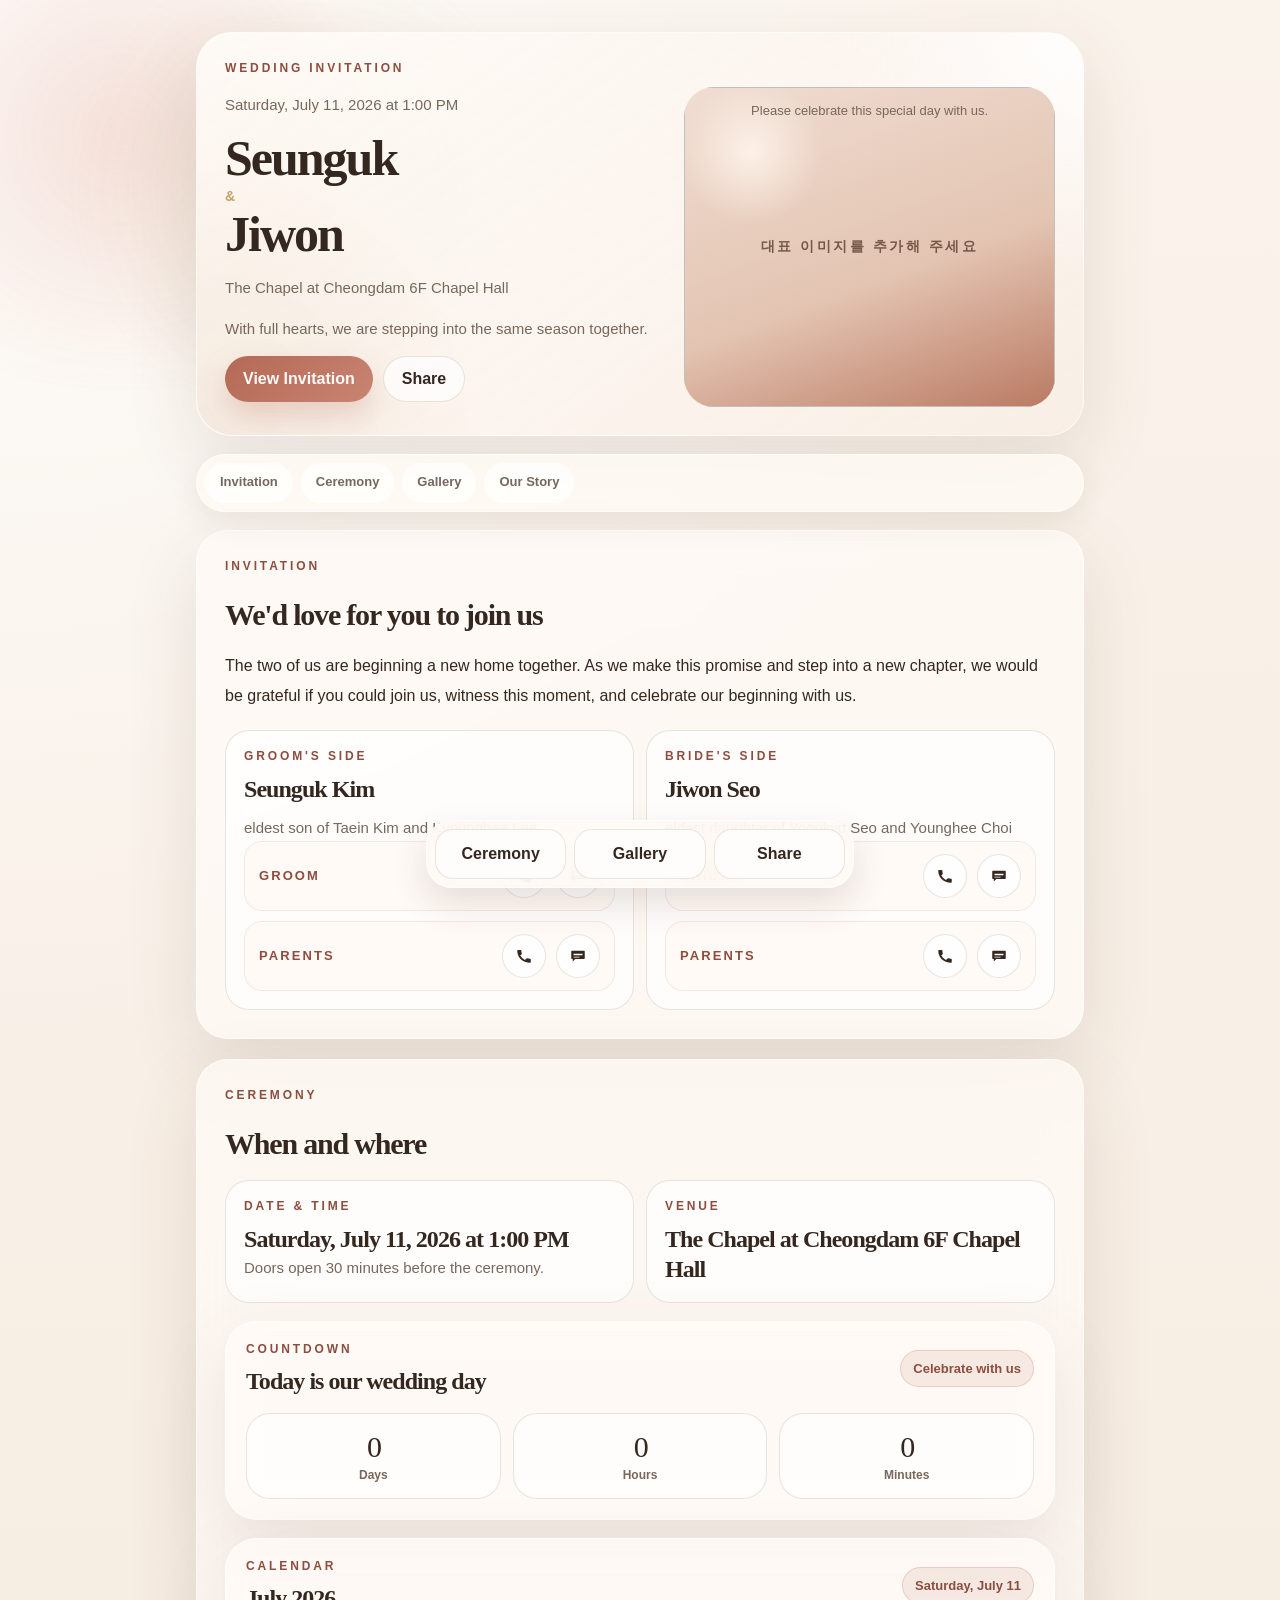
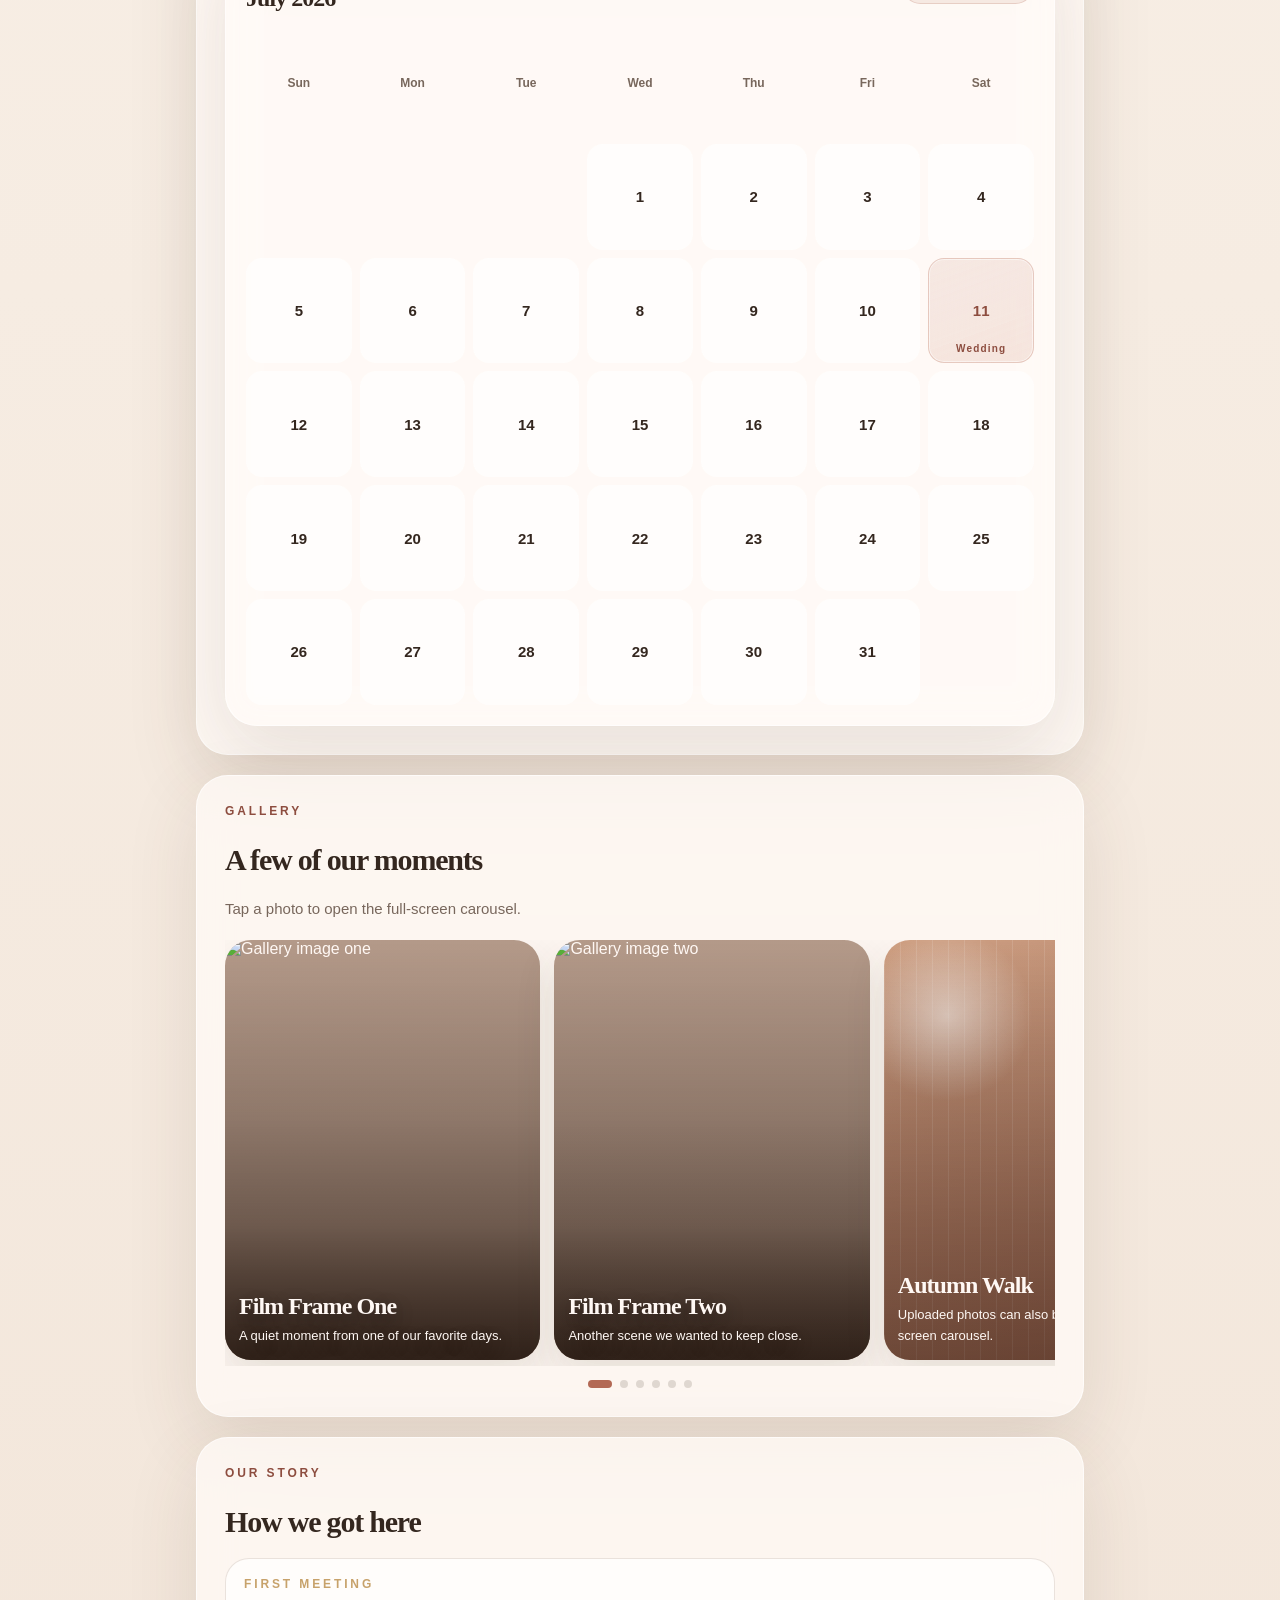
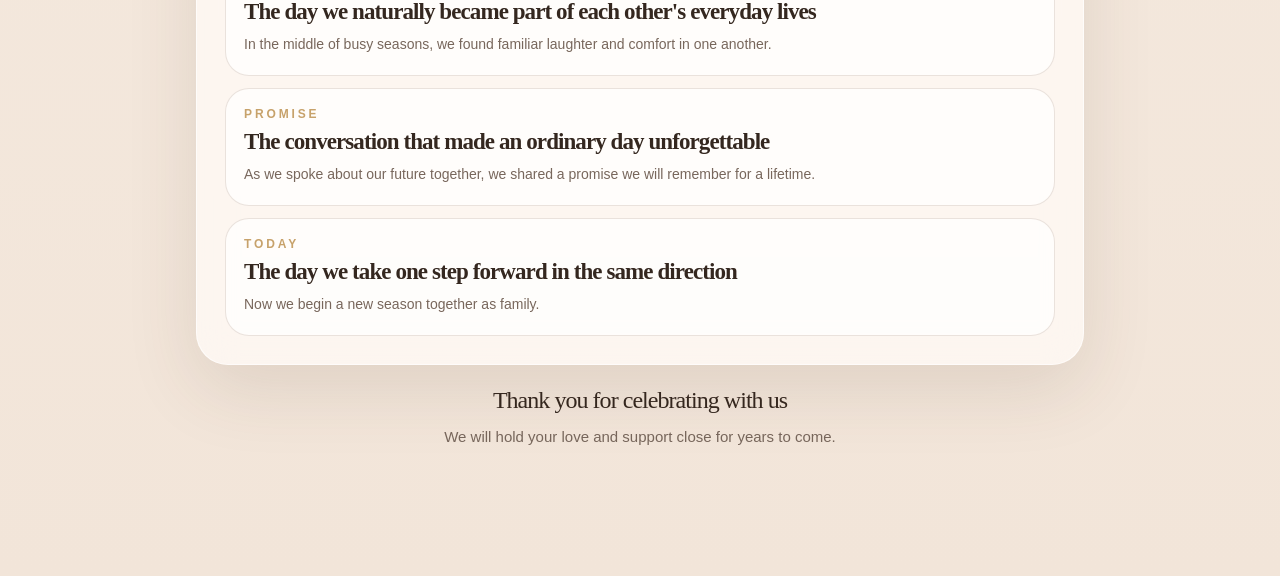
==== commit eb96b74a: "Convert invitation flow to English" ====
--- a/index.html
+++ b/index.html
@@ -1,20 +1,20 @@
 <!doctype html>
-<html lang="ko">
+<html lang="en">
   <head>
     <meta charset="utf-8" />
     <meta
       name="viewport"
       content="width=device-width, initial-scale=1, viewport-fit=cover"
     />
-    <title>민준과 서연의 모바일 청첩장</title>
+    <title>Wedding Invitation</title>
     <meta
       name="description"
-      content="소중한 분들을 민준과 서연의 결혼식에 초대합니다."
+      content="You are warmly invited to celebrate our wedding."
     />
     <meta name="theme-color" content="#f4e9df" />
     <meta name="apple-mobile-web-app-capable" content="yes" />
     <meta name="apple-mobile-web-app-status-bar-style" content="default" />
-    <meta name="apple-mobile-web-app-title" content="모바일 청첩장" />
+    <meta name="apple-mobile-web-app-title" content="Wedding Invitation" />
     <link rel="manifest" href="manifest.webmanifest" />
     <link rel="icon" href="assets/icon.svg" type="image/svg+xml" />
     <link rel="apple-touch-icon" href="assets/icon.svg" />
@@ -30,21 +30,21 @@
     <div class="shell">
       <header class="hero" id="top">
         <div class="hero-card">
-          <p class="hero-kicker">모바일 초대장</p>
+          <p class="hero-kicker">Wedding Invitation</p>
           <div class="hero-layout">
             <div class="hero-copy">
               <p class="hero-date" id="heroDate"></p>
               <h1 class="hero-title">
                 <span id="groomName"></span>
-                <span class="hero-connector">그리고</span>
+                <span class="hero-connector">&amp;</span>
                 <span id="brideName"></span>
               </h1>
               <p class="hero-venue" id="heroVenue"></p>
               <p class="hero-message" id="heroMessage"></p>
               <div class="hero-actions">
-                <a class="primary-button" href="#intro">초대장 보기</a>
+                <a class="primary-button" href="#intro">View Invitation</a>
                 <button class="secondary-button" id="shareButton" type="button">
-                  공유하기
+                  Share
                 </button>
               </div>
             </div>
@@ -56,62 +56,60 @@
           </div>
         </div>
 
-        <nav class="quick-nav" aria-label="바로가기">
-          <a href="#intro">초대</a>
-          <a href="#schedule">예식</a>
-          <a href="#gallery">갤러리</a>
-          <a href="#location">오시는 길</a>
-          <a href="#accounts">마음 전하실 곳</a>
-          <a href="#rsvp">참석 의사</a>
+        <nav class="quick-nav" aria-label="Quick links">
+          <a href="#intro">Invitation</a>
+          <a href="#schedule">Ceremony</a>
+          <a href="#gallery">Gallery</a>
+          <a href="#story">Our Story</a>
         </nav>
       </header>
 
       <main>
         <section class="section-card" id="intro">
-          <p class="section-tag">초대의 글</p>
-          <h2 class="section-title">귀한 걸음으로 축복해 주세요</h2>
+          <p class="section-tag">Invitation</p>
+          <h2 class="section-title">We'd love for you to join us</h2>
           <p class="lead" id="invitationMessage"></p>
 
           <div class="family-grid">
             <article class="family-card">
-              <p class="family-role">신랑측</p>
+              <p class="family-role">Groom's Side</p>
               <h3 class="family-name" id="groomFullName"></h3>
               <p class="family-parents" id="groomParents"></p>
               <div class="contact-stack">
                 <div class="contact-item">
-                  <span class="contact-label">신랑</span>
-                  <div class="contact-row">
-                    <a class="icon-button" id="groomPhoneLink" href="#" aria-label="신랑에게 전화하기"></a>
-                    <a class="icon-button" id="groomSmsLink" href="#" aria-label="신랑에게 문자 보내기"></a>
-                  </div>
-                </div>
-                <div class="contact-item">
-                  <span class="contact-label">혼주</span>
-                  <div class="contact-row">
-                    <a class="icon-button" id="groomParentPhoneLink" href="#" aria-label="신랑측 혼주에게 전화하기"></a>
-                    <a class="icon-button" id="groomParentSmsLink" href="#" aria-label="신랑측 혼주에게 문자 보내기"></a>
+                  <span class="contact-label">Groom</span>
+                  <div class="contact-row">
+                    <a class="icon-button" id="groomPhoneLink" href="#" aria-label="Call the groom"></a>
+                    <a class="icon-button" id="groomSmsLink" href="#" aria-label="Text the groom"></a>
+                  </div>
+                </div>
+                <div class="contact-item">
+                  <span class="contact-label">Parents</span>
+                  <div class="contact-row">
+                    <a class="icon-button" id="groomParentPhoneLink" href="#" aria-label="Call the groom's parents"></a>
+                    <a class="icon-button" id="groomParentSmsLink" href="#" aria-label="Text the groom's parents"></a>
                   </div>
                 </div>
               </div>
             </article>
 
             <article class="family-card">
-              <p class="family-role">신부측</p>
+              <p class="family-role">Bride's Side</p>
               <h3 class="family-name" id="brideFullName"></h3>
               <p class="family-parents" id="brideParents"></p>
               <div class="contact-stack">
                 <div class="contact-item">
-                  <span class="contact-label">신부</span>
-                  <div class="contact-row">
-                    <a class="icon-button" id="bridePhoneLink" href="#" aria-label="신부에게 전화하기"></a>
-                    <a class="icon-button" id="brideSmsLink" href="#" aria-label="신부에게 문자 보내기"></a>
-                  </div>
-                </div>
-                <div class="contact-item">
-                  <span class="contact-label">혼주</span>
-                  <div class="contact-row">
-                    <a class="icon-button" id="brideParentPhoneLink" href="#" aria-label="신부측 혼주에게 전화하기"></a>
-                    <a class="icon-button" id="brideParentSmsLink" href="#" aria-label="신부측 혼주에게 문자 보내기"></a>
+                  <span class="contact-label">Bride</span>
+                  <div class="contact-row">
+                    <a class="icon-button" id="bridePhoneLink" href="#" aria-label="Call the bride"></a>
+                    <a class="icon-button" id="brideSmsLink" href="#" aria-label="Text the bride"></a>
+                  </div>
+                </div>
+                <div class="contact-item">
+                  <span class="contact-label">Parents</span>
+                  <div class="contact-row">
+                    <a class="icon-button" id="brideParentPhoneLink" href="#" aria-label="Call the bride's parents"></a>
+                    <a class="icon-button" id="brideParentSmsLink" href="#" aria-label="Text the bride's parents"></a>
                   </div>
                 </div>
               </div>
@@ -120,18 +118,18 @@
         </section>
 
         <section class="section-card" id="schedule">
-          <p class="section-tag">예식 정보</p>
-          <h2 class="section-title">언제 어디서 만나나요</h2>
+          <p class="section-tag">Ceremony</p>
+          <h2 class="section-title">When and where</h2>
 
           <div class="info-stack">
             <article class="info-card">
-              <p class="info-label">예식 일시</p>
+              <p class="info-label">Date &amp; Time</p>
               <strong class="info-value" id="ceremonySummary"></strong>
               <p class="info-description" id="ceremonyDescription"></p>
             </article>
 
             <article class="info-card">
-              <p class="info-label">예식 장소</p>
+              <p class="info-label">Venue</p>
               <strong class="info-value" id="venueName"></strong>
               <p class="info-description" id="venueAddress"></p>
             </article>
@@ -140,7 +138,7 @@
           <article class="countdown-card">
             <div class="countdown-head">
               <div>
-                <p class="info-label">예식까지 남은 시간</p>
+                <p class="info-label">Countdown</p>
                 <strong class="countdown-title" id="countdownTitle"></strong>
               </div>
               <span class="countdown-badge" id="countdownBadge"></span>
@@ -148,15 +146,15 @@
             <div class="countdown-grid">
               <div class="countdown-item">
                 <span class="count-value" id="countDays">0</span>
-                <span class="count-label">남은 날</span>
+                <span class="count-label">Days</span>
               </div>
               <div class="countdown-item">
                 <span class="count-value" id="countHours">0</span>
-                <span class="count-label">남은 시간</span>
+                <span class="count-label">Hours</span>
               </div>
               <div class="countdown-item">
                 <span class="count-value" id="countMinutes">0</span>
-                <span class="count-label">남은 분</span>
+                <span class="count-label">Minutes</span>
               </div>
             </div>
           </article>
@@ -164,146 +162,38 @@
           <article class="calendar-card">
             <div class="calendar-head">
               <div>
-                <p class="info-label">예식 달력</p>
+                <p class="info-label">Calendar</p>
                 <strong class="calendar-title" id="calendarTitle"></strong>
               </div>
               <span class="calendar-badge" id="calendarBadge"></span>
             </div>
             <div class="calendar-weekdays" aria-hidden="true">
-              <span>일</span>
-              <span>월</span>
-              <span>화</span>
-              <span>수</span>
-              <span>목</span>
-              <span>금</span>
-              <span>토</span>
+              <span>Sun</span>
+              <span>Mon</span>
+              <span>Tue</span>
+              <span>Wed</span>
+              <span>Thu</span>
+              <span>Fri</span>
+              <span>Sat</span>
             </div>
             <div class="calendar-grid" id="calendarGrid"></div>
           </article>
         </section>
 
         <section class="section-card" id="gallery">
-          <p class="section-tag">갤러리</p>
-          <h2 class="section-title">우리의 순간을 담았습니다</h2>
+          <p class="section-tag">Gallery</p>
+          <h2 class="section-title">A few of our moments</h2>
           <p class="section-note" id="galleryNote"></p>
           <div class="gallery-carousel-shell">
-            <div class="gallery-track" id="galleryTrack" aria-label="웨딩 갤러리"></div>
-            <div class="gallery-dots" id="galleryDots" aria-label="갤러리 페이지 선택"></div>
+            <div class="gallery-track" id="galleryTrack" aria-label="Wedding gallery"></div>
+            <div class="gallery-dots" id="galleryDots" aria-label="Select gallery slide"></div>
           </div>
         </section>
 
         <section class="section-card" id="story">
-          <p class="section-tag">우리의 여정</p>
-          <h2 class="section-title">천천히 같은 방향이 되었습니다</h2>
+          <p class="section-tag">Our Story</p>
+          <h2 class="section-title">How we got here</h2>
           <div class="timeline-list" id="timelineList"></div>
-        </section>
-
-        <section class="section-card" id="location">
-          <p class="section-tag">오시는 길</p>
-          <h2 class="section-title">편안한 걸음으로 찾아와 주세요</h2>
-
-          <article class="map-card">
-            <div class="map-art" aria-hidden="true">
-              <span class="map-pin pin-a"></span>
-              <span class="map-pin pin-b"></span>
-              <span class="map-line map-line-a"></span>
-              <span class="map-line map-line-b"></span>
-              <div class="map-center">
-                <strong id="mapVenueName"></strong>
-                <span>예식장 위치 안내</span>
-              </div>
-            </div>
-
-            <div class="map-copy">
-              <strong id="locationAddress"></strong>
-              <p id="locationDetail"></p>
-              <div class="route-buttons">
-                <a class="line-button" id="kakaoMapLink" href="#" rel="noreferrer noopener" target="_blank">카카오맵</a>
-                <a class="line-button" id="naverMapLink" href="#" rel="noreferrer noopener" target="_blank">네이버지도</a>
-                <a class="line-button" id="tmapLink" href="#" rel="noreferrer noopener">티맵</a>
-                <a class="line-button" id="googleMapLink" href="#" rel="noreferrer noopener" target="_blank">구글지도</a>
-                <button class="line-button" id="copyAddressButton" type="button">주소 복사</button>
-              </div>
-            </div>
-          </article>
-
-          <figure class="directions-figure" id="directionsFigure" hidden>
-            <img class="directions-image" id="directionsImage" alt="" />
-            <figcaption class="section-note">직접 업로드한 약도 이미지</figcaption>
-          </figure>
-
-          <div class="notice-grid" id="transportList"></div>
-        </section>
-
-        <section class="section-card" id="notice">
-          <p class="section-tag">안내사항</p>
-          <h2 class="section-title">미리 전해드리는 말씀</h2>
-          <div class="notice-grid" id="noticeList"></div>
-        </section>
-
-        <section class="section-card" id="accounts">
-          <p class="section-tag">마음 전하실 곳</p>
-          <h2 class="section-title">축복의 마음만으로도 충분합니다</h2>
-          <p class="section-note" id="accountNote"></p>
-          <div class="account-list" id="accountList"></div>
-        </section>
-
-        <section class="section-card" id="rsvp">
-          <p class="section-tag">참석 의사</p>
-          <h2 class="section-title">함께해 주실 마음을 남겨 주세요</h2>
-          <p class="section-note" id="rsvpNote"></p>
-
-          <form class="rsvp-form" id="rsvpForm">
-            <label class="field">
-              <span>성함</span>
-              <input id="guestName" name="guestName" type="text" placeholder="성함을 입력해 주세요" required />
-            </label>
-
-            <fieldset class="field">
-              <legend>참석 여부</legend>
-              <div class="radio-group">
-                <label class="radio-pill">
-                  <input type="radio" name="attendance" value="참석" checked />
-                  <span>참석</span>
-                </label>
-                <label class="radio-pill">
-                  <input type="radio" name="attendance" value="불참" />
-                  <span>불참</span>
-                </label>
-              </div>
-            </fieldset>
-
-            <div class="field-row">
-              <label class="field">
-                <span>동행 인원</span>
-                <input name="companions" type="number" min="0" max="9" value="1" />
-              </label>
-
-              <label class="field">
-                <span>식사 여부</span>
-                <select name="meal">
-                  <option value="식사 예정">식사 예정</option>
-                  <option value="식사 안 함">식사 안 함</option>
-                </select>
-              </label>
-            </div>
-
-            <label class="field">
-              <span>전하고 싶은 말</span>
-              <textarea
-                name="message"
-                rows="4"
-                placeholder="축하의 마음을 남겨 주세요"
-              ></textarea>
-            </label>
-
-            <div class="form-actions">
-              <button class="primary-button" type="submit">참석 의사 보내기</button>
-              <button class="secondary-button" id="resetRsvpButton" type="button">입력 초기화</button>
-            </div>
-
-            <p class="save-note" id="saveNote">아직 전달된 참석 의사가 없습니다.</p>
-          </form>
         </section>
       </main>
 
@@ -313,23 +203,23 @@
       </footer>
     </div>
 
-    <div class="bottom-bar" aria-label="빠른 실행">
-      <a class="bottom-action" href="#location">오시는 길</a>
-      <a class="bottom-action" href="#rsvp">참석 의사</a>
-      <button class="bottom-action" id="bottomShareButton" type="button">공유하기</button>
+    <div class="bottom-bar" aria-label="Quick actions">
+      <a class="bottom-action" href="#schedule">Ceremony</a>
+      <a class="bottom-action" href="#gallery">Gallery</a>
+      <button class="bottom-action" id="bottomShareButton" type="button">Share</button>
     </div>
 
     <div class="gallery-viewer" id="galleryViewer" hidden>
       <div class="gallery-viewer-backdrop" id="galleryViewerBackdrop"></div>
-      <div class="gallery-viewer-panel" role="dialog" aria-modal="true" aria-label="갤러리 전체 화면 보기">
+      <div class="gallery-viewer-panel" role="dialog" aria-modal="true" aria-label="Full-screen gallery">
         <div class="gallery-viewer-head">
           <p class="modal-index" id="galleryViewerIndex"></p>
-          <button class="modal-close" id="galleryViewerClose" type="button">닫기</button>
+          <button class="modal-close" id="galleryViewerClose" type="button">Close</button>
         </div>
         <div class="gallery-viewer-viewport" id="galleryViewerTrack"></div>
         <div class="gallery-viewer-controls">
-          <button class="line-button" id="galleryViewerPrev" type="button">이전</button>
-          <button class="line-button" id="galleryViewerNext" type="button">다음</button>
+          <button class="line-button" id="galleryViewerPrev" type="button">Previous</button>
+          <button class="line-button" id="galleryViewerNext" type="button">Next</button>
         </div>
         <div class="gallery-viewer-copy">
           <h3 class="modal-title" id="galleryViewerTitle"></h3>
@@ -342,7 +232,7 @@
 
     <noscript>
       <div class="noscript-banner">
-        원활한 이용을 위해 브라우저의 자바스크립트를 켜 주세요.
+        Please enable JavaScript in your browser for the best experience.
       </div>
     </noscript>
   </body>
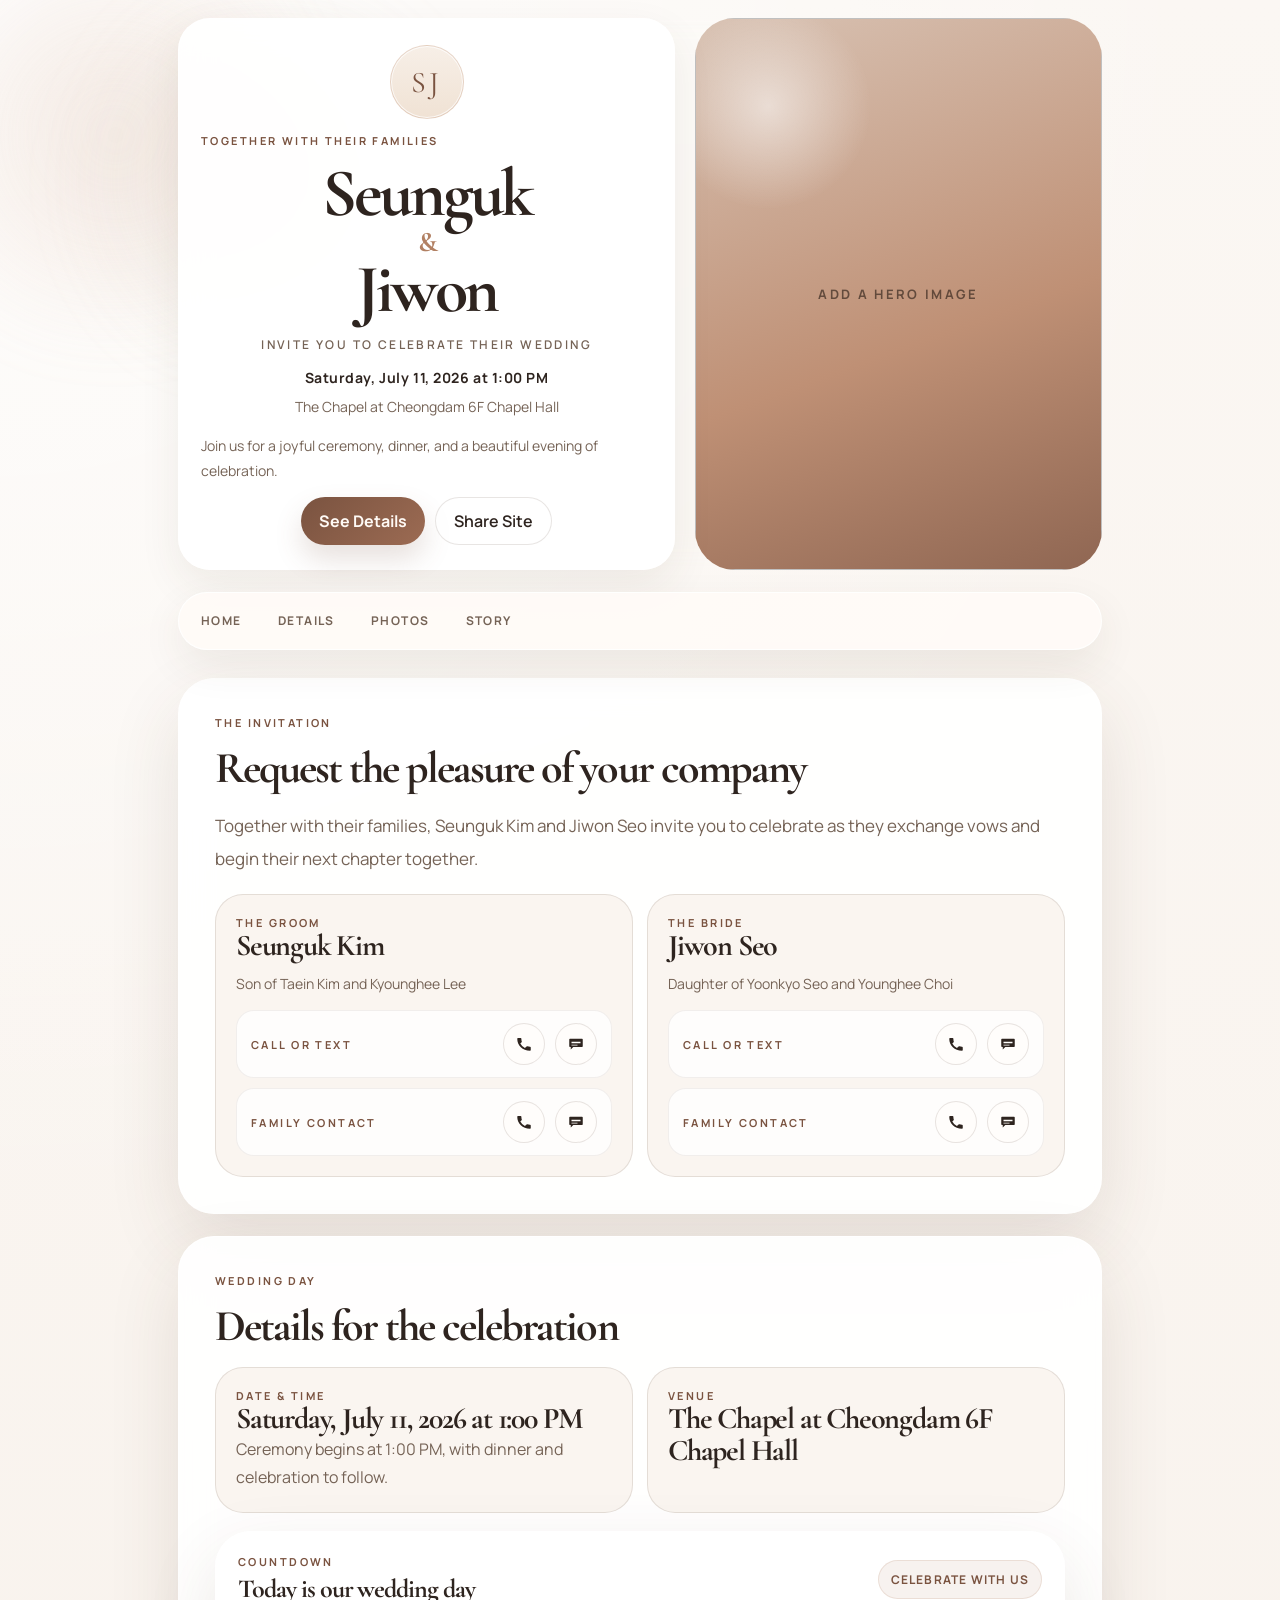
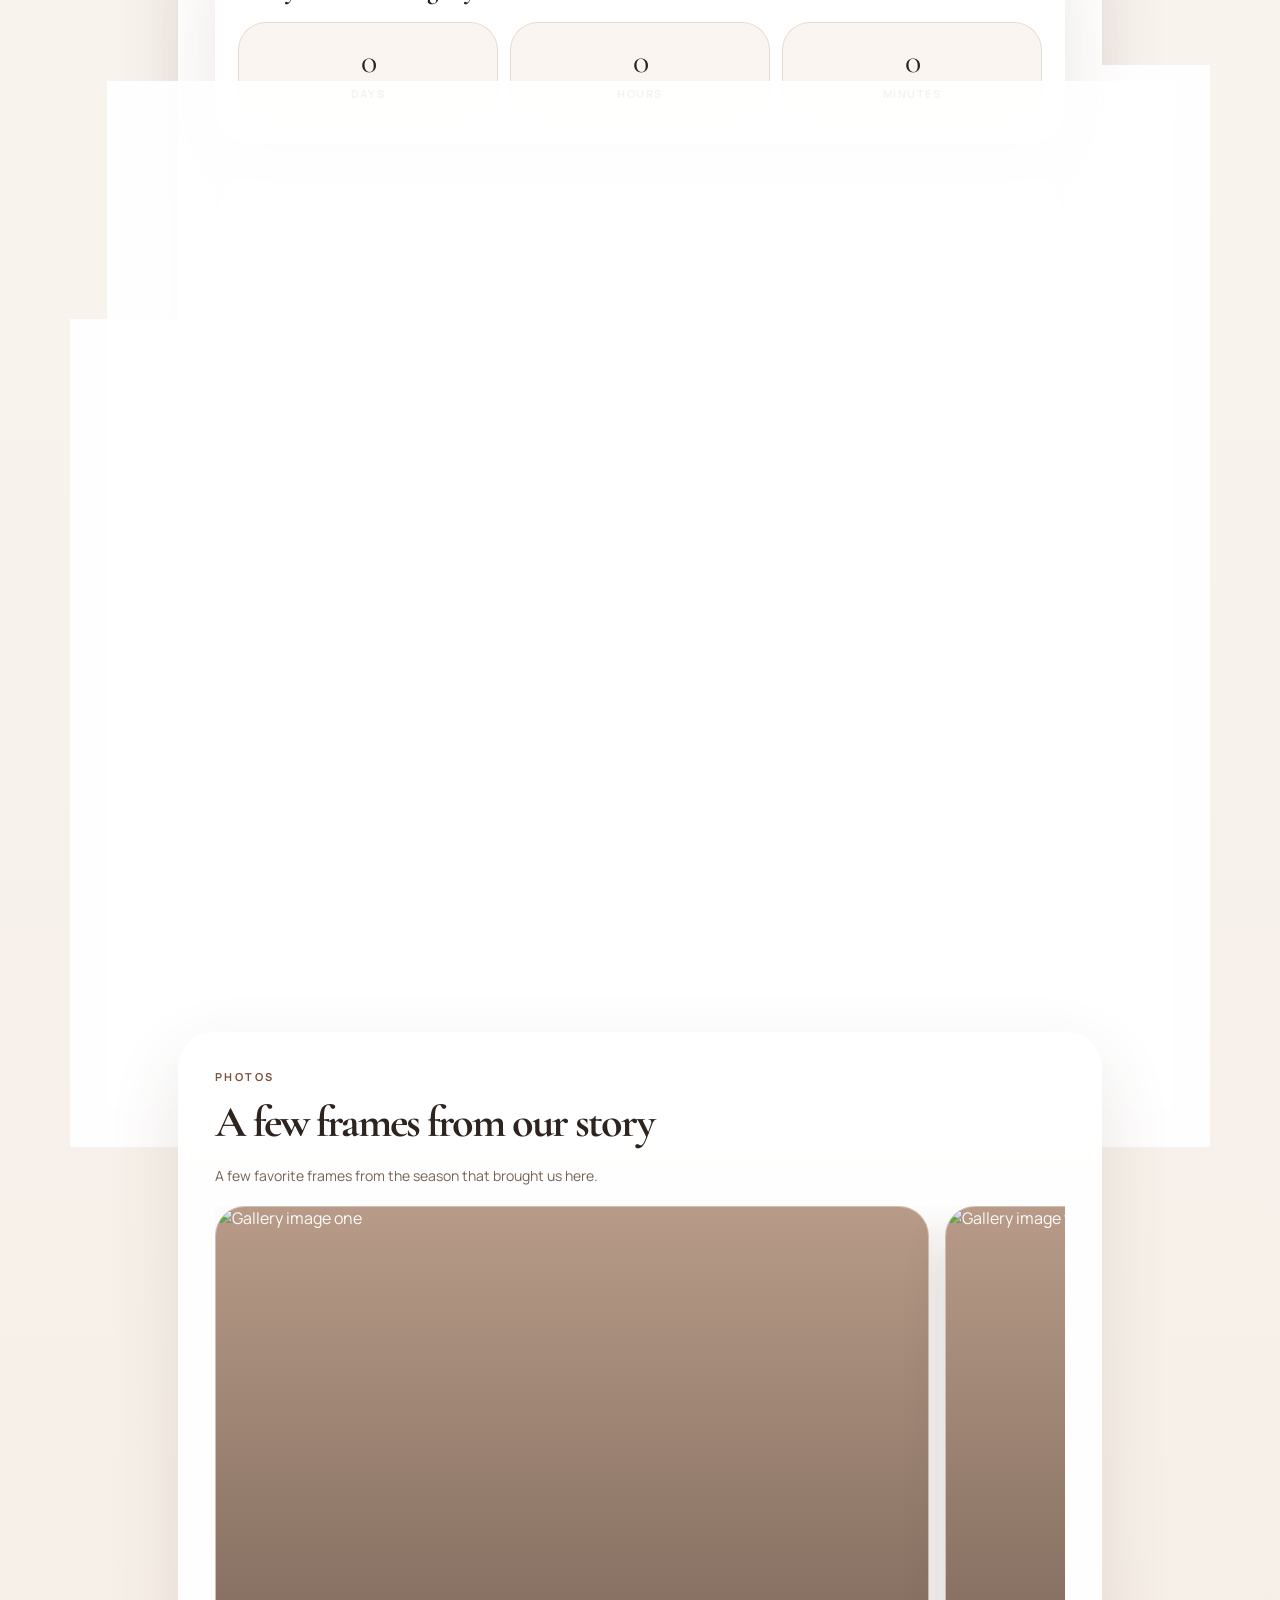
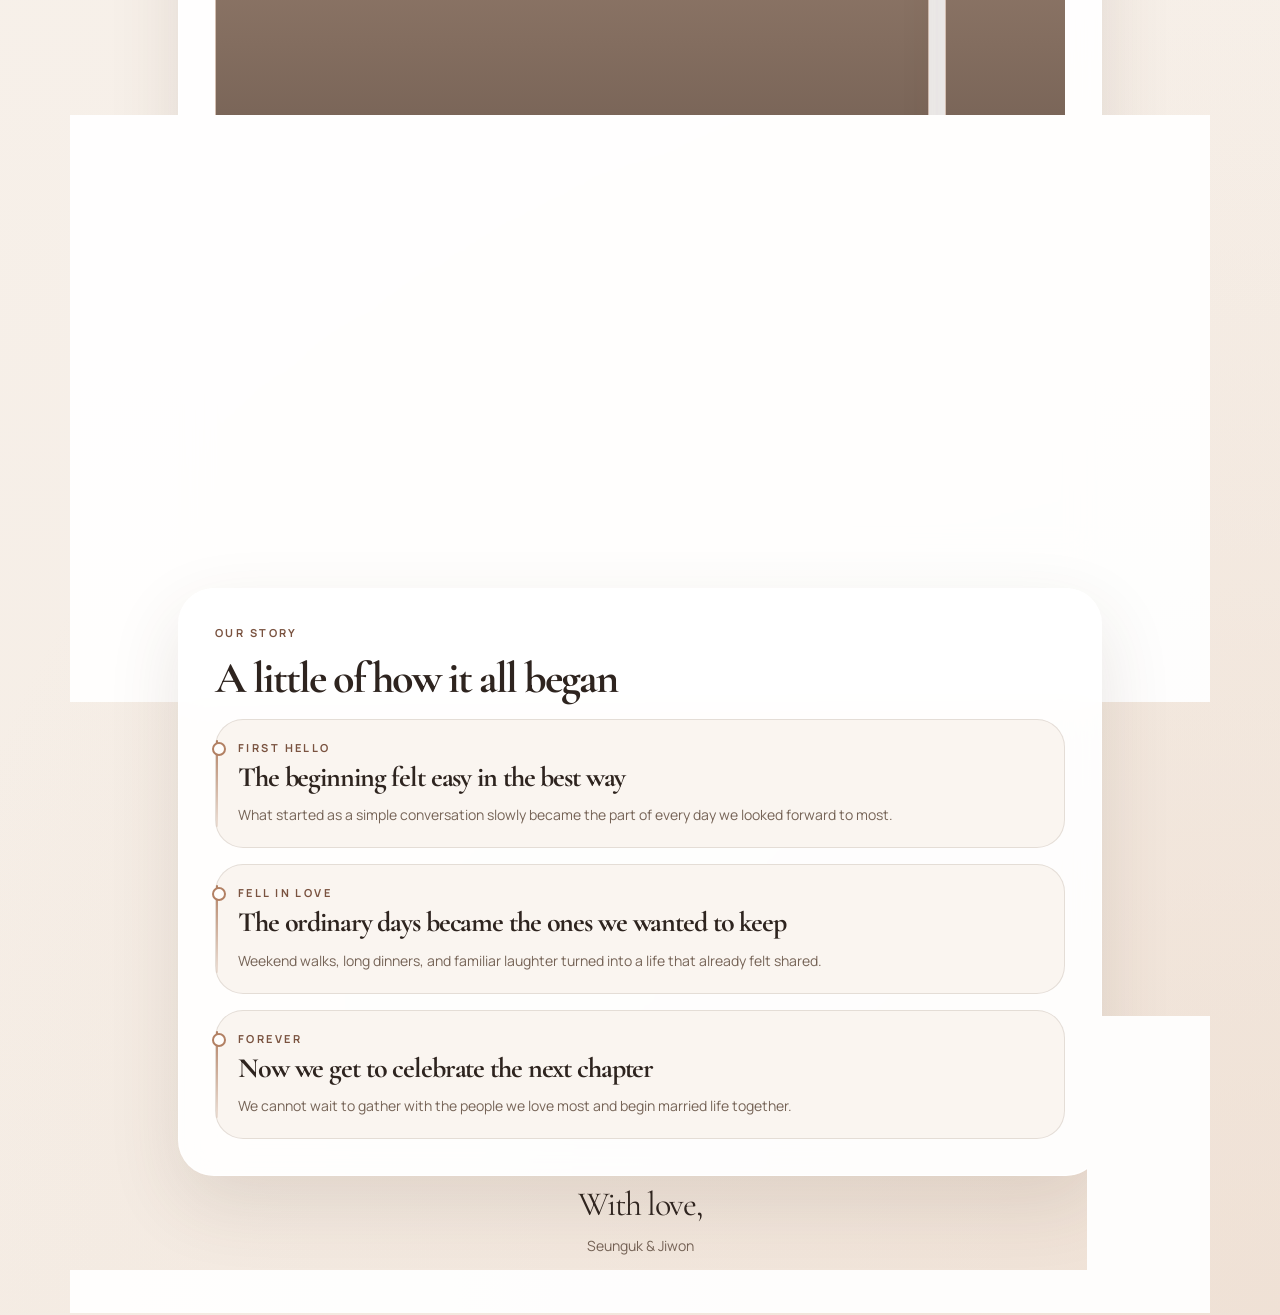
==== commit 7469ca7a: "Restyle invitation for US wedding site look" ====
--- a/index.html
+++ b/index.html
@@ -15,6 +15,12 @@
     <meta name="apple-mobile-web-app-capable" content="yes" />
     <meta name="apple-mobile-web-app-status-bar-style" content="default" />
     <meta name="apple-mobile-web-app-title" content="Wedding Invitation" />
+    <link rel="preconnect" href="https://fonts.googleapis.com" />
+    <link rel="preconnect" href="https://fonts.gstatic.com" crossorigin />
+    <link
+      rel="stylesheet"
+      href="https://fonts.googleapis.com/css2?family=Cormorant+Garamond:wght@500;600;700&family=Manrope:wght@400;500;600;700&display=swap"
+    />
     <link rel="manifest" href="manifest.webmanifest" />
     <link rel="icon" href="assets/icon.svg" type="image/svg+xml" />
     <link rel="apple-touch-icon" href="assets/icon.svg" />
@@ -29,62 +35,66 @@
 
     <div class="shell">
       <header class="hero" id="top">
-        <div class="hero-card">
-          <p class="hero-kicker">Wedding Invitation</p>
+        <div class="hero-card invitation-hero">
           <div class="hero-layout">
+            <figure class="hero-media" id="heroMedia">
+              <img class="hero-image" id="heroImage" alt="" />
+              <figcaption class="hero-image-caption" id="heroImageCaption"></figcaption>
+            </figure>
+
             <div class="hero-copy">
-              <p class="hero-date" id="heroDate"></p>
+              <div class="hero-monogram" id="heroMonogram" aria-hidden="true"></div>
+              <p class="hero-kicker">Together with their families</p>
               <h1 class="hero-title">
                 <span id="groomName"></span>
                 <span class="hero-connector">&amp;</span>
                 <span id="brideName"></span>
               </h1>
-              <p class="hero-venue" id="heroVenue"></p>
+              <p class="hero-subtitle">invite you to celebrate their wedding</p>
+              <div class="hero-meta">
+                <p class="hero-date" id="heroDate"></p>
+                <p class="hero-venue" id="heroVenue"></p>
+              </div>
               <p class="hero-message" id="heroMessage"></p>
               <div class="hero-actions">
-                <a class="primary-button" href="#intro">View Invitation</a>
+                <a class="primary-button" href="#schedule">See Details</a>
                 <button class="secondary-button" id="shareButton" type="button">
-                  Share
+                  Share Site
                 </button>
               </div>
             </div>
-
-            <figure class="hero-media" id="heroMedia">
-              <img class="hero-image" id="heroImage" alt="" />
-              <figcaption class="hero-image-caption" id="heroImageCaption"></figcaption>
-            </figure>
           </div>
         </div>
 
         <nav class="quick-nav" aria-label="Quick links">
-          <a href="#intro">Invitation</a>
-          <a href="#schedule">Ceremony</a>
-          <a href="#gallery">Gallery</a>
-          <a href="#story">Our Story</a>
+          <a href="#top">Home</a>
+          <a href="#schedule">Details</a>
+          <a href="#gallery">Photos</a>
+          <a href="#story">Story</a>
         </nav>
       </header>
 
       <main>
         <section class="section-card" id="intro">
-          <p class="section-tag">Invitation</p>
-          <h2 class="section-title">We'd love for you to join us</h2>
+          <p class="section-tag">The Invitation</p>
+          <h2 class="section-title">Request the pleasure of your company</h2>
           <p class="lead" id="invitationMessage"></p>
 
           <div class="family-grid">
             <article class="family-card">
-              <p class="family-role">Groom's Side</p>
+              <p class="family-role">The Groom</p>
               <h3 class="family-name" id="groomFullName"></h3>
               <p class="family-parents" id="groomParents"></p>
               <div class="contact-stack">
                 <div class="contact-item">
-                  <span class="contact-label">Groom</span>
+                  <span class="contact-label">Call or Text</span>
                   <div class="contact-row">
                     <a class="icon-button" id="groomPhoneLink" href="#" aria-label="Call the groom"></a>
                     <a class="icon-button" id="groomSmsLink" href="#" aria-label="Text the groom"></a>
                   </div>
                 </div>
                 <div class="contact-item">
-                  <span class="contact-label">Parents</span>
+                  <span class="contact-label">Family Contact</span>
                   <div class="contact-row">
                     <a class="icon-button" id="groomParentPhoneLink" href="#" aria-label="Call the groom's parents"></a>
                     <a class="icon-button" id="groomParentSmsLink" href="#" aria-label="Text the groom's parents"></a>
@@ -94,19 +104,19 @@
             </article>
 
             <article class="family-card">
-              <p class="family-role">Bride's Side</p>
+              <p class="family-role">The Bride</p>
               <h3 class="family-name" id="brideFullName"></h3>
               <p class="family-parents" id="brideParents"></p>
               <div class="contact-stack">
                 <div class="contact-item">
-                  <span class="contact-label">Bride</span>
+                  <span class="contact-label">Call or Text</span>
                   <div class="contact-row">
                     <a class="icon-button" id="bridePhoneLink" href="#" aria-label="Call the bride"></a>
                     <a class="icon-button" id="brideSmsLink" href="#" aria-label="Text the bride"></a>
                   </div>
                 </div>
                 <div class="contact-item">
-                  <span class="contact-label">Parents</span>
+                  <span class="contact-label">Family Contact</span>
                   <div class="contact-row">
                     <a class="icon-button" id="brideParentPhoneLink" href="#" aria-label="Call the bride's parents"></a>
                     <a class="icon-button" id="brideParentSmsLink" href="#" aria-label="Text the bride's parents"></a>
@@ -118,8 +128,8 @@
         </section>
 
         <section class="section-card" id="schedule">
-          <p class="section-tag">Ceremony</p>
-          <h2 class="section-title">When and where</h2>
+          <p class="section-tag">Wedding Day</p>
+          <h2 class="section-title">Details for the celebration</h2>
 
           <div class="info-stack">
             <article class="info-card">
@@ -181,8 +191,8 @@
         </section>
 
         <section class="section-card" id="gallery">
-          <p class="section-tag">Gallery</p>
-          <h2 class="section-title">A few of our moments</h2>
+          <p class="section-tag">Photos</p>
+          <h2 class="section-title">A few frames from our story</h2>
           <p class="section-note" id="galleryNote"></p>
           <div class="gallery-carousel-shell">
             <div class="gallery-track" id="galleryTrack" aria-label="Wedding gallery"></div>
@@ -192,7 +202,7 @@
 
         <section class="section-card" id="story">
           <p class="section-tag">Our Story</p>
-          <h2 class="section-title">How we got here</h2>
+          <h2 class="section-title">A little of how it all began</h2>
           <div class="timeline-list" id="timelineList"></div>
         </section>
       </main>
@@ -201,12 +211,6 @@
         <p class="footer-title" id="footerTitle"></p>
         <p class="footer-copy" id="footerCopy"></p>
       </footer>
-    </div>
-
-    <div class="bottom-bar" aria-label="Quick actions">
-      <a class="bottom-action" href="#schedule">Ceremony</a>
-      <a class="bottom-action" href="#gallery">Gallery</a>
-      <button class="bottom-action" id="bottomShareButton" type="button">Share</button>
     </div>
 
     <div class="gallery-viewer" id="galleryViewer" hidden>
--- a/styles.css
+++ b/styles.css
@@ -1,23 +1,23 @@
 :root {
-  --bg: #f6eee6;
-  --bg-strong: #efe0d1;
-  --panel: rgba(255, 250, 246, 0.78);
-  --panel-solid: #fff8f2;
-  --line: rgba(124, 91, 67, 0.16);
-  --line-strong: rgba(124, 91, 67, 0.3);
-  --text: #34271f;
-  --muted: #78675c;
-  --accent: #b36955;
-  --accent-strong: #8d4d3f;
-  --accent-soft: #e9c7bb;
-  --gold: #c7a26b;
-  --green: #5c7568;
-  --shadow: 0 24px 72px rgba(82, 60, 45, 0.12);
-  --radius-xl: 32px;
-  --radius-lg: 24px;
-  --radius-md: 18px;
-  --font-title: "AppleMyungjo", "Nanum Myeongjo", "Noto Serif KR", serif;
-  --font-body: "Pretendard Variable", "Apple SD Gothic Neo", "Malgun Gothic", sans-serif;
+  --bg: #f7f2ec;
+  --bg-soft: #fcf8f4;
+  --panel: rgba(255, 255, 255, 0.92);
+  --panel-strong: #fffdfb;
+  --panel-soft: #faf5f0;
+  --line: rgba(92, 71, 57, 0.14);
+  --line-strong: rgba(92, 71, 57, 0.26);
+  --text: #2e241f;
+  --muted: #756356;
+  --accent: #b28063;
+  --accent-strong: #7a5340;
+  --accent-soft: #ead8ca;
+  --shadow: 0 28px 72px rgba(79, 58, 43, 0.12);
+  --shadow-soft: 0 16px 42px rgba(79, 58, 43, 0.08);
+  --radius-xl: 36px;
+  --radius-lg: 28px;
+  --radius-md: 20px;
+  --font-title: "Cormorant Garamond", Georgia, serif;
+  --font-body: "Manrope", "Avenir Next", "Segoe UI", sans-serif;
 }
 
 * {
@@ -32,8 +32,9 @@
   margin: 0;
   min-height: 100vh;
   background:
-    radial-gradient(circle at top left, rgba(255, 255, 255, 0.74), transparent 28%),
-    linear-gradient(180deg, #faf3eb 0%, #f2e5d9 100%);
+    radial-gradient(circle at top left, rgba(255, 255, 255, 0.82), transparent 26%),
+    radial-gradient(circle at bottom right, rgba(231, 208, 191, 0.42), transparent 30%),
+    linear-gradient(180deg, #fbf7f3 0%, #f5ede5 100%);
   color: var(--text);
   font-family: var(--font-body);
   -webkit-font-smoothing: antialiased;
@@ -88,100 +89,241 @@
 }
 
 .background-bloom {
-  filter: blur(22px);
-  opacity: 0.8;
+  filter: blur(34px);
+  opacity: 0.58;
 }
 
 .bloom-a {
-  background: radial-gradient(circle, rgba(235, 190, 179, 0.55), transparent 60%);
-  left: -18vw;
-  top: -10vh;
-  width: 55vw;
-  height: 50vh;
+  background: radial-gradient(circle, rgba(223, 195, 177, 0.58), transparent 62%);
+  height: 46vh;
+  left: -14vw;
+  top: -8vh;
+  width: 46vw;
 }
 
 .bloom-b {
-  background: radial-gradient(circle, rgba(220, 203, 166, 0.4), transparent 62%);
-  bottom: -10vh;
+  background: radial-gradient(circle, rgba(221, 207, 192, 0.52), transparent 64%);
+  bottom: -12vh;
+  height: 40vh;
   right: -10vw;
-  width: 48vw;
-  height: 42vh;
+  width: 42vw;
 }
 
 .background-grain {
   background-image:
-    linear-gradient(rgba(255, 255, 255, 0.35) 1px, transparent 1px),
-    linear-gradient(90deg, rgba(255, 255, 255, 0.35) 1px, transparent 1px);
-  background-size: 22px 22px;
-  mask-image: linear-gradient(180deg, rgba(0, 0, 0, 0.5), transparent 88%);
-  opacity: 0.16;
+    linear-gradient(rgba(255, 255, 255, 0.28) 1px, transparent 1px),
+    linear-gradient(90deg, rgba(255, 255, 255, 0.28) 1px, transparent 1px);
+  background-size: 26px 26px;
+  mask-image: linear-gradient(180deg, rgba(0, 0, 0, 0.4), transparent 92%);
+  opacity: 0.12;
 }
 
 .shell {
   margin: 0 auto;
-  max-width: 460px;
+  max-width: 560px;
   padding:
-    calc(16px + env(safe-area-inset-top, 0px))
-    max(16px, env(safe-area-inset-right, 0px))
-    calc(116px + env(safe-area-inset-bottom, 0px))
-    max(16px, env(safe-area-inset-left, 0px));
+    calc(18px + env(safe-area-inset-top, 0px))
+    max(18px, env(safe-area-inset-right, 0px))
+    calc(48px + env(safe-area-inset-bottom, 0px))
+    max(18px, env(safe-area-inset-left, 0px));
   position: relative;
 }
 
-.hero {
-  display: grid;
-  gap: 18px;
+.hero,
+main {
+  display: grid;
+  gap: 22px;
+}
+
+.hero-card,
+.section-card,
+.countdown-card,
+.calendar-card {
+  background: var(--panel);
+  backdrop-filter: blur(16px);
+  border: 1px solid rgba(255, 255, 255, 0.84);
+  border-radius: var(--radius-xl);
+  box-shadow: var(--shadow);
 }
 
 .hero-card {
+  padding: 24px;
+}
+
+.invitation-hero {
+  background: transparent;
+  border: 0;
+  box-shadow: none;
+  padding: 0;
+}
+
+.hero-layout {
+  display: grid;
+  gap: 0;
+}
+
+.hero-media {
   background:
-    linear-gradient(145deg, rgba(255, 251, 247, 0.84), rgba(247, 235, 225, 0.7)),
-    rgba(255, 255, 255, 0.3);
-  border: 1px solid rgba(255, 255, 255, 0.6);
-  border-radius: 36px;
-  box-shadow: var(--shadow);
+    radial-gradient(circle at 18% 16%, rgba(255, 255, 255, 0.54), transparent 18%),
+    linear-gradient(160deg, #d8c2b3 0%, #bf9075 58%, #8f6652 100%);
+  border-radius: 40px;
+  margin: 0;
+  min-height: 420px;
   overflow: hidden;
-  padding: 22px;
+  order: -1;
   position: relative;
 }
 
-.hero-card::before {
-  background:
-    radial-gradient(circle at top right, rgba(255, 255, 255, 0.9), transparent 25%),
-    radial-gradient(circle at bottom left, rgba(203, 169, 125, 0.16), transparent 30%);
-  content: "";
+.hero-media.is-empty::before {
+  align-items: center;
+  color: rgba(61, 44, 35, 0.72);
+  content: "Add a hero image";
+  display: flex;
+  font-size: 13px;
+  font-weight: 700;
   inset: 0;
+  justify-content: center;
+  letter-spacing: 0.18em;
   position: absolute;
-}
-
-.hero-card > * {
+  text-transform: uppercase;
+  z-index: 1;
+}
+
+.hero-image {
+  height: 100%;
+  inset: 0;
+  object-fit: cover;
+  position: absolute;
+  user-select: none;
+  width: 100%;
+  -webkit-user-drag: none;
+}
+
+.hero-image-caption {
+  background: linear-gradient(180deg, transparent, rgba(30, 20, 14, 0.56));
+  bottom: 0;
+  color: rgba(255, 251, 247, 0.9);
+  font-size: 12px;
+  left: 0;
+  letter-spacing: 0.06em;
+  margin: 0;
+  padding: 44px 20px 18px;
+  position: absolute;
+  right: 0;
+  text-align: center;
+  z-index: 2;
+}
+
+.hero-copy {
+  background: rgba(255, 255, 255, 0.94);
+  border: 1px solid rgba(255, 255, 255, 0.95);
+  border-radius: 32px;
+  box-shadow: var(--shadow-soft);
+  display: grid;
+  gap: 14px;
+  margin: -64px 18px 0;
+  padding: 26px 22px 24px;
   position: relative;
+  z-index: 1;
+}
+
+.hero-monogram,
+.hero-kicker,
+.section-tag,
+.info-label,
+.timeline-step,
+.modal-index,
+.family-role,
+.contact-label {
+  text-transform: uppercase;
+}
+
+.hero-monogram {
+  align-items: center;
+  background: linear-gradient(180deg, #f7efe7, #f0e2d4);
+  border: 1px solid rgba(178, 128, 99, 0.22);
+  border-radius: 999px;
+  box-shadow: inset 0 0 0 1px rgba(255, 255, 255, 0.76);
+  color: var(--accent-strong);
+  display: inline-grid;
+  font-family: var(--font-title);
+  font-size: 30px;
+  height: 74px;
+  justify-self: center;
+  letter-spacing: 0.1em;
+  place-items: center;
+  width: 74px;
 }
 
 .hero-kicker,
 .section-tag,
 .info-label,
 .modal-index,
-.family-role {
+.family-role,
+.contact-label,
+.timeline-step {
   color: var(--accent-strong);
+  font-size: 11px;
+  font-weight: 700;
+  letter-spacing: 0.22em;
+  margin: 0;
+}
+
+.hero-title,
+.section-title,
+.countdown-title,
+.calendar-title,
+.footer-title,
+.modal-title,
+.family-name,
+.info-value,
+.timeline-title {
+  font-family: var(--font-title);
+}
+
+.hero-title {
+  display: grid;
+  font-size: clamp(48px, 15vw, 68px);
+  gap: 2px;
+  letter-spacing: -0.045em;
+  line-height: 0.94;
+  margin: 0;
+  text-align: center;
+}
+
+.hero-connector {
+  color: var(--accent);
+  font-size: 28px;
+  line-height: 1;
+  text-transform: none;
+}
+
+.hero-subtitle {
+  color: var(--muted);
   font-size: 12px;
-  font-weight: 700;
-  letter-spacing: 0.24em;
-  margin: 0 0 12px;
+  font-weight: 600;
+  letter-spacing: 0.2em;
+  margin: 0;
+  text-align: center;
   text-transform: uppercase;
 }
 
-.hero-layout {
-  display: grid;
-  gap: 20px;
-}
-
-.hero-copy {
-  display: grid;
-  gap: 14px;
-}
-
-.hero-date,
+.hero-meta {
+  display: grid;
+  gap: 6px;
+  justify-items: center;
+}
+
+.hero-date {
+  color: var(--text);
+  font-size: 14px;
+  font-weight: 700;
+  letter-spacing: 0.04em;
+  line-height: 1.5;
+  margin: 0;
+  text-align: center;
+}
+
 .hero-venue,
 .hero-message,
 .section-note,
@@ -190,56 +332,44 @@
 .footer-copy,
 .modal-caption,
 .family-parents,
-.map-copy p {
+.notice-body,
+.lead {
   color: var(--muted);
-  font-size: 15px;
-  line-height: 1.75;
+  line-height: 1.8;
   margin: 0;
 }
 
-.hero-title,
-.section-title,
-.countdown-title,
-.calendar-title,
-.footer-title,
-.modal-title,
-.family-name,
-.info-value {
-  font-family: var(--font-title);
-}
-
-.hero-title {
-  display: grid;
-  font-size: clamp(34px, 11vw, 50px);
-  gap: 4px;
-  letter-spacing: -0.04em;
-  line-height: 1.06;
-  margin: 0;
-}
-
-.hero-connector {
-  color: var(--gold);
-  font-family: var(--font-body);
+.hero-venue,
+.hero-message,
+.section-note,
+.save-note,
+.footer-copy,
+.modal-caption,
+.family-parents,
+.notice-body {
   font-size: 14px;
-  letter-spacing: 0.32em;
-  text-transform: uppercase;
+}
+
+.lead {
+  font-size: 17px;
+  line-height: 1.95;
 }
 
 .hero-actions,
-.form-actions,
-.route-buttons,
 .contact-row {
   display: flex;
   flex-wrap: wrap;
   gap: 10px;
 }
 
+.hero-actions {
+  justify-content: center;
+}
+
 .primary-button,
 .secondary-button,
 .line-button,
 .icon-button,
-.bottom-action,
-.radio-pill span,
 .modal-close {
   transition:
     transform 180ms ease,
@@ -256,21 +386,21 @@
   border-radius: 999px;
   display: inline-flex;
   justify-content: center;
-  min-height: 46px;
+  min-height: 48px;
   padding: 0 18px;
 }
 
 .primary-button {
-  background: linear-gradient(135deg, var(--accent) 0%, #c98472 100%);
+  background: linear-gradient(135deg, var(--accent-strong), #9c6b53);
   border: 0;
-  box-shadow: 0 14px 30px rgba(179, 105, 85, 0.25);
-  color: #fffaf7;
+  box-shadow: 0 14px 28px rgba(122, 83, 64, 0.18);
+  color: #fffaf5;
   font-weight: 700;
 }
 
 .secondary-button,
 .line-button {
-  background: rgba(255, 255, 255, 0.66);
+  background: rgba(255, 255, 255, 0.82);
   border: 1px solid var(--line);
   color: var(--text);
   font-weight: 600;
@@ -280,72 +410,23 @@
 .secondary-button:hover,
 .line-button:hover,
 .icon-button:hover,
-.bottom-action:hover,
 .modal-close:hover {
   transform: translateY(-1px);
 }
 
-.hero-media {
-  background:
-    radial-gradient(circle at 18% 20%, rgba(255, 245, 236, 0.86), transparent 18%),
-    linear-gradient(160deg, #f0ddd2 0%, #e3c4b2 58%, #ba7a63 100%);
-  border-radius: 30px;
-  display: grid;
-  gap: 12px;
-  margin: 0;
-  min-height: 320px;
-  overflow: hidden;
-  position: relative;
-}
-
-.hero-media.is-empty::before {
-  align-items: center;
-  color: rgba(75, 45, 32, 0.72);
-  content: "대표 이미지를 추가해 주세요";
-  display: flex;
-  font-size: 14px;
-  font-weight: 700;
-  inset: 0;
-  justify-content: center;
-  letter-spacing: 0.18em;
-  position: absolute;
-  text-transform: uppercase;
-  z-index: 1;
-}
-
-.hero-image {
-  height: 100%;
-  inset: 0;
-  object-fit: cover;
-  position: absolute;
-  user-select: none;
-  width: 100%;
-  -webkit-user-drag: none;
-}
-
-.hero-image-caption {
-  color: var(--muted);
-  font-size: 13px;
-  margin: 0;
-  padding: 16px 18px;
-  text-align: center;
-  z-index: 2;
-}
-
 .quick-nav {
-  backdrop-filter: blur(10px);
-  background: rgba(255, 250, 245, 0.82);
-  border: 1px solid rgba(255, 255, 255, 0.6);
+  background: rgba(255, 251, 248, 0.9);
+  border: 1px solid rgba(255, 255, 255, 0.82);
   border-radius: 999px;
-  box-shadow: 0 10px 30px rgba(68, 45, 31, 0.08);
+  box-shadow: var(--shadow-soft);
   display: flex;
   gap: 8px;
   overflow-x: auto;
   padding: 8px;
+  position: sticky;
   scroll-snap-type: x proximity;
-  position: sticky;
   top: 12px;
-  z-index: 10;
+  z-index: 20;
 }
 
 .quick-nav::-webkit-scrollbar {
@@ -353,119 +434,99 @@
 }
 
 .quick-nav a {
-  background: rgba(255, 255, 255, 0.72);
-  border: 1px solid transparent;
   border-radius: 999px;
   color: var(--muted);
   flex: 0 0 auto;
-  font-size: 13px;
-  font-weight: 700;
+  font-size: 12px;
+  font-weight: 700;
+  letter-spacing: 0.12em;
   min-height: 40px;
-  padding: 10px 14px;
+  padding: 11px 14px;
   scroll-snap-align: start;
+  text-transform: uppercase;
 }
 
 .quick-nav a:hover,
 .quick-nav a:focus-visible {
-  border-color: var(--accent-soft);
+  background: rgba(255, 255, 255, 0.86);
   color: var(--accent-strong);
 }
 
 main {
+  margin-top: 28px;
+}
+
+.section-card {
   display: grid;
   gap: 18px;
-  margin-top: 18px;
-}
-
-.section-card,
-.countdown-card,
-.calendar-card,
-.map-card {
-  background: var(--panel);
-  backdrop-filter: blur(18px);
-  border: 1px solid rgba(255, 255, 255, 0.66);
-  border-radius: var(--radius-xl);
-  box-shadow: var(--shadow);
-}
-
-.section-card {
-  display: grid;
-  gap: 18px;
-  padding: 24px;
+  padding: 30px 24px;
 }
 
 .section-title {
+  font-size: clamp(34px, 9vw, 44px);
+  letter-spacing: -0.045em;
+  line-height: 1.02;
+  margin: -2px 0 0;
+}
+
+.family-grid,
+.info-stack,
+.field-row {
+  display: grid;
+  gap: 14px;
+}
+
+.family-card,
+.info-card,
+.timeline-item,
+.countdown-item,
+.calendar-cell {
+  background: var(--panel-soft);
+  border: 1px solid var(--line);
+  border-radius: var(--radius-lg);
+}
+
+.family-card,
+.info-card,
+.timeline-item {
+  padding: 20px;
+}
+
+.family-name,
+.info-value,
+.timeline-title {
   font-size: 30px;
   letter-spacing: -0.04em;
-  line-height: 1.2;
-  margin: -6px 0 0;
-}
-
-.lead {
-  font-size: 16px;
-  line-height: 1.9;
-  margin: 0;
-}
-
-.family-grid,
-.info-stack,
-.notice-grid,
-.field-row {
-  display: grid;
-  gap: 12px;
-}
-
-.family-card,
-.info-card,
-.notice-card,
-.timeline-item {
-  background: rgba(255, 255, 255, 0.68);
-  border: 1px solid var(--line);
-  border-radius: var(--radius-lg);
-  padding: 18px;
-}
-
-.family-name,
-.info-value {
-  font-size: 24px;
-  letter-spacing: -0.04em;
-  line-height: 1.24;
+  line-height: 1.05;
   margin: 0 0 10px;
 }
 
 .contact-stack {
   display: grid;
   gap: 10px;
+  margin-top: 14px;
 }
 
 .contact-item {
   align-items: center;
-  background: rgba(255, 248, 243, 0.72);
-  border: 1px solid rgba(179, 105, 85, 0.12);
+  background: rgba(255, 255, 255, 0.78);
+  border: 1px solid rgba(92, 71, 57, 0.08);
   border-radius: 18px;
   display: flex;
   justify-content: space-between;
   padding: 12px 14px;
 }
 
-.contact-label {
-  color: var(--accent-strong);
-  font-size: 13px;
-  font-weight: 700;
-  letter-spacing: 0.16em;
-  text-transform: uppercase;
-}
-
 .icon-button {
   align-items: center;
-  background: rgba(255, 255, 255, 0.82);
+  background: #fffdfb;
   border: 1px solid var(--line);
   border-radius: 999px;
   color: var(--text);
   display: inline-flex;
-  height: 44px;
+  height: 42px;
   justify-content: center;
-  width: 44px;
+  width: 42px;
 }
 
 .icon-button svg {
@@ -474,14 +535,15 @@
 }
 
 .icon-button.is-disabled {
-  color: rgba(120, 103, 92, 0.42);
+  color: rgba(117, 99, 86, 0.4);
   pointer-events: none;
 }
 
 .countdown-card,
-.calendar-card,
-.map-card {
-  padding: 20px;
+.calendar-card {
+  display: grid;
+  gap: 18px;
+  padding: 22px;
 }
 
 .countdown-head,
@@ -495,50 +557,50 @@
 .countdown-title,
 .calendar-title {
   display: block;
-  font-size: 24px;
+  font-size: 26px;
   letter-spacing: -0.04em;
   margin-top: 4px;
 }
 
 .countdown-badge,
 .calendar-badge {
-  background: rgba(179, 105, 85, 0.12);
-  border: 1px solid rgba(179, 105, 85, 0.22);
+  background: rgba(178, 128, 99, 0.1);
+  border: 1px solid rgba(178, 128, 99, 0.18);
   border-radius: 999px;
   color: var(--accent-strong);
   flex: 0 0 auto;
-  font-size: 13px;
-  font-weight: 700;
+  font-size: 12px;
+  font-weight: 700;
+  letter-spacing: 0.1em;
   padding: 10px 12px;
+  text-transform: uppercase;
 }
 
 .countdown-grid {
   display: grid;
   gap: 12px;
   grid-template-columns: repeat(3, minmax(0, 1fr));
-  margin-top: 18px;
 }
 
 .countdown-item {
-  background: rgba(255, 255, 255, 0.68);
-  border: 1px solid var(--line);
-  border-radius: var(--radius-lg);
   display: grid;
   gap: 4px;
-  padding: 16px 12px;
+  padding: 18px 12px;
   text-align: center;
 }
 
 .count-value {
   font-family: var(--font-title);
-  font-size: 30px;
+  font-size: 34px;
   letter-spacing: -0.08em;
 }
 
 .count-label {
   color: var(--muted);
-  font-size: 12px;
-  font-weight: 700;
+  font-size: 11px;
+  font-weight: 700;
+  letter-spacing: 0.14em;
+  text-transform: uppercase;
 }
 
 .calendar-weekdays,
@@ -546,10 +608,6 @@
   display: grid;
   gap: 8px;
   grid-template-columns: repeat(7, minmax(0, 1fr));
-}
-
-.calendar-weekdays {
-  margin-top: 18px;
 }
 
 .calendar-weekdays span,
@@ -562,57 +620,48 @@
 
 .calendar-weekdays span {
   color: var(--muted);
-  font-size: 12px;
-  font-weight: 700;
-}
-
-.calendar-grid {
-  margin-top: 8px;
-}
-
-.calendar-cell {
-  background: rgba(255, 255, 255, 0.64);
-  border: 1px solid transparent;
-  border-radius: 16px;
-  color: var(--text);
-  position: relative;
+  font-size: 11px;
+  font-weight: 700;
+  letter-spacing: 0.12em;
+  text-transform: uppercase;
 }
 
 .calendar-cell.is-empty {
   background: transparent;
+  border-color: transparent;
 }
 
 .calendar-cell.is-event {
-  background: linear-gradient(160deg, rgba(179, 105, 85, 0.12), rgba(233, 199, 187, 0.42));
-  border-color: rgba(179, 105, 85, 0.24);
-  box-shadow: inset 0 0 0 1px rgba(255, 255, 255, 0.5);
+  background: linear-gradient(160deg, rgba(178, 128, 99, 0.12), rgba(234, 216, 202, 0.78));
+  border-color: rgba(178, 128, 99, 0.22);
   color: var(--accent-strong);
 }
 
 .calendar-date {
-  font-size: 15px;
+  font-size: 14px;
   font-weight: 700;
 }
 
 .calendar-note {
-  bottom: 8px;
-  font-size: 10px;
+  bottom: 7px;
+  font-size: 9px;
   font-weight: 700;
   left: 50%;
-  letter-spacing: 0.12em;
+  letter-spacing: 0.14em;
   position: absolute;
+  text-transform: uppercase;
   transform: translateX(-50%);
 }
 
 .gallery-carousel-shell {
   display: grid;
-  gap: 14px;
+  gap: 16px;
 }
 
 .gallery-track {
   display: grid;
-  gap: 14px;
-  grid-auto-columns: minmax(82%, 1fr);
+  gap: 16px;
+  grid-auto-columns: minmax(84%, 1fr);
   grid-auto-flow: column;
   overflow-x: auto;
   padding-bottom: 6px;
@@ -631,46 +680,32 @@
 
 .gallery-card {
   appearance: none;
-  aspect-ratio: 3 / 4;
+  aspect-ratio: 4 / 5;
   background:
-    radial-gradient(circle at 20% 18%, rgba(255, 255, 255, 0.55), transparent 20%),
+    linear-gradient(180deg, rgba(255, 255, 255, 0.08), transparent 44%),
     linear-gradient(160deg, var(--tone-a), var(--tone-b));
-  border: 0;
-  border-radius: 26px;
-  box-shadow: 0 18px 40px rgba(77, 54, 41, 0.12);
-  color: #fff8f4;
+  border: 1px solid rgba(255, 255, 255, 0.32);
+  border-radius: 30px;
+  box-shadow: 0 24px 44px rgba(67, 48, 37, 0.16);
+  color: #fffaf7;
   cursor: pointer;
   display: grid;
   overflow: hidden;
-  padding: 14px;
+  padding: 16px;
   position: relative;
   text-align: left;
   touch-action: pan-x pan-y;
 }
 
 .gallery-card.has-image {
-  background: #bda291;
+  background: #bea18d;
 }
 
 .gallery-card::after {
-  background:
-    linear-gradient(180deg, transparent, rgba(56, 35, 25, 0.45)),
-    repeating-linear-gradient(
-      90deg,
-      rgba(255, 255, 255, 0.12) 0,
-      rgba(255, 255, 255, 0.12) 1px,
-      transparent 1px,
-      transparent 16px
-    );
+  background: linear-gradient(180deg, rgba(23, 14, 11, 0.04), rgba(23, 14, 11, 0.68));
   content: "";
   inset: 0;
   position: absolute;
-}
-
-.gallery-card.has-image::after {
-  background:
-    linear-gradient(180deg, rgba(33, 20, 13, 0.06), rgba(33, 20, 13, 0.62)),
-    linear-gradient(180deg, transparent 42%, rgba(33, 20, 13, 0.12) 68%, rgba(33, 20, 13, 0.74) 100%);
 }
 
 .gallery-card > * {
@@ -695,19 +730,15 @@
   gap: 6px;
 }
 
-.gallery-card.has-image .gallery-copy {
-  text-shadow: 0 6px 18px rgba(20, 10, 6, 0.48);
-}
-
 .gallery-title {
   font-family: var(--font-title);
-  font-size: 24px;
+  font-size: 30px;
   letter-spacing: -0.04em;
 }
 
 .gallery-caption {
   font-size: 13px;
-  line-height: 1.6;
+  line-height: 1.65;
 }
 
 .gallery-dots {
@@ -717,7 +748,7 @@
 }
 
 .gallery-dot {
-  background: rgba(120, 103, 92, 0.22);
+  background: rgba(117, 99, 86, 0.2);
   border: 0;
   border-radius: 999px;
   height: 8px;
@@ -727,261 +758,143 @@
 }
 
 .gallery-dot.is-active {
-  background: var(--accent);
-  width: 24px;
+  background: var(--accent-strong);
+  width: 28px;
 }
 
 .timeline-list {
   display: grid;
-  gap: 12px;
+  gap: 16px;
 }
 
 .timeline-item {
   display: grid;
   gap: 8px;
-}
-
-.timeline-step {
-  color: var(--gold);
-  font-size: 12px;
-  font-weight: 700;
-  letter-spacing: 0.24em;
-  text-transform: uppercase;
-}
-
-.timeline-title {
-  font-family: var(--font-title);
-  font-size: 23px;
-  letter-spacing: -0.04em;
-}
-
-.map-card {
-  display: grid;
-  gap: 18px;
-}
-
-.map-art {
-  background:
-    radial-gradient(circle at 24% 26%, rgba(255, 255, 255, 0.86), transparent 20%),
-    linear-gradient(145deg, #d8e4db 0%, #edf2ee 100%);
-  border-radius: 24px;
-  min-height: 230px;
-  overflow: hidden;
+  padding-left: 22px;
   position: relative;
 }
 
-.map-art::before {
-  background:
-    linear-gradient(120deg, transparent 40%, rgba(255, 255, 255, 0.68) 40%, rgba(255, 255, 255, 0.68) 52%, transparent 52%),
-    linear-gradient(0deg, transparent 44%, rgba(255, 255, 255, 0.7) 44%, rgba(255, 255, 255, 0.7) 56%, transparent 56%);
-  content: "";
-  inset: 0;
-  opacity: 0.65;
-  position: absolute;
-}
-
-.map-pin,
-.map-line {
-  position: absolute;
-}
-
-.map-pin {
-  background: var(--accent);
-  border-radius: 50% 50% 50% 0;
-  box-shadow: 0 8px 20px rgba(179, 105, 85, 0.22);
-  height: 20px;
-  transform: rotate(-45deg);
-  width: 20px;
-}
-
-.map-pin::after {
-  background: #fff6f0;
+.timeline-item::before {
+  background: linear-gradient(180deg, var(--accent), rgba(178, 128, 99, 0.18));
   border-radius: 999px;
   content: "";
-  height: 7px;
-  left: 6px;
+  inset: 20px auto 20px 0;
   position: absolute;
-  top: 6px;
-  width: 7px;
-}
-
-.pin-a {
-  left: 22%;
-  top: 28%;
-}
-
-.pin-b {
-  right: 24%;
-  top: 62%;
-}
-
-.map-line {
-  background: rgba(92, 117, 104, 0.2);
+  width: 2px;
+}
+
+.timeline-item::after {
+  background: var(--panel-strong);
+  border: 2px solid var(--accent);
   border-radius: 999px;
-}
-
-.map-line-a {
-  height: 6px;
-  left: 18%;
-  top: 48%;
-  width: 60%;
-}
-
-.map-line-b {
-  height: 62%;
-  left: 56%;
-  top: 18%;
-  width: 6px;
-}
-
-.map-center {
+  content: "";
+  height: 10px;
+  left: -4px;
+  position: absolute;
+  top: 22px;
+  width: 10px;
+}
+
+.timeline-title {
+  font-size: 28px;
+  margin-bottom: 2px;
+}
+
+.footer {
+  display: grid;
+  gap: 8px;
+  justify-items: center;
+  padding: 8px 8px 0;
+  text-align: center;
+}
+
+.footer-title {
+  font-size: 34px;
+  letter-spacing: -0.04em;
+  margin: 0;
+}
+
+.gallery-viewer {
+  inset: 0;
+  position: fixed;
+  z-index: 40;
+}
+
+.gallery-viewer-backdrop {
+  background: rgba(19, 14, 12, 0.78);
+  inset: 0;
+  position: absolute;
+}
+
+.gallery-viewer-panel {
+  background: rgba(23, 18, 16, 0.92);
+  border: 1px solid rgba(255, 255, 255, 0.08);
+  border-radius: 28px 28px 0 0;
+  bottom: 0;
+  color: #fff9f4;
+  display: grid;
+  gap: 14px;
+  left: 0;
+  max-height: min(92vh, 860px);
+  padding: 18px 18px calc(24px + env(safe-area-inset-bottom, 0px));
+  position: absolute;
+  right: 0;
+}
+
+.gallery-viewer-head,
+.gallery-viewer-controls {
   align-items: center;
-  background: rgba(255, 253, 250, 0.88);
-  border: 1px solid rgba(255, 255, 255, 0.78);
-  border-radius: 20px;
-  box-shadow: 0 10px 26px rgba(65, 71, 66, 0.08);
-  display: grid;
-  gap: 4px;
-  inset: 50% auto auto 50%;
-  padding: 16px 18px;
-  position: absolute;
-  text-align: center;
-  transform: translate(-50%, -50%);
-  z-index: 1;
-}
-
-.map-center strong {
-  font-family: var(--font-title);
-  font-size: 20px;
+  display: flex;
+  gap: 10px;
+  justify-content: space-between;
+}
+
+.gallery-viewer-viewport {
+  display: grid;
+  gap: 10px;
+  grid-auto-columns: 100%;
+  grid-auto-flow: column;
+  overflow-x: auto;
+  scroll-snap-type: x mandatory;
+}
+
+.gallery-viewer-slide {
+  align-items: center;
+  display: grid;
+  min-height: 46vh;
+  scroll-snap-align: start;
+}
+
+.gallery-viewer-image {
+  border-radius: 24px;
+  height: min(62vh, 640px);
+  object-fit: cover;
+  width: 100%;
+}
+
+.gallery-viewer-copy {
+  display: grid;
+  gap: 6px;
+}
+
+.modal-close {
+  align-items: center;
+  background: rgba(255, 255, 255, 0.08);
+  border: 1px solid rgba(255, 255, 255, 0.14);
+  border-radius: 999px;
+  color: inherit;
+  display: inline-flex;
+  font-size: 13px;
+  font-weight: 700;
+  justify-content: center;
+  min-height: 40px;
+  padding: 0 14px;
+}
+
+.modal-title {
+  font-size: 30px;
   letter-spacing: -0.04em;
-}
-
-.map-center span {
-  color: var(--muted);
-  font-size: 12px;
-}
-
-.directions-figure {
-  background: rgba(255, 255, 255, 0.72);
-  border: 1px solid var(--line);
-  border-radius: 24px;
   margin: 0;
-  overflow: hidden;
-}
-
-.directions-image {
-  aspect-ratio: 16 / 9;
-  object-fit: cover;
-  user-select: none;
-  width: 100%;
-  -webkit-user-drag: none;
-}
-
-.directions-figure figcaption {
-  padding: 16px 18px 18px;
-}
-
-.notice-grid {
-  grid-template-columns: repeat(2, minmax(0, 1fr));
-}
-
-.notice-card {
-  min-height: 154px;
-}
-
-.notice-title {
-  font-family: var(--font-title);
-  font-size: 20px;
-  letter-spacing: -0.04em;
-  margin: 0 0 10px;
-}
-
-.notice-body {
-  color: var(--muted);
-  font-size: 14px;
-  line-height: 1.7;
-  margin: 0;
-}
-
-.account-list {
-  display: grid;
-  gap: 12px;
-}
-
-.account-card {
-  background: rgba(255, 255, 255, 0.68);
-  border: 1px solid var(--line);
-  border-radius: 24px;
-  overflow: hidden;
-}
-
-.account-card[open] {
-  border-color: rgba(179, 105, 85, 0.24);
-}
-
-.account-card summary {
-  align-items: center;
-  cursor: pointer;
-  display: flex;
-  font-weight: 700;
-  justify-content: space-between;
-  list-style: none;
-  min-height: 64px;
-  padding: 18px 20px;
-}
-
-.account-card summary::-webkit-details-marker {
-  display: none;
-}
-
-.account-card summary::after {
-  color: var(--accent-strong);
-  content: "열기";
-  font-size: 13px;
-  font-weight: 700;
-}
-
-.account-card[open] summary::after {
-  content: "닫기";
-}
-
-.account-body {
-  border-top: 1px solid var(--line);
-  display: grid;
-  gap: 10px;
-  padding: 16px;
-}
-
-.account-entry {
-  background: rgba(255, 248, 243, 0.82);
-  border: 1px solid rgba(179, 105, 85, 0.12);
-  border-radius: 18px;
-  display: grid;
-  gap: 8px;
-  padding: 14px;
-}
-
-.account-role {
-  color: var(--accent-strong);
-  font-size: 12px;
-  font-weight: 700;
-  letter-spacing: 0.2em;
-}
-
-.account-holder {
-  font-family: var(--font-title);
-  font-size: 22px;
-  letter-spacing: -0.04em;
-}
-
-.account-number {
-  color: var(--muted);
-  font-size: 15px;
-}
-
-.rsvp-form {
-  display: grid;
-  gap: 14px;
 }
 
 .field {
@@ -991,13 +904,17 @@
 
 .field span,
 .field legend {
-  font-weight: 700;
+  color: var(--text);
+  font-size: 13px;
+  font-weight: 700;
+  letter-spacing: 0.08em;
+  text-transform: uppercase;
 }
 
 .field input,
 .field textarea,
 .field select {
-  background: rgba(255, 255, 255, 0.74);
+  background: rgba(255, 255, 255, 0.82);
   border: 1px solid var(--line);
   border-radius: 18px;
   color: var(--text);
@@ -1016,8 +933,8 @@
 .field input:focus,
 .field textarea:focus,
 .field select:focus {
-  border-color: rgba(179, 105, 85, 0.36);
-  box-shadow: 0 0 0 4px rgba(179, 105, 85, 0.08);
+  border-color: rgba(178, 128, 99, 0.4);
+  box-shadow: 0 0 0 4px rgba(178, 128, 99, 0.1);
 }
 
 fieldset.field {
@@ -1026,194 +943,19 @@
   padding: 0;
 }
 
-.radio-group {
-  display: flex;
-  gap: 10px;
-}
-
-.radio-pill {
-  flex: 1 1 0;
-  position: relative;
-}
-
-.radio-pill input {
-  inset: 0;
+.toast {
+  background: rgba(36, 28, 23, 0.92);
+  border-radius: 999px;
+  bottom: calc(18px + env(safe-area-inset-bottom, 0px));
+  color: #fffaf5;
+  font-size: 13px;
+  left: 50%;
+  max-width: calc(100vw - 32px);
   opacity: 0;
-  pointer-events: none;
-  position: absolute;
-}
-
-.radio-pill span {
-  align-items: center;
-  background: rgba(255, 255, 255, 0.68);
-  border: 1px solid var(--line);
-  border-radius: 999px;
-  color: var(--muted);
-  display: flex;
-  justify-content: center;
-  min-height: 48px;
-  padding: 0 14px;
-}
-
-.radio-pill input:checked + span {
-  background: rgba(179, 105, 85, 0.12);
-  border-color: rgba(179, 105, 85, 0.28);
-  color: var(--accent-strong);
-  font-weight: 700;
-}
-
-.save-note {
-  min-height: 24px;
-}
-
-.footer {
-  padding: 22px 10px 10px;
-  text-align: center;
-}
-
-.footer-title {
-  font-size: 24px;
-  letter-spacing: -0.04em;
-  margin: 0 0 10px;
-}
-
-.bottom-bar {
-  backdrop-filter: blur(14px);
-  background: rgba(255, 250, 245, 0.88);
-  border: 1px solid rgba(255, 255, 255, 0.72);
-  border-radius: 26px;
-  bottom: calc(env(safe-area-inset-bottom, 0px) + 12px);
-  box-shadow: 0 16px 36px rgba(76, 53, 39, 0.14);
-  display: grid;
-  gap: 8px;
-  grid-template-columns: repeat(3, minmax(0, 1fr));
-  left: 50%;
-  max-width: 428px;
-  padding: 8px;
-  position: fixed;
-  transform: translateX(-50%);
-  width: calc(100% - 24px);
-  z-index: 20;
-}
-
-.bottom-action {
-  align-items: center;
-  background: rgba(255, 255, 255, 0.7);
-  border: 1px solid var(--line);
-  border-radius: 18px;
-  color: var(--text);
-  display: inline-flex;
-  font-weight: 700;
-  justify-content: center;
-  min-height: 50px;
-  padding: 0 10px;
-}
-
-.gallery-viewer {
-  inset: 0;
-  position: fixed;
-  z-index: 40;
-}
-
-.gallery-viewer-backdrop {
-  background: rgba(24, 13, 8, 0.78);
-  inset: 0;
-  position: absolute;
-}
-
-.gallery-viewer-panel {
-  display: grid;
-  gap: 14px;
-  grid-template-rows: auto 1fr auto auto;
-  inset: 0;
-  padding:
-    calc(12px + env(safe-area-inset-top, 0px))
-    max(12px, env(safe-area-inset-right, 0px))
-    calc(16px + env(safe-area-inset-bottom, 0px))
-    max(12px, env(safe-area-inset-left, 0px));
-  position: absolute;
-}
-
-.gallery-viewer-head,
-.gallery-viewer-controls {
-  align-items: center;
-  display: flex;
-  justify-content: space-between;
-}
-
-.modal-close {
-  background: rgba(255, 255, 255, 0.88);
-  border: 1px solid rgba(255, 255, 255, 0.22);
-  border-radius: 999px;
-  min-height: 42px;
-  min-width: 72px;
-  padding: 0 14px;
-}
-
-.gallery-viewer-viewport {
-  display: grid;
-  gap: 12px;
-  grid-auto-columns: 100%;
-  grid-auto-flow: column;
-  min-height: 0;
-  overflow-x: auto;
-  scroll-snap-type: x mandatory;
-}
-
-.gallery-viewer-slide {
-  align-items: center;
-  display: grid;
-  justify-items: center;
-  scroll-snap-align: start;
-}
-
-.gallery-viewer-slide .gallery-card {
-  cursor: default;
-  max-width: min(420px, 100%);
-  width: 100%;
-}
-
-.gallery-viewer-image {
-  background: rgba(255, 255, 255, 0.04);
-  border-radius: 28px;
-  max-height: calc(100vh - 240px);
-  object-fit: contain;
-  touch-action: pan-x pan-y;
-  user-select: none;
-  width: 100%;
-  -webkit-user-drag: none;
-}
-
-.gallery-viewer-copy {
-  color: #fff8f4;
-  display: grid;
-  gap: 8px;
-  text-align: center;
-}
-
-.modal-title {
-  color: #fff8f4;
-  font-size: 30px;
-  letter-spacing: -0.04em;
-  margin: 0;
-}
-
-.modal-caption {
-  color: rgba(255, 248, 244, 0.82);
-}
-
-.toast {
-  background: rgba(52, 39, 31, 0.92);
-  border-radius: 999px;
-  bottom: calc(env(safe-area-inset-bottom, 0px) + 94px);
-  color: #fff7f2;
-  left: 50%;
-  max-width: calc(100% - 36px);
-  opacity: 0;
-  padding: 12px 18px;
+  padding: 12px 16px;
   pointer-events: none;
   position: fixed;
-  transform: translate(-50%, 16px);
+  transform: translate(-50%, 12px);
   transition:
     opacity 180ms ease,
     transform 180ms ease;
@@ -1226,65 +968,46 @@
 }
 
 .noscript-banner {
-  background: #fff6ef;
-  border-top: 1px solid var(--line);
-  bottom: 0;
-  color: var(--text);
+  background: #2f241f;
+  color: #fffaf5;
+  font-size: 14px;
   left: 0;
   padding: 14px 16px;
   position: fixed;
-  width: 100%;
-  z-index: 60;
-}
-
-@media (min-width: 680px) {
+  right: 0;
+  text-align: center;
+  top: 0;
+  z-index: 80;
+}
+
+@media (min-width: 720px) {
   .shell {
-    max-width: 920px;
-    padding-top: 32px;
+    max-width: 960px;
+    padding-bottom: 56px;
   }
 
-  .hero-card {
-    padding: 28px;
+  .hero-layout {
+    gap: 20px;
+    grid-template-columns: minmax(0, 1.1fr) minmax(0, 0.9fr);
   }
 
-  .hero-layout {
-    align-items: center;
-    gap: 24px;
-    grid-template-columns: 1.08fr 0.92fr;
+  .hero-media {
+    min-height: 540px;
+    order: 2;
   }
 
-  main {
-    gap: 20px;
+  .hero-copy {
+    align-self: center;
+    margin: 0;
+    min-height: 0;
   }
 
-  .section-card {
-    padding: 28px;
-  }
-
   .family-grid,
-  .info-stack,
-  .field-row {
+  .info-stack {
     grid-template-columns: repeat(2, minmax(0, 1fr));
   }
 
-  .notice-grid {
-    grid-template-columns: repeat(4, minmax(0, 1fr));
+  .section-card {
+    padding: 36px;
   }
-
-  .gallery-track {
-    grid-auto-columns: minmax(38%, 1fr);
-  }
-}
-
-@media (prefers-reduced-motion: reduce) {
-  html {
-    scroll-behavior: auto;
-  }
-
-  *,
-  *::before,
-  *::after {
-    animation: none !important;
-    transition: none !important;
-  }
-}
+}
